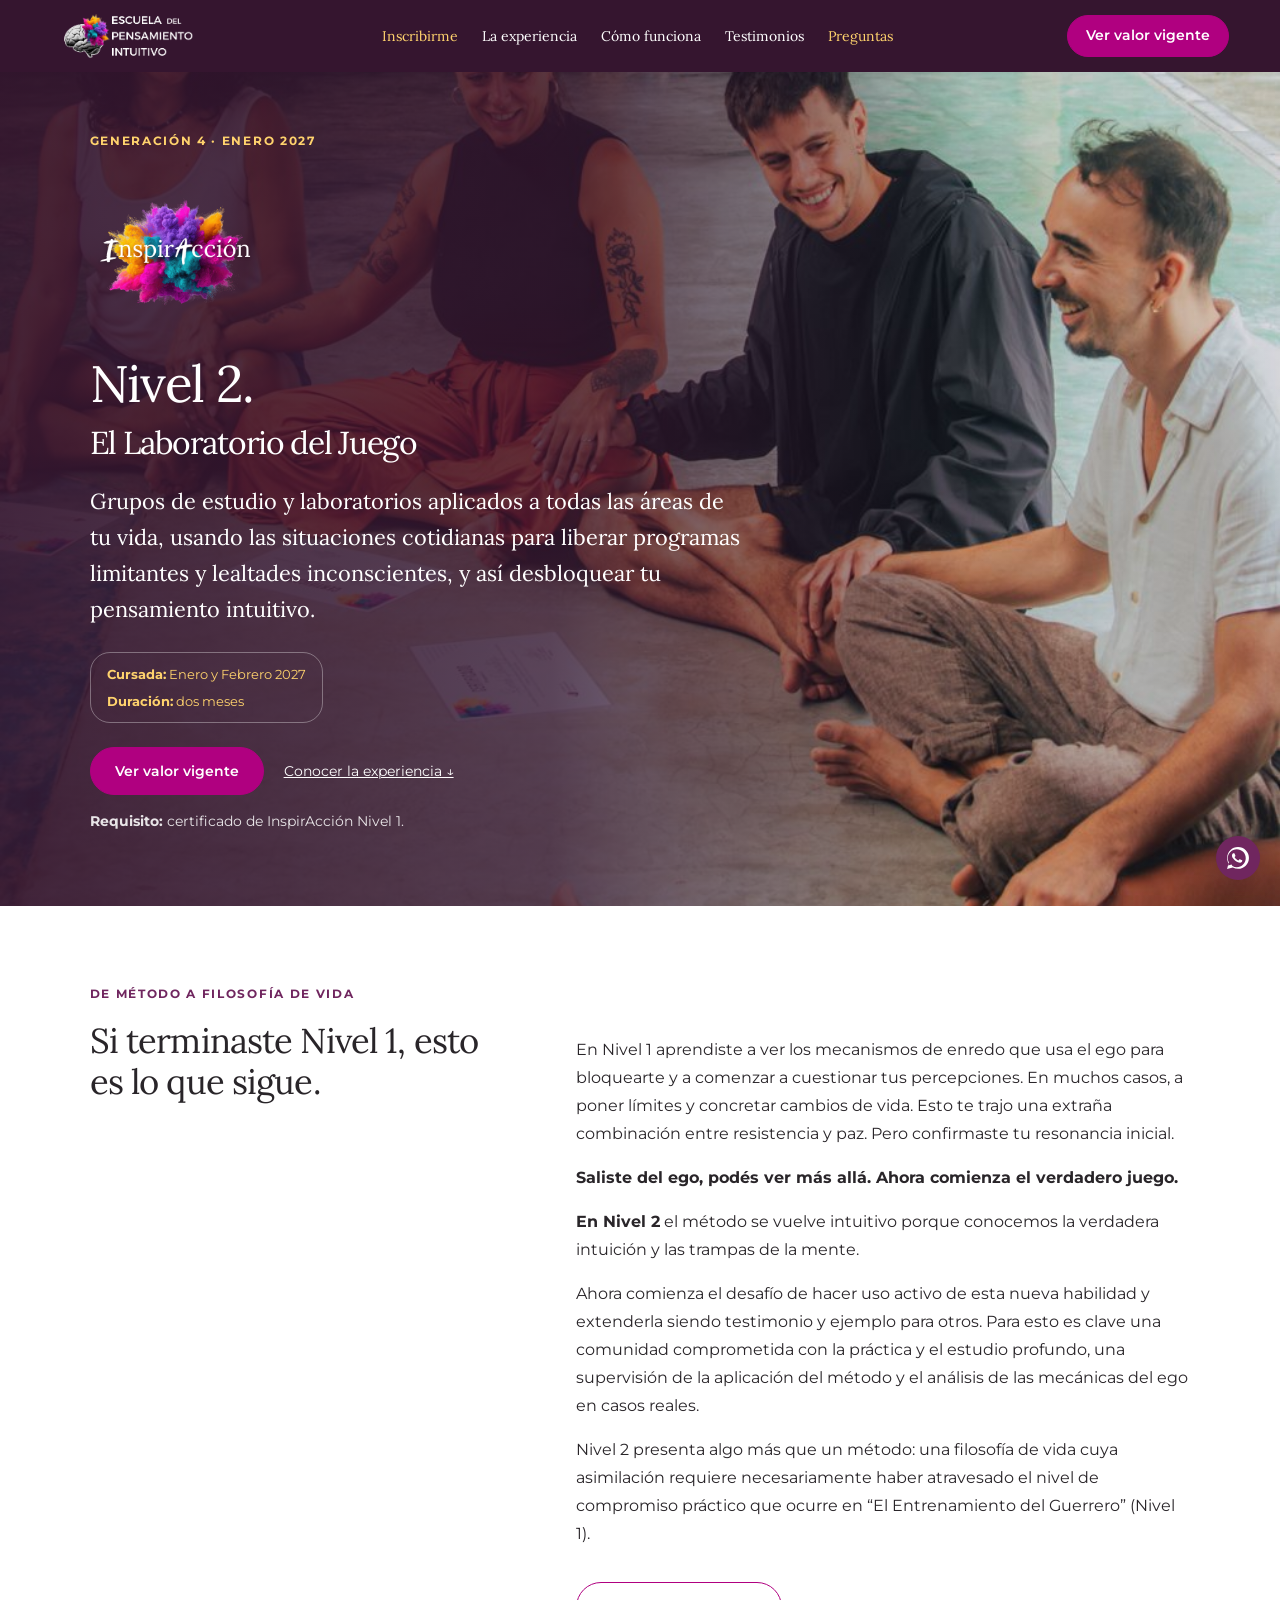
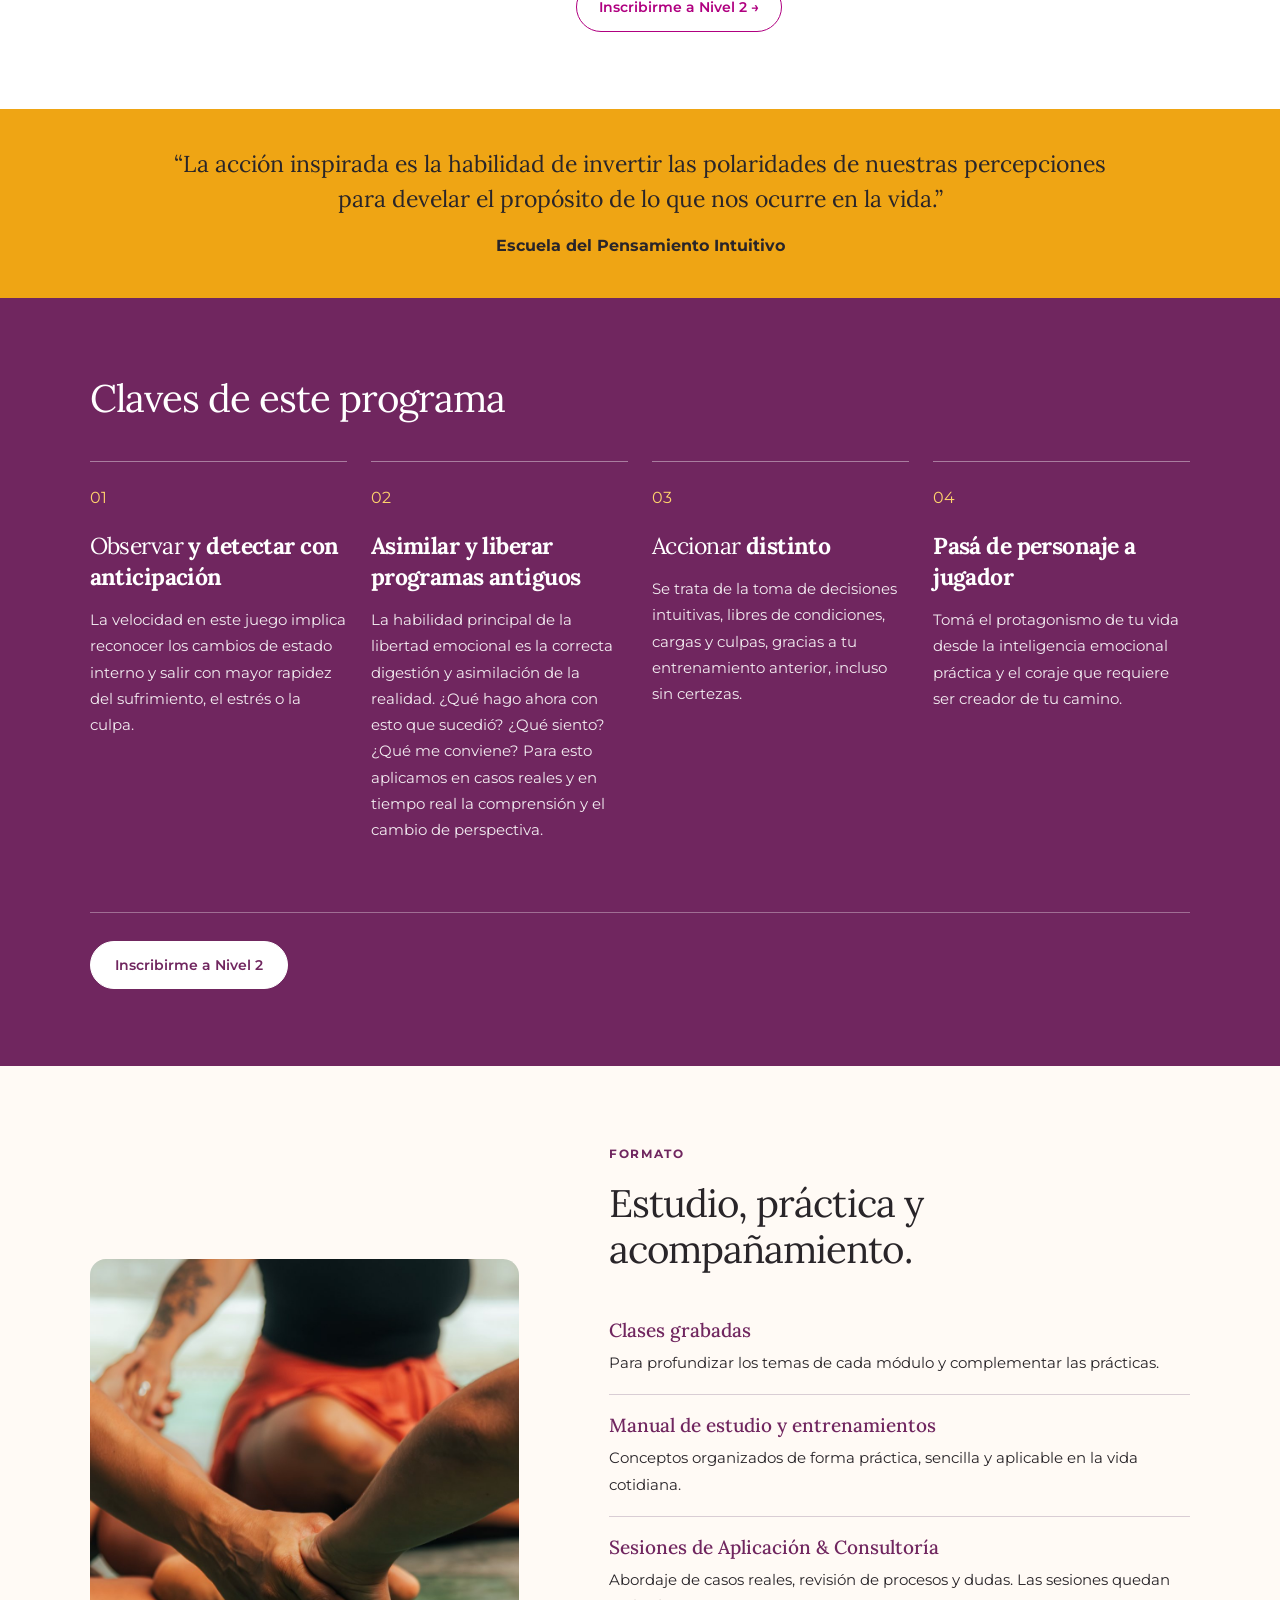
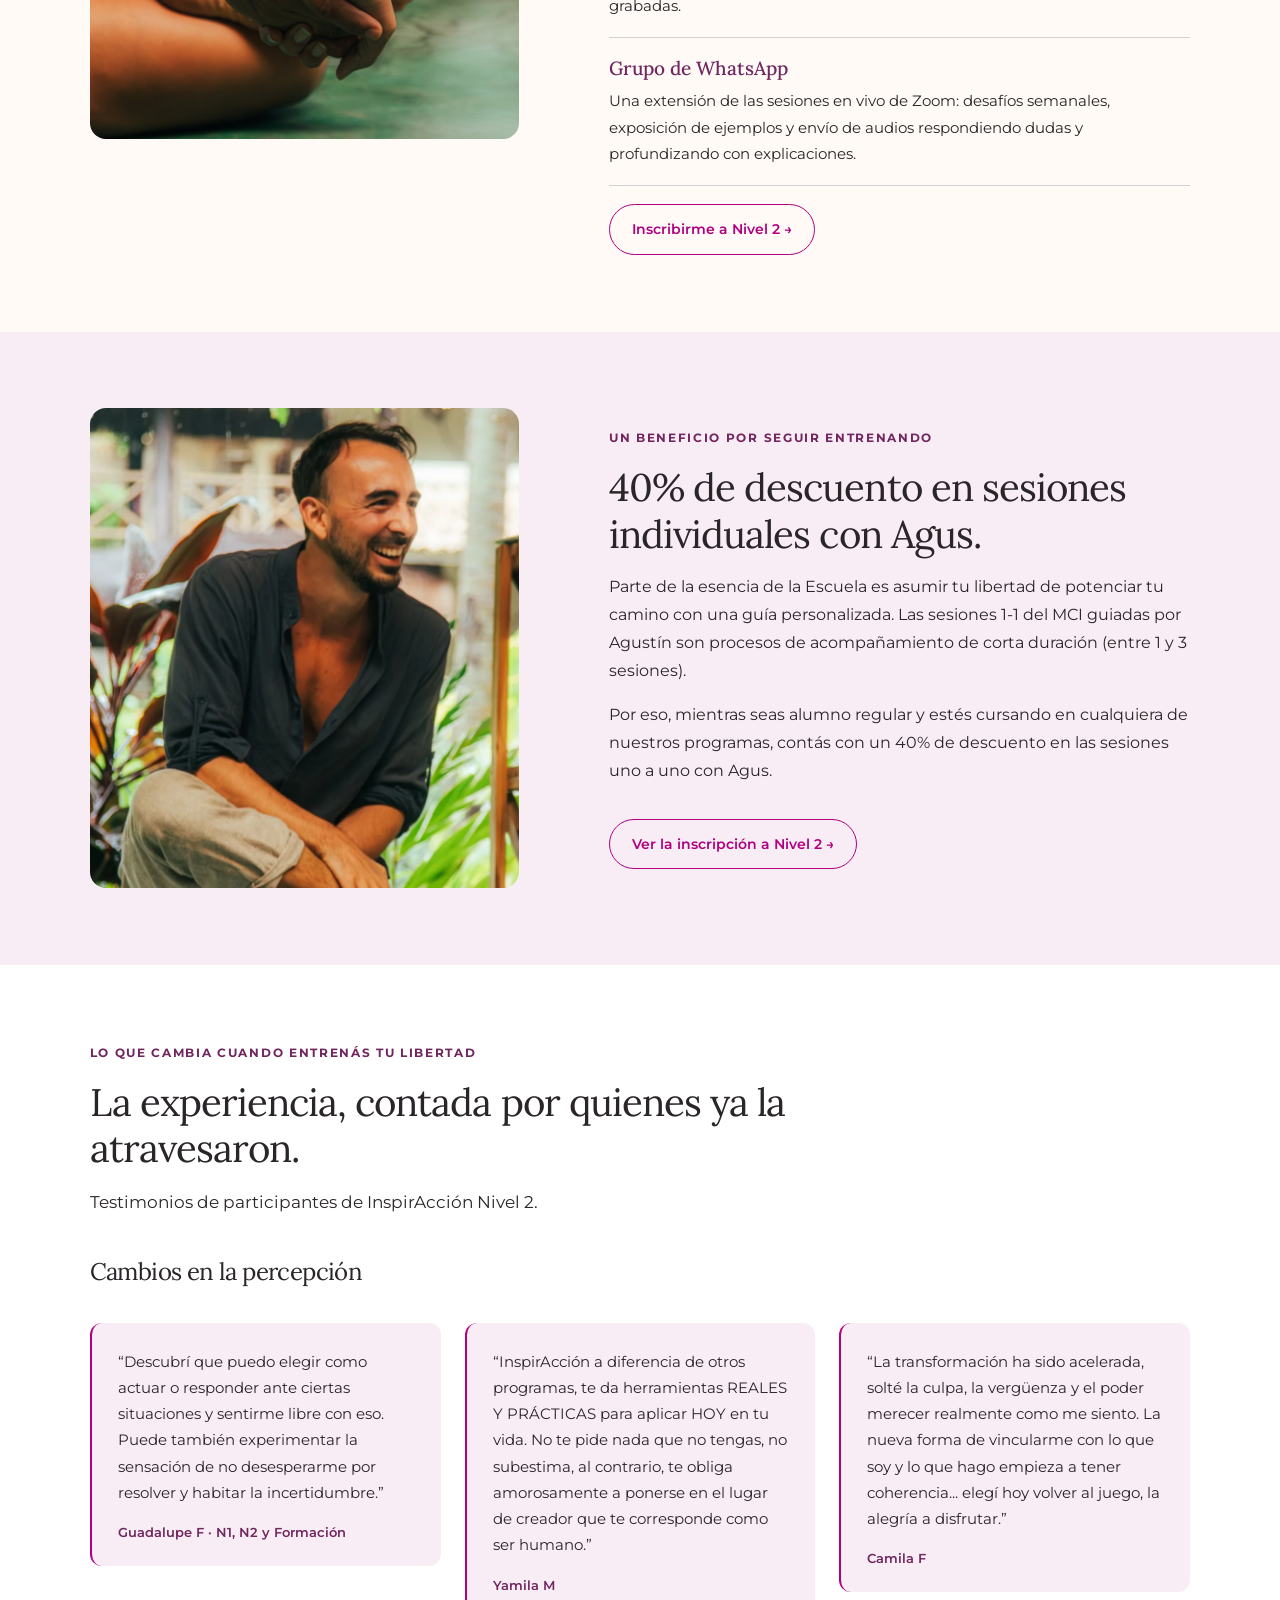
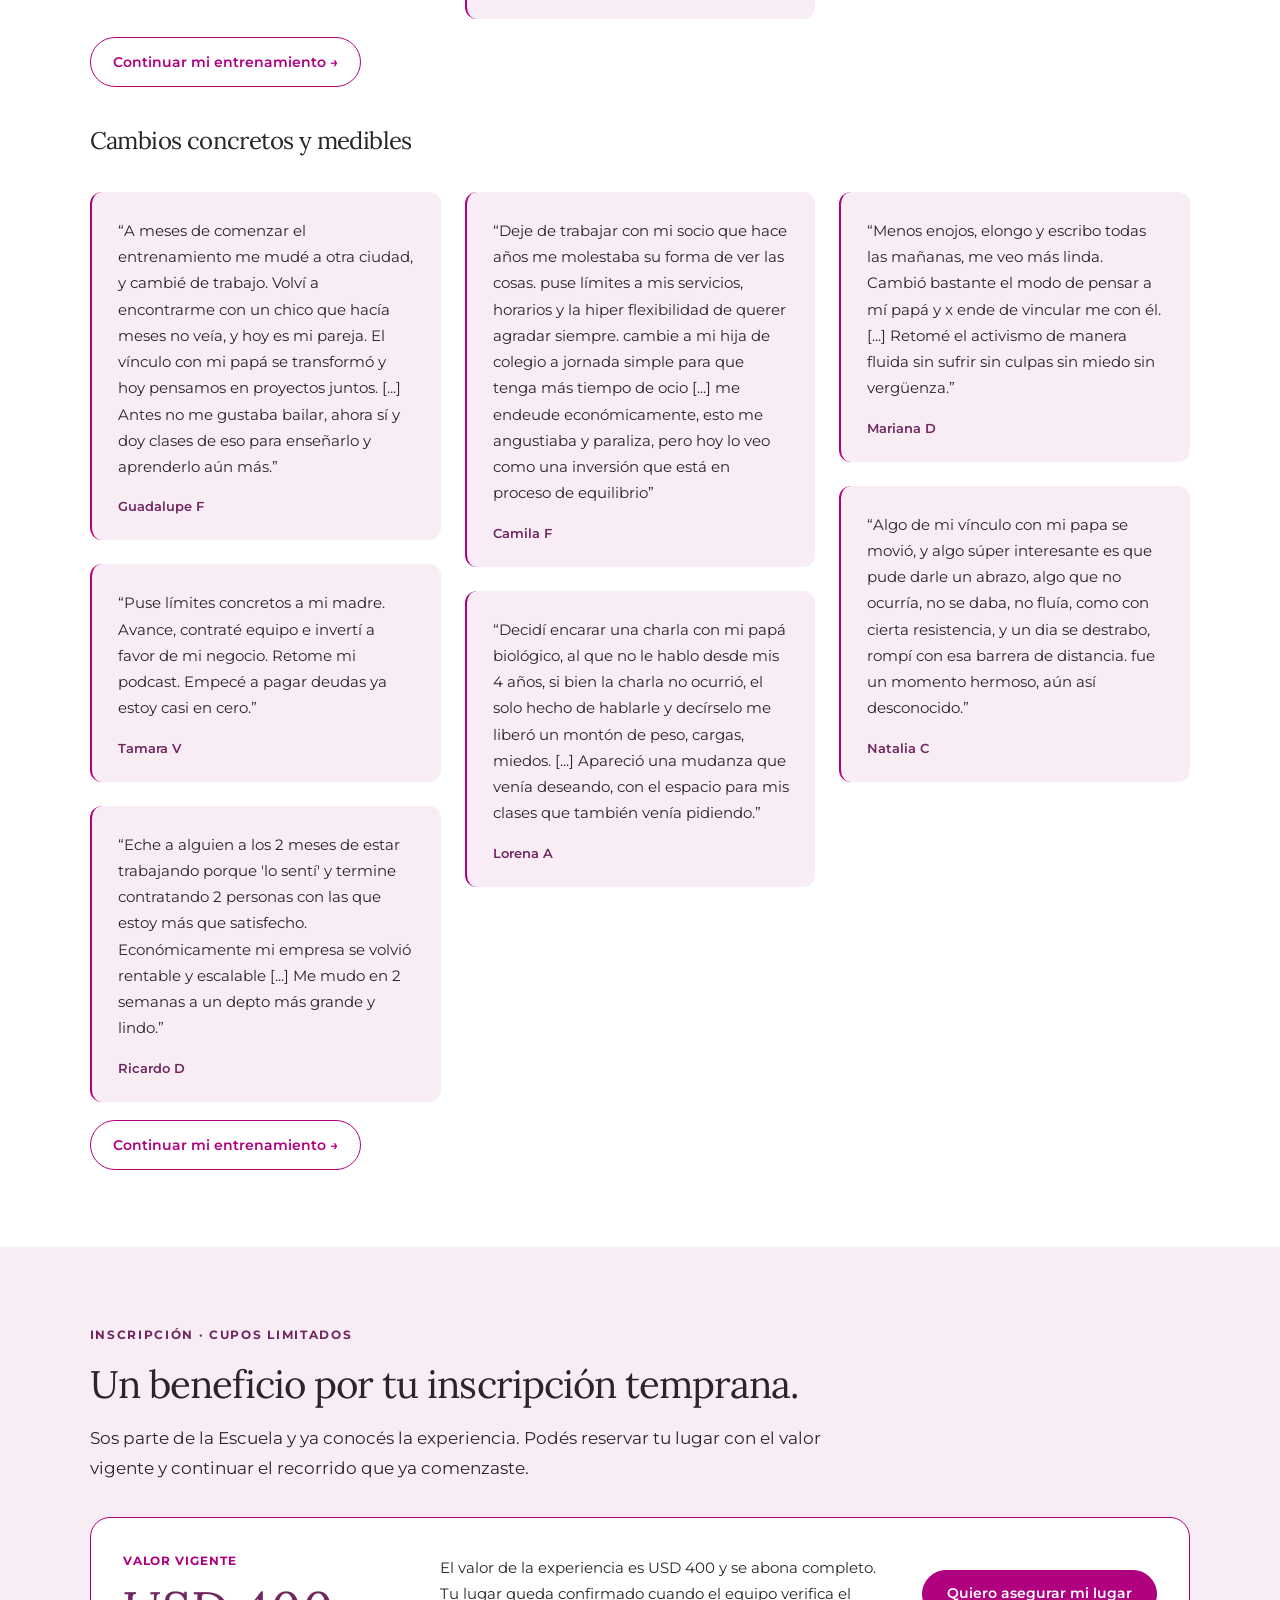
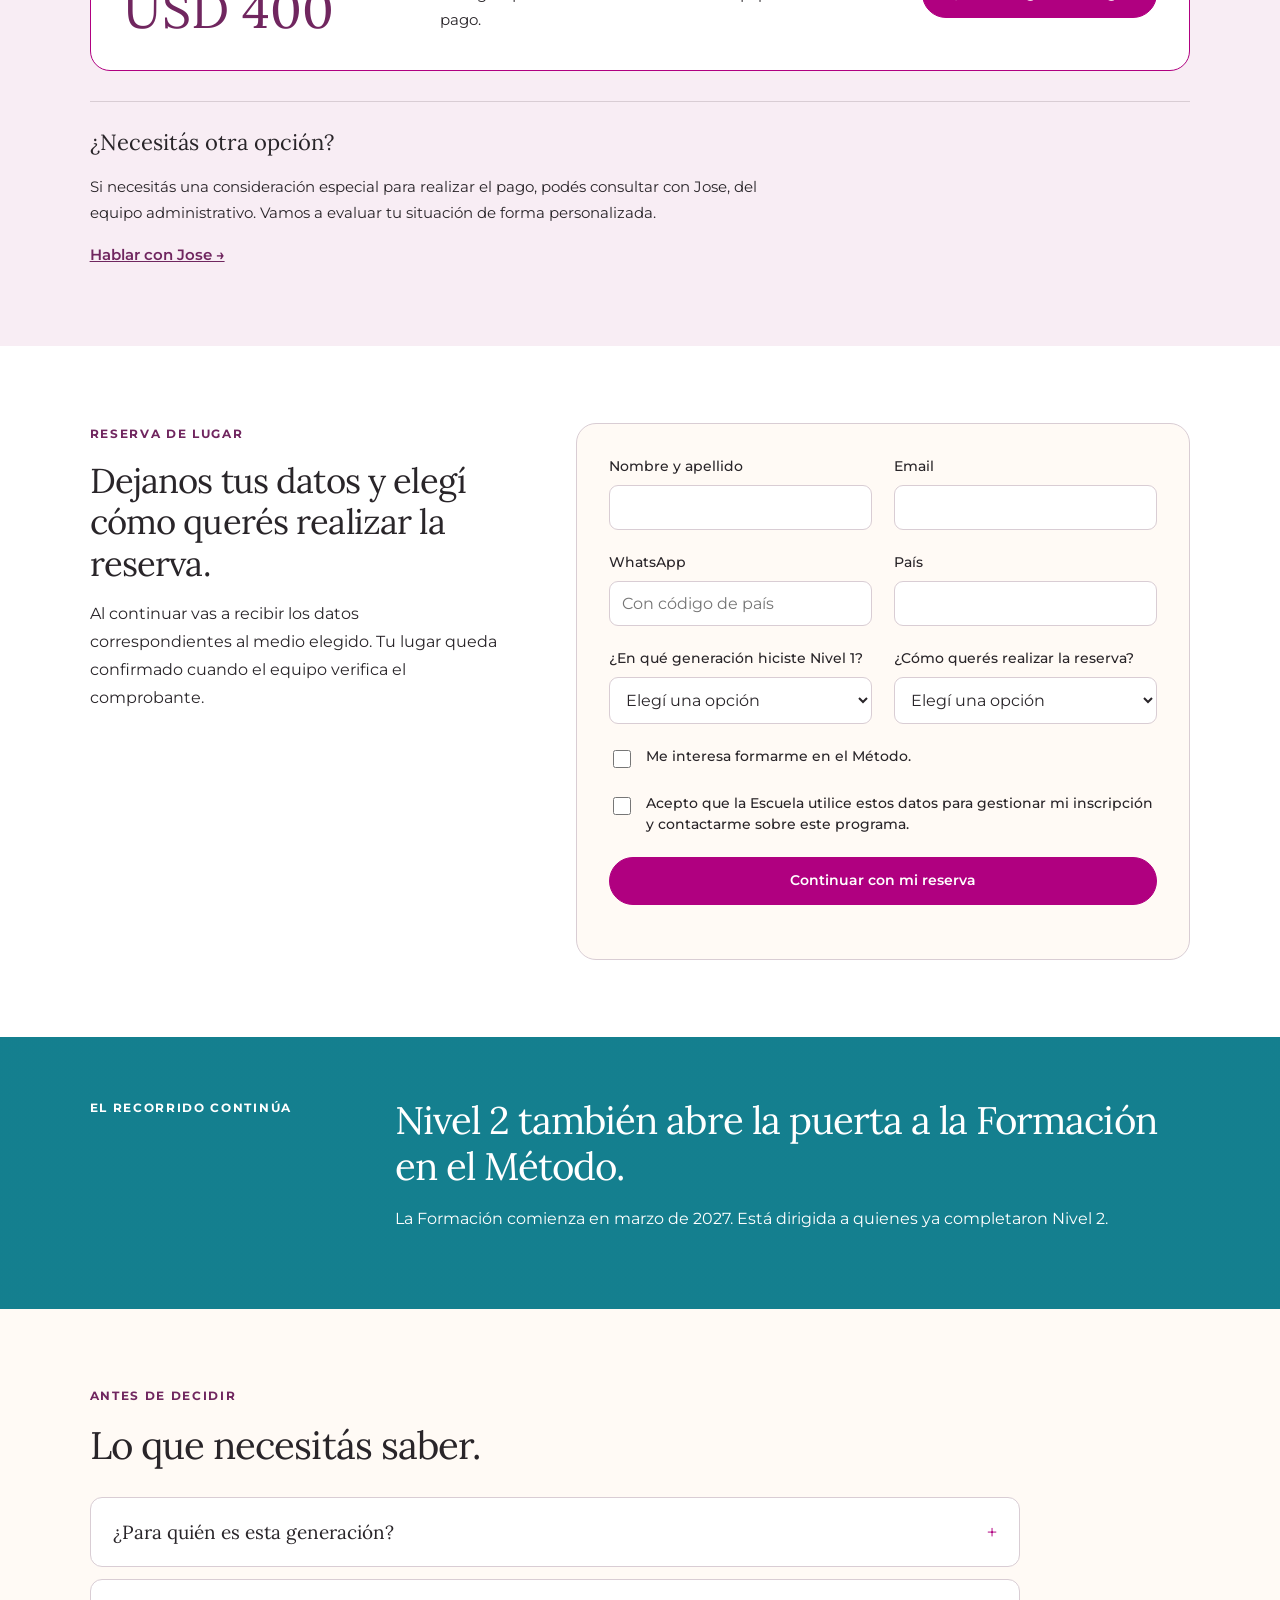
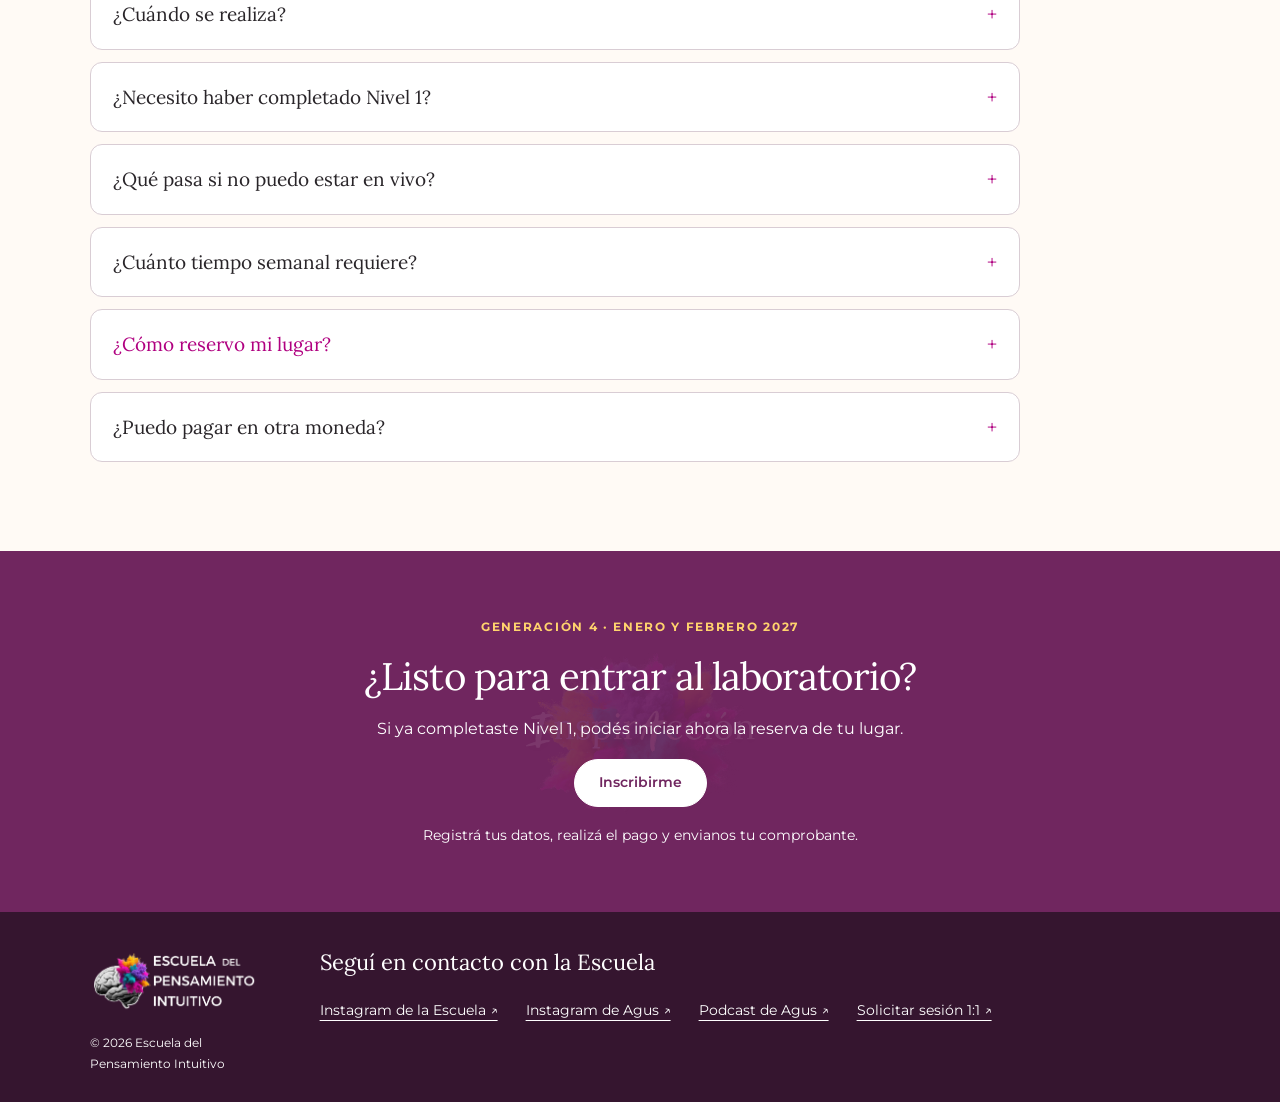
==== programas/inspiraccion-nivel-2/index.html @ 150daee7 "Afinar etiquetas, cita y footer de Nivel 2" ====
<!doctype html><html lang="es"><head><meta charset="utf-8"><meta name="viewport" content="width=device-width,initial-scale=1"><title>InspirAcción Nivel 2 · Generación 4</title><meta name="description" content="Dos meses de grupo de estudio y laboratorio para quienes completaron InspirAcción Nivel 1. Enero y febrero de 2027."><meta name="theme-color" content="#70265f"><link rel="preconnect" href="https://fonts.googleapis.com"><link rel="preconnect" href="https://fonts.gstatic.com" crossorigin><link href="https://fonts.googleapis.com/css2?family=Lora:ital,wght@0,400;0,500;0,600;1,400&family=Montserrat:wght@400;500;600;700&display=swap" rel="stylesheet"><link rel="stylesheet" href="nivel2.css?v=25a247ce0b"></head>
<body><a class="skip" href="#contenido">Ir al contenido</a>
<header><a href="/" aria-label="Volver a la Escuela"><img src="../../assets/brand/logo-epi-header.png" alt="Escuela del Pensamiento Intuitivo"></a><button class="menu-toggle" type="button" aria-expanded="false" aria-controls="landing-nav">Menú</button><nav id="landing-nav" aria-label="Secciones de la landing"><a class="nav-enroll" href="#inscripcion">Inscribirme</a><a href="#experiencia">La experiencia</a><a href="#formato">Cómo funciona</a><a href="#testimonios">Testimonios</a><a href="#preguntas">Preguntas</a><a class="nav-value" href="#inversion" data-value-link>Ver valor early bird</a></nav><a class="btn small" href="#inversion" data-value-link>Ver valor early bird</a></header>
<main id="contenido">
<section class="hero"><div class="hero-content"><p class="tag">Generación 4 · Enero 2027</p><img class="ia-logo" src="../../assets/brand/logo-inspiraccion.png" alt="InspirAcción"><h1>Nivel 2.<span>El Laboratorio del Juego</span></h1><p class="lead">Grupos de estudio y laboratorios aplicados a todas las áreas de tu vida, usando las situaciones cotidianas para liberar programas limitantes y lealtades inconscientes, y así desbloquear tu pensamiento intuitivo.</p><div class="hero-stage"><span><strong>Cursada:</strong> Enero y Febrero 2027</span><span><strong>Duración:</strong> dos meses</span></div><div class="hero-actions"><a class="btn" href="#inversion" data-value-link>Ver valor early bird</a><a class="quiet-link" href="#experiencia">Conocer la experiencia ↓</a></div><p class="note"><strong>Requisito:</strong> certificado de InspirAcción Nivel 1.</p></div></section>
<section class="section intro"><p class="tag ink">De método a filosofía de vida</p><div class="split"><div><h2>Si terminaste Nivel 1, esto es lo que sigue.</h2></div><div><p>En Nivel 1 aprendiste a ver los mecanismos de enredo que usa el ego para bloquearte y a comenzar a cuestionar tus percepciones. En muchos casos, a poner límites y concretar cambios de vida. Esto te trajo una extraña combinación entre resistencia y paz. Pero confirmaste tu resonancia inicial.</p><p><strong>Saliste del ego, podés ver más allá. Ahora comienza el verdadero juego.</strong></p><p><strong>En Nivel 2</strong> el método se vuelve intuitivo porque conocemos la verdadera intuición y las trampas de la mente.</p><p>Ahora comienza el desafío de hacer uso activo de esta nueva habilidad y extenderla siendo testimonio y ejemplo para otros. Para esto es clave una comunidad comprometida con la práctica y el estudio profundo, una supervisión de la aplicación del método y el análisis de las mecánicas del ego en casos reales.</p><p>Nivel 2 presenta algo más que un método: una filosofía de vida cuya asimilación requiere necesariamente haber atravesado el nivel de compromiso práctico que ocurre en “El Entrenamiento del Guerrero” (Nivel 1).</p><a class="soft-cta" href="#inscripcion">Inscribirme a Nivel 2 →</a></div></div></section>
<section class="quote"><p>“La acción inspirada es la habilidad de invertir las polaridades de nuestras percepciones para develar el propósito de lo que nos ocurre en la vida.”</p><small><strong>Escuela del Pensamiento Intuitivo</strong></small></section>
<section class="section dark" id="experiencia"><div class="heading"><h2>Claves de este programa</h2></div><div class="cards"><article><i>01</i><h3>Observar<strong> y detectar con anticipación</strong></h3><p>La velocidad en este juego implica reconocer los cambios de estado interno y salir con mayor rapidez del sufrimiento, el estrés o la culpa.</p></article><article><i>02</i><h3><strong>Asimilar y liberar programas antiguos</strong></h3><p>La habilidad principal de la libertad emocional es la correcta digestión y asimilación de la realidad. ¿Qué hago ahora con esto que sucedió? ¿Qué siento? ¿Qué me conviene? Para esto aplicamos en casos reales y en tiempo real la comprensión y el cambio de perspectiva.</p></article><article><i>03</i><h3>Accionar<strong> distinto</strong></h3><p>Se trata de la toma de decisiones intuitivas, libres de condiciones, cargas y culpas, gracias a tu entrenamiento anterior, incluso sin certezas.</p></article><article><i>04</i><h3><strong>Pasá de personaje a jugador</strong></h3><p>Tomá el protagonismo de tu vida desde la inteligencia emocional práctica y el coraje que requiere ser creador de tu camino.</p></article></div><div class="continuity-note"><a class="btn light" href="#inscripcion">Inscribirme a Nivel 2</a></div></section>
<section class="section format" id="formato"><img src="../../assets/brand/manos-comunidad.jpg" alt="Manos unidas durante una experiencia de la Escuela"><div><p class="tag ink">Formato</p><h2>Estudio, práctica y acompañamiento.</h2><ul><li><b>Clases grabadas</b><span>Para profundizar los temas de cada módulo y complementar las prácticas.</span></li><li><b>Manual de estudio y entrenamientos</b><span>Conceptos organizados de forma práctica, sencilla y aplicable en la vida cotidiana.</span></li><li><b>Sesiones de Aplicación &amp; Consultoría</b><span>Abordaje de casos reales, revisión de procesos y dudas. Las sesiones quedan grabadas.</span></li><li><b>Grupo de WhatsApp</b><span>Una extensión de las sesiones en vivo de Zoom: desafíos semanales, exposición de ejemplos y envío de audios respondiendo dudas y profundizando con explicaciones.</span></li></ul><a class="soft-cta" href="#inscripcion">Inscribirme a Nivel 2 →</a></div></section>
<section class="section guide benefit"><img src="agustin.webp" alt="Agustín durante una experiencia de la Escuela"><div><p class="tag ink">Un beneficio por seguir entrenando</p><h2>40% de descuento en sesiones individuales con Agus.</h2><p>Parte de la esencia de la Escuela es asumir tu libertad de potenciar tu camino con una guía personalizada. Las sesiones 1-1 del MCI guiadas por Agustín son procesos de acompañamiento de corta duración (entre 1 y 3 sesiones).</p><p>Por eso, mientras seas alumno regular y estés cursando en cualquiera de nuestros programas, contás con un 40% de descuento en las sesiones uno a uno con Agus.</p><a class="soft-cta" href="#inscripcion">Ver la inscripción a Nivel 2 →</a></div></section>
<section class="section testimonials" id="testimonios"><div class="heading"><p class="tag">Lo que cambia cuando entrenás tu libertad</p><h2>La experiencia, contada por quienes ya la atravesaron.</h2><p>Testimonios de participantes de InspirAcción Nivel 2.</p></div><h3>Cambios en la percepción</h3><div class="quotes"><blockquote>“Descubrí que puedo elegir como actuar o responder ante ciertas situaciones y sentirme libre con eso. Puede también experimentar la sensación de no desesperarme por resolver y habitar la incertidumbre.”<cite>Guadalupe F · N1, N2 y Formación</cite></blockquote><blockquote>“InspirAcción a diferencia de otros programas, te da herramientas REALES Y PRÁCTICAS para aplicar HOY en tu vida. No te pide nada que no tengas, no subestima, al contrario, te obliga amorosamente a ponerse en el lugar de creador que te corresponde como ser humano.”<cite>Yamila M</cite></blockquote><blockquote>“La transformación ha sido acelerada, solté la culpa, la vergüenza y el poder merecer realmente como me siento. La nueva forma de vincularme con lo que soy y lo que hago empieza a tener coherencia... elegí hoy volver al juego, la alegría a disfrutar.”<cite>Camila F</cite></blockquote></div><a class="soft-cta" href="#inscripcion">Continuar mi entrenamiento →</a><h3>Cambios concretos y medibles</h3><div class="quotes"><blockquote>“A meses de comenzar el entrenamiento me mudé a otra ciudad, y cambié de trabajo. Volví a encontrarme con un chico que hacía meses no veía, y hoy es mi pareja. El vínculo con mi papá se transformó y hoy pensamos en proyectos juntos. [...] Antes no me gustaba bailar, ahora sí y doy clases de eso para enseñarlo y aprenderlo aún más.”<cite>Guadalupe F</cite></blockquote><blockquote>“Puse límites concretos a mi madre. Avance, contraté equipo e invertí a favor de mi negocio. Retome mi podcast. Empecé a pagar deudas ya estoy casi en cero.”<cite>Tamara V</cite></blockquote><blockquote>“Eche a alguien a los 2 meses de estar trabajando porque 'lo sentí' y termine contratando 2 personas con las que estoy más que satisfecho. Económicamente mi empresa se volvió rentable y escalable [...] Me mudo en 2 semanas a un depto más grande y lindo.”<cite>Ricardo D</cite></blockquote><blockquote>“Deje de trabajar con mi socio que hace años me molestaba su forma de ver las cosas. puse límites a mis servicios, horarios y la hiper flexibilidad de querer agradar siempre. cambie a mi hija de colegio a jornada simple para que tenga más tiempo de ocio [...] me endeude económicamente, esto me angustiaba y paraliza, pero hoy lo veo como una inversión que está en proceso de equilibrio”<cite>Camila F</cite></blockquote><blockquote>“Decidí encarar una charla con mi papá biológico, al que no le hablo desde mis 4 años, si bien la charla no ocurrió, el solo hecho de hablarle y decírselo me liberó un montón de peso, cargas, miedos. [...] Apareció una mudanza que venía deseando, con el espacio para mis clases que también venía pidiendo.”<cite>Lorena A</cite></blockquote><blockquote>“Menos enojos, elongo y escribo todas las mañanas, me veo más linda. Cambió bastante el modo de pensar a mí papá y x ende de vincular me con él. [...] Retomé el activismo de manera fluida sin sufrir sin culpas sin miedo sin vergüenza.”<cite>Mariana D</cite></blockquote><blockquote>“Algo de mi vínculo con mi papa se movió, y algo súper interesante es que pude darle un abrazo, algo que no ocurría, no se daba, no fluía, como con cierta resistencia, y un dia se destrabo, rompí con esa barrera de distancia. fue un momento hermoso, aún así desconocido.”<cite>Natalia C</cite></blockquote></div><a class="soft-cta" href="#inscripcion">Continuar mi entrenamiento →</a></section>
<section class="section pricing" id="inversion" data-pricing><div class="heading"><p class="tag ink" data-stage-label>Early bird · Cupos limitados</p><h2>Un beneficio por tu inscripción temprana.</h2><p>Sos parte de la Escuela y ya conocés la experiencia. Podés reservar tu lugar con el valor vigente y continuar el recorrido que ya comenzaste.</p></div><div class="early-callout"><div><span data-stage-deadline>Early bird · Hasta el 15/10</span><strong data-current-value>USD 300</strong></div><p data-stage-copy>Ahorrás USD 100 sobre el valor de lista. Congelalo abonando <b>USD 150 ahora</b> y completá el 50% restante hasta el 5 de enero.</p><a class="btn" data-stage-cta href="#inscripcion">Quiero asegurar mi lugar con USD 150</a></div><div class="list-reference"><span>Valor de lista</span><strong>USD 400</strong><p>El valor queda congelado con el pago de la reserva, una vez verificado por el equipo.</p></div><div class="human-note"><strong>¿Necesitás otra opción?</strong><p>Si necesitás una consideración especial para realizar el pago, podés consultar con Jose, del equipo administrativo. Vamos a evaluar tu situación de forma personalizada.</p><a href="https://wa.me/5219981797419?text=Hola%20Jose%2C%20quiero%20inscribirme%20a%20InspirAcci%C3%B3n%20Nivel%202%20%C2%B7%20Generaci%C3%B3n%204%20y%20necesito%20conocer%20otras%20opciones%20de%20pago.%20%C2%BFMe%20pod%C3%A9s%20asesorar%3F" target="_blank" rel="noopener">Hablar con Jose →</a></div></section>
<section class="section enrollment" id="inscripcion"><div class="enrollment-copy"><p class="tag ink">Reserva de lugar</p><h2>Dejanos tus datos y elegí cómo querés realizar la reserva.</h2><p>Al continuar vas a recibir los datos correspondientes al medio elegido. Tu lugar queda confirmado cuando el equipo verifica el comprobante.</p></div><form id="enrollment-form" class="enrollment-form"><label>Nombre y apellido<input name="name" autocomplete="name" required></label><label>Email<input name="email" type="email" autocomplete="email" required></label><label>WhatsApp<input name="whatsapp" type="tel" autocomplete="tel" placeholder="Con código de país" required></label><label>País<input name="country" autocomplete="country-name" required></label><label>¿En qué generación hiciste Nivel 1?<select name="generation" required><option value="">Elegí una opción</option><option>Generación 1</option><option>Generación 2</option><option>Generación 3</option><option>Generación 4</option><option>No recuerdo</option></select></label><label>¿Cómo querés realizar la reserva?<select name="paymentMethod" required><option value="">Elegí una opción</option><option value="ARS_GALICIA">Pesos argentinos · Transferencia Galicia</option><option value="USD_GALICIA">Dólares · Transferencia Galicia</option><option value="WISE">Pago internacional · Wise</option><option value="PAYPAL">Pago internacional · PayPal</option><option value="OTHER">Necesito otra moneda u opción</option></select></label><label class="consent formation-interest"><input type="checkbox" name="formationInterest" value="yes"><span>Me interesa formarme en el Método.</span></label><label class="consent"><input type="checkbox" name="consent" required><span>Acepto que la Escuela utilice estos datos para gestionar mi inscripción y contactarme sobre este programa.</span></label><button class="btn" type="submit">Continuar con mi reserva</button><p class="form-status" role="status" aria-live="polite"></p></form><div class="payment-result" hidden><p class="tag ink">Siguiente paso</p><h3>Realizá la transferencia o el pago y envianos tu comprobante.</h3><div data-payment-instructions></div><a class="btn" data-receipt-link target="_blank" rel="noopener">Enviar comprobante por WhatsApp</a><small>No hace falta volver a escribir tus datos: el mensaje ya queda preparado.</small></div></section>
<section class="path"><p class="tag">El recorrido continúa</p><div><h2>Nivel 2 también abre la puerta a la Formación en el Método.</h2><p>La Formación comienza en marzo de 2027. Está dirigida a quienes ya completaron Nivel 2.</p></div></section>
<section class="section faq" id="preguntas"><div class="heading"><p class="tag ink">Antes de decidir</p><h2>Lo que necesitás saber.</h2></div><details><summary>¿Para quién es esta generación?<span>+</span></summary><p>Para quienes completaron Nivel 1: tanto la Generación 4 que finaliza ahora como participantes anteriores que todavía no hicieron Nivel 2.</p></details><details><summary>¿Cuándo se realiza?<span>+</span></summary><p>Durante enero y febrero de 2027.</p></details><details><summary>¿Necesito haber completado Nivel 1?<span>+</span></summary><p>Sí. Nivel 2 retoma el entrenamiento desde la experiencia de Nivel 1.</p></details><details><summary>¿Qué pasa si no puedo estar en vivo?<span>+</span></summary><p>Las sesiones quedan grabadas para que puedas verlas en diferido.</p></details><details><summary>¿Cuánto tiempo semanal requiere?<span>+</span></summary><p>La referencia es de 2 a 6 horas semanales entre lectura, escritura, prácticas y sesiones. Pensalo como un gimnasio: lo central es entrenar.</p></details><details><summary><span data-reserve-question>¿Cómo reservo el valor early bird?</span><span>+</span></summary><p data-reserve-answer>Hasta el 15 de octubre de 2026, el valor early bird es de USD 300. Lo congelás abonando una reserva de USD 150 (el 50%). El saldo de USD 150 debe estar abonado a más tardar el 5 de enero de 2027. Tu reserva queda confirmada cuando el equipo verifica el pago.</p></details><details><summary>¿Puedo pagar en otra moneda?<span>+</span></summary><p>Sí. Si elegís pesos argentinos, vas a ver el importe de la reserva calculado con el dólar blue venta de DólarHoy, junto con la fecha y hora de actualización de la cotización. Si elegís dólares, te mostramos los medios de pago disponibles. Para otra moneda, tenés un acceso directo a WhatsApp para consultar con Jose la cotización del día y el medio de pago adecuado.</p></details></section>
<section class="reserve" id="reservar"><img src="../../assets/brand/logo-inspiraccion.png" alt=""><p class="tag">Generación 4 · Enero y febrero 2027</p><h2>¿Listo para entrar al laboratorio?</h2><p>Si ya completaste Nivel 1, podés iniciar ahora la reserva de tu lugar.</p><a class="btn light" href="#inscripcion">Inscribirme</a><small>Registrá tus datos, realizá el pago y envianos tu comprobante.</small></section>
</main><footer><div class="footer-contact"><p>Seguí en contacto con la Escuela</p><div class="footer-links"><a href="https://www.instagram.com/metodo.contra.intuitivo" target="_blank" rel="noopener">Instagram de la Escuela ↗</a><a href="https://www.instagram.com/agustintrowell" target="_blank" rel="noopener">Instagram de Agus ↗</a><a href="https://open.spotify.com/show/4oYU4F9AIJzqrt7inBHLhk" target="_blank" rel="noopener">Podcast de Agus ↗</a><a href="https://wa.me/5219981797419?text=Hola%20Jose%2C%20estoy%20cursando%20actualmente%20en%20la%20Escuela%20y%20quiero%20solicitar%20una%20sesi%C3%B3n%201%20a%201%20con%20Agus" target="_blank" rel="noopener">Solicitar sesión 1:1 ↗</a></div></div><div class="footer-bottom"><a href="/" aria-label="Volver a la Escuela"><img src="../../assets/brand/logo-epi-header.png" alt="Escuela del Pensamiento Intuitivo"></a><span>© 2026 Escuela del Pensamiento Intuitivo</span></div></footer><a class="jose-float" href="https://wa.me/5219981797419?text=Hola%20Jose%2C%20tengo%20una%20duda%20sobre%20InspirAcci%C3%B3n%20Nivel%202%20%C2%B7%20Generaci%C3%B3n%204" target="_blank" rel="noopener" aria-label="Consultar a Jose por WhatsApp"><svg xmlns="http://www.w3.org/2000/svg" width="22" height="22" aria-hidden="true" focusable="false" viewBox="0 0 24 24" fill="currentColor"><path d="M.057 24l1.687-6.163c-1.041-1.804-1.588-3.849-1.588-5.946 0-6.556 5.332-11.891 11.891-11.891 3.181 0 6.167 1.24 8.413 3.488 2.245 2.248 3.481 5.236 3.481 8.403 0 6.556-5.332 11.891-11.891 11.891-2.003 0-3.976-.505-5.723-1.465l-6.27 1.683zm5.891-3.373c1.554.921 3.084 1.403 4.692 1.403 5.397 0 9.791-4.394 9.791-9.791 0-2.618-1.02-5.081-2.872-6.934-1.852-1.852-4.311-2.872-6.919-2.872-5.398 0-9.791 4.394-9.791 9.791 0 1.708.451 3.251 1.341 4.646l-.88 3.216 3.638-.959zm10.149-6.425c-.276-.138-1.631-.804-1.884-.897-.253-.093-.438-.138-.623.138-.185.276-.715.897-.875 1.082-.16.185-.32.207-.597.069-.276-.138-1.168-.431-2.224-1.374-.822-.733-1.375-1.64-1.537-1.916-.162-.276-.017-.426.121-.563.124-.123.276-.323.415-.485.138-.162.185-.276.276-.462.092-.185.046-.347-.023-.485-.069-.138-.623-1.501-.854-2.057-.225-.548-.453-.473-.623-.482-.16-.009-.344-.011-.528-.011-.184 0-.485.069-.738.347-.253.276-.967.947-.967 2.308s.991 2.679 1.129 2.863c.138.185 1.95 2.977 4.722 4.172.659.284 1.174.453 1.576.581.661.21 1.263.18 1.739.109.531-.079 1.631-.666 1.861-1.312.23-.646.23-1.199.161-1.312-.069-.113-.253-.185-.529-.323z"/></svg></a><a class="sticky" href="#inscripcion">Inscribirme</a><script src="nivel2.js?v=6d4870257e"></script></body></html>
---- programas/inspiraccion-nivel-2/nivel2.css ----
:root{--plum:#70265f;--dark:#35152f;--pink:#b00080;--cyan:#128695;--yellow:#efa514;--ink:#292529;--paper:#fffaf5;--rose:#f8edf4;--line:#d9cdd4;--serif:"Lora",serif;--sans:"Montserrat",sans-serif}
*{box-sizing:border-box}html{scroll-behavior:smooth;scroll-padding-top:95px}body{margin:0;background:var(--paper);color:var(--ink);font:16px/1.75 var(--sans)}img{display:block;max-width:100%}a{color:var(--plum)}[hidden]{display:none!important}a:focus-visible,button:focus-visible,input:focus-visible,select:focus-visible,summary:focus-visible{outline:3px solid var(--yellow);outline-offset:4px}h1,h2,h3{font-family:var(--serif);font-weight:400;letter-spacing:-.025em;line-height:1.2}h2{margin:0;font-size:clamp(28px,3vw,42px)}h3{font-size:24px}p{max-width:72ch}.tag{margin:0 0 16px;color:var(--plum);font-size:12px;font-weight:700;letter-spacing:.14em;text-transform:uppercase}.skip{position:fixed;top:-100px;z-index:100;background:white;padding:12px}.skip:focus{top:12px}
header{position:sticky;top:0;z-index:50;min-height:72px;padding:10px clamp(20px,4vw,64px);display:flex;align-items:center;justify-content:space-between;gap:24px;background:var(--dark);color:white}header>a:first-child{flex:0 0 156px}header img{width:156px;height:auto;max-height:52px;object-fit:contain}nav{display:flex;align-items:center;gap:24px}nav a{color:white;font:400 14px var(--serif);text-decoration:none}.nav-enroll,nav a[aria-current="location"]{color:#ffd36d}.menu-toggle,.nav-value{display:none}
.btn{display:inline-flex;justify-content:center;align-items:center;min-height:48px;padding:12px 24px;background:var(--pink);border:1px solid var(--pink);border-radius:999px;color:white;font:600 14px/1.4 var(--sans);text-decoration:none;text-align:center;cursor:pointer}.btn:hover{background:#900068}.btn.small{min-height:42px;padding:10px 18px}.btn.light{background:white;border-color:white;color:var(--plum)}
.hero{display:flex;align-items:center;min-height:670px;padding:58px clamp(24px,7vw,110px);background:linear-gradient(90deg,#35152fe8 0%,#35152fc4 43%,#35152f26 76%),url('../../assets/brand/circulo-presencial.jpg') center 72%/cover;color:white}.hero-content{width:min(650px,56vw)}.hero .tag,.reserve .tag{color:#ffd36d}.ia-logo{width:170px;margin-bottom:16px}.hero h1{margin:0;font-size:clamp(38px,4vw,56px)}.hero h1 span{display:block;margin-top:10px;font-size:.62em;white-space:nowrap}.lead{font:400 clamp(18px,1.7vw,22px)/1.65 var(--serif)}.hero-stage{display:flex;flex-direction:column;gap:4px;margin:24px 0;padding:10px 16px;width:fit-content;border:1px solid #ffffff55;border-radius:20px}.hero-stage span{font-size:13px;color:#ffd36d}.hero-actions{display:flex;flex-wrap:wrap;align-items:center;gap:20px}.quiet-link{color:white;font-size:14px}.note{font-size:14px;color:#ffffffe0}
.section{padding:clamp(60px,6vw,90px) clamp(24px,7vw,110px)}.split{display:grid;grid-template-columns:.8fr 1.2fr;gap:6vw}.split>div{max-width:65ch}.split h2{font-size:clamp(28px,2.7vw,38px);margin-bottom:24px}.soft-cta{display:inline-flex;margin-top:18px;padding:12px 22px;border:1px solid var(--pink);border-radius:999px;color:var(--pink);font-size:14px;font-weight:600;text-decoration:none}.soft-cta:hover{background:var(--pink);color:white}.heading{max-width:760px}.heading>p:last-child{font-size:17px}.intro{background:white}.quote{padding:38px 12vw;background:var(--yellow);text-align:center}.quote p{margin:auto;font:400 clamp(20px,1.8vw,24px)/1.5 var(--serif)}.quote small{display:block;margin-top:16px;font-size:16px}
.dark{background:var(--plum);color:white}.dark .tag{color:#ffd36d}.cards{display:grid;grid-template-columns:repeat(4,1fr);gap:24px;margin-top:40px}.cards article{padding:22px 0;border-top:1px solid #ffffff66}.cards i{color:#ffd36d;font-style:normal}.cards h3{margin:18px 0 12px;font-size:clamp(21px,1.8vw,24px);line-height:1.35}.cards p{font-size:15px;color:#ffffffe8}.continuity-note{margin-top:32px;padding-top:28px;border-top:1px solid #ffffff55;display:flex;align-items:center;justify-content:space-between;gap:30px}.continuity-note p{margin:0;font:400 19px/1.7 var(--serif);max-width:720px}.continuity-note a{flex-shrink:0}
.format,.guide{display:grid;grid-template-columns:.85fr 1.15fr;gap:7vw;align-items:center}.format{background:var(--paper)}.format>img,.guide>img{width:100%;height:480px;object-fit:cover;border-radius:16px}.format ul{list-style:none;padding:0;margin:28px 0 0}.format li{padding:18px 0;border-bottom:1px solid var(--line)}.format li b{display:block;font:500 19px var(--serif);color:var(--plum)}.format li span{display:block;margin-top:8px;font-size:15px}.benefit{background:var(--rose)}
.testimonials{background:white}.testimonials>h3{margin:40px 0 0;font-size:24px}.quotes{columns:3;column-gap:24px;margin-top:36px}.quotes blockquote{break-inside:avoid;margin:0 0 24px;padding:26px;background:var(--rose);border-left:2px solid var(--pink);border-radius:12px;font:400 15px/1.75 var(--sans)}.quotes cite{display:block;margin-top:18px;color:var(--plum);font:600 13px var(--sans)}
.pricing{background:var(--rose)}.early-callout{display:grid;grid-template-columns:.7fr 1.1fr auto;align-items:center;gap:28px;margin-top:34px;padding:32px;background:white;border:1px solid var(--pink);border-radius:20px}.early-callout>div span{display:block;color:var(--pink);font-size:12px;font-weight:700;letter-spacing:.08em;text-transform:uppercase}.early-callout>div strong{display:block;margin-top:10px;color:var(--plum);font:400 clamp(38px,4vw,54px)/1.1 var(--serif)}.early-callout p{font-size:15px;margin:0}.list-reference{display:flex;flex-wrap:wrap;align-items:baseline;gap:12px 18px;margin-top:20px;color:#695763}.list-reference span,.list-reference p{font-size:14px}.list-reference strong{font:400 24px var(--serif);text-decoration:line-through}.list-reference p{margin:0}.human-note{margin-top:30px;padding-top:26px;border-top:1px solid var(--line)}.human-note strong{font:400 22px var(--serif)}.human-note p{font-size:15px}.human-note a{font-size:15px;font-weight:600}
.enrollment{background:white;display:grid;grid-template-columns:.8fr 1.2fr;gap:6vw;align-items:start}.enrollment-copy{position:sticky;top:110px}.enrollment-copy h2{font-size:clamp(28px,2.7vw,38px)}.enrollment-form{display:grid;grid-template-columns:1fr 1fr;gap:22px;padding:32px;background:var(--paper);border:1px solid var(--line);border-radius:20px}.enrollment-form label{display:grid;gap:8px;font:500 14px/1.5 var(--sans);color:var(--ink)}.enrollment-form input,.enrollment-form select{width:100%;min-width:0;padding:12px;border:1px solid var(--line);border-radius:9px;background:white;font:400 16px var(--sans);color:var(--ink)}.enrollment-form .consent{grid-column:1/-1;display:flex;align-items:flex-start;gap:12px;font-size:14px}.consent input{width:18px;height:18px;min-height:0;padding:0;flex:0 0 18px;margin-top:4px;accent-color:var(--pink)}.enrollment-form .btn,.form-status{grid-column:1/-1}.enrollment-form .btn:disabled{opacity:.6;cursor:wait}.form-status{margin:0;color:var(--plum);font-size:14px}.payment-result{padding:32px;border:1px solid var(--line);border-radius:20px;background:var(--paper)}.payment-result h3{margin:12px 0 24px;font-size:clamp(24px,2.5vw,32px)}.payment-result small{display:block;margin-top:14px;font-size:14px}.payment-result strong{overflow-wrap:anywhere}.reservation-summary{padding:14px 18px;background:var(--rose);border-radius:12px}.quote-note{font-size:14px}
.path{display:grid;grid-template-columns:.5fr 1.5fr;gap:40px;padding:60px clamp(24px,7vw,110px);background:linear-gradient(#35152f0f,#35152f0f),var(--cyan);color:white}.path .tag{color:white}.faq{background:var(--paper)}.faq .heading{margin-bottom:28px}.faq details{max-width:930px;margin:12px 0;padding:0 22px;border:1px solid var(--line);border-radius:12px;background:white}.faq summary{display:flex;justify-content:space-between;gap:18px;padding:20px 0;cursor:pointer;list-style:none;font:400 19px/1.5 var(--serif)}summary::-webkit-details-marker{display:none}summary span{color:var(--pink)}details[open] summary>span:last-child{transform:rotate(45deg)}details p{margin:0;padding:0 0 22px;font-size:15px}
.reserve{position:relative;padding:65px 24px;background:var(--plum);color:white;text-align:center;overflow:hidden}.reserve>img{position:absolute;width:260px;opacity:.08;left:50%;top:50%;transform:translate(-50%,-50%)}.reserve>*:not(img){position:relative}.reserve p{margin-left:auto;margin-right:auto}.reserve small{display:block;margin-top:16px;font-size:14px}footer{display:grid;grid-template-columns:190px 1fr;align-items:start;gap:24px 40px;padding:36px clamp(24px,7vw,110px) 28px;background:var(--dark);color:white;font-size:13px}.footer-contact{grid-column:2;grid-row:1}.footer-contact p{margin:0 0 22px;font:400 22px var(--serif)}.footer-links{display:flex;flex-wrap:wrap;gap:16px 28px}.footer-links a{color:white;font-size:14px;text-underline-offset:5px}.footer-links a:hover{color:#ffd36d}.footer-bottom{grid-column:1;grid-row:1;display:flex;flex-direction:column;align-items:flex-start;gap:18px}.footer-bottom span{font-size:12px;max-width:25ch}footer img{width:170px}.jose-float{position:fixed;right:20px;bottom:20px;z-index:60;display:flex;align-items:center;justify-content:center;width:44px;height:44px;border-radius:999px;background:var(--plum);color:white;box-shadow:0 5px 20px #35152f40;text-decoration:none}.sticky{display:none}
@media(max-width:1050px){header{gap:14px}header nav{gap:16px}.early-callout{grid-template-columns:1fr;gap:20px}.early-callout .btn{justify-self:start}.cards{grid-template-columns:repeat(2,1fr)}.quotes{columns:2}}
@media(max-width:1050px){header>.btn{display:none}.menu-toggle{display:block;background:transparent;border:1px solid #ffffff66;border-radius:999px;padding:10px 18px;color:white;font:500 14px var(--sans)}header nav{display:none;position:absolute;top:100%;left:0;right:0;padding:24px;background:var(--dark);flex-direction:column;align-items:stretch}header nav[data-open]{display:flex}header nav a{padding:10px;font-size:17px}header nav .nav-value{display:block;color:#ffd36d}.hero-content{width:min(650px,80vw)}.split,.format,.guide,.enrollment,.path{grid-template-columns:1fr;gap:30px}.enrollment-copy{position:static}.format>img,.guide>img{height:400px}}
@media(max-width:600px){body{padding-bottom:60px}header{min-height:64px;padding:8px 20px}header>a:first-child,header img{width:135px}.hero{min-height:620px;padding:42px 24px;background:linear-gradient(90deg,#35152feb,#35152f94),url('../../assets/brand/circulo-presencial.jpg') 61% 72%/cover}.hero-content{width:100%}.hero h1{font-size:38px}.hero h1 span{font-size:.59em;white-space:normal}.ia-logo{width:145px}.hero-actions{flex-direction:column;align-items:stretch}.hero-actions .quiet-link{text-align:center;min-height:44px;padding:10px 0}.section{padding:52px 24px}.cards,.enrollment-form{grid-template-columns:1fr}.continuity-note{align-items:stretch;flex-direction:column}.quotes{columns:1}.format>img,.guide>img{height:340px}.early-callout,.enrollment-form,.payment-result{padding:24px}.early-callout .btn{justify-self:stretch}.path{padding:48px 24px}.quote{padding:30px 24px}footer{grid-template-columns:1fr}.footer-contact,.footer-bottom{grid-column:auto;grid-row:auto}.footer-links{flex-direction:column}.footer-links a{padding:6px 0}.footer-bottom{align-items:flex-start;flex-direction:column}.sticky{position:fixed;inset:auto 0 0;z-index:55;display:flex;min-height:60px;align-items:center;justify-content:center;background:var(--pink);color:white;font-weight:600;text-decoration:none}.jose-float{right:12px;bottom:8px;border:1px solid #ffffff66}}
@media(prefers-reduced-motion:reduce){html{scroll-behavior:auto}}
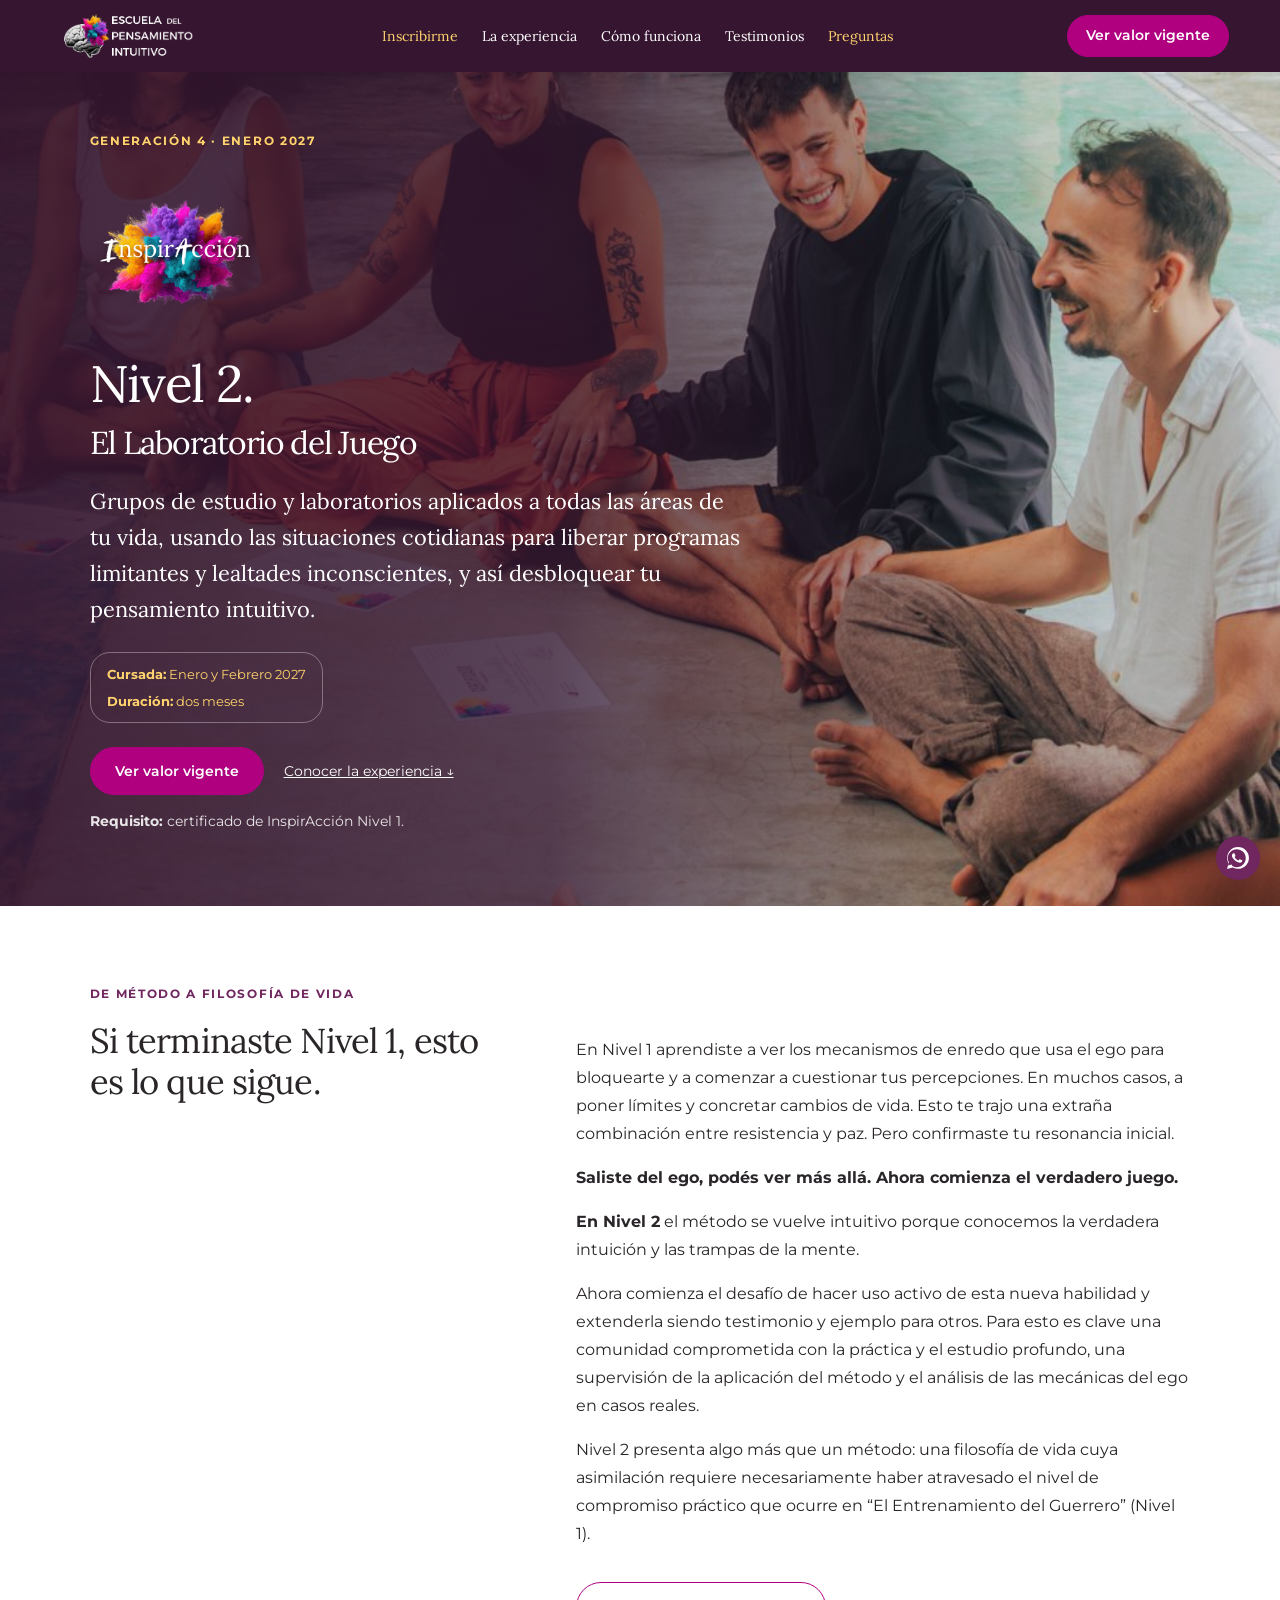
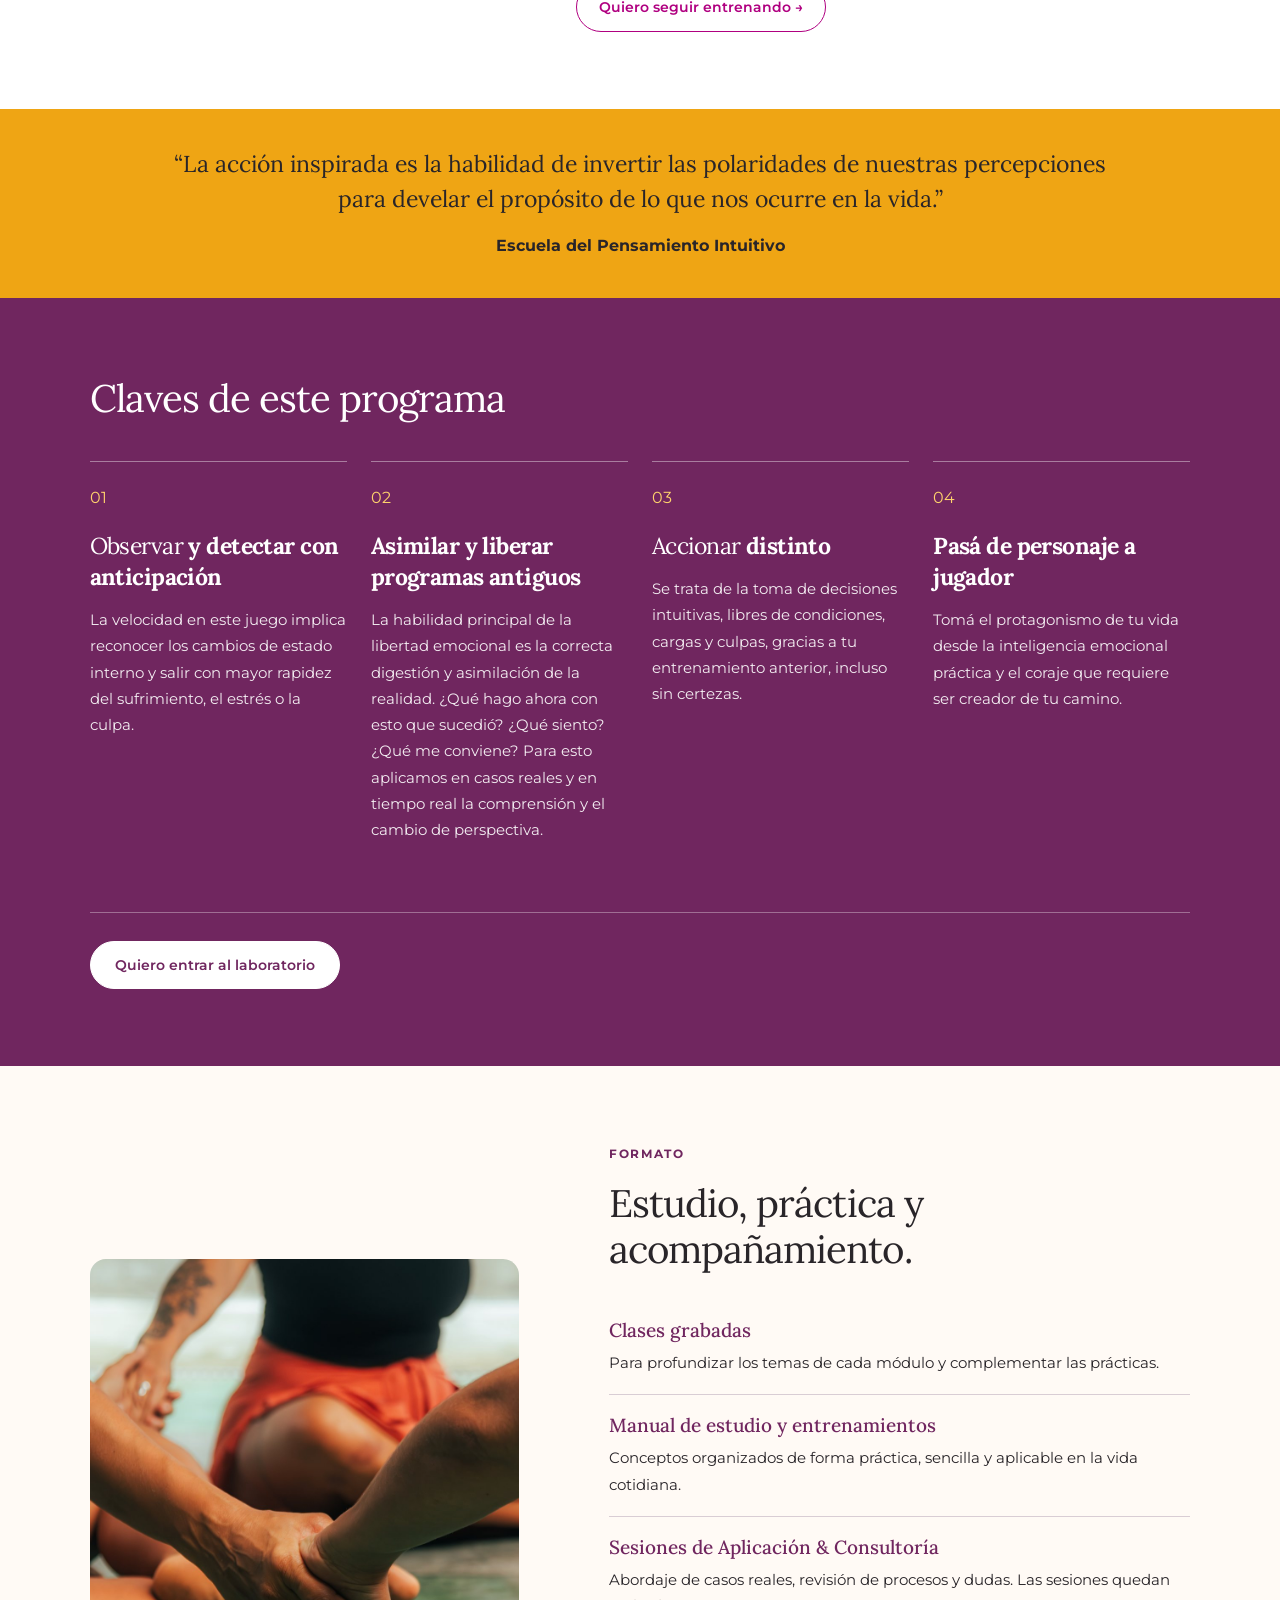
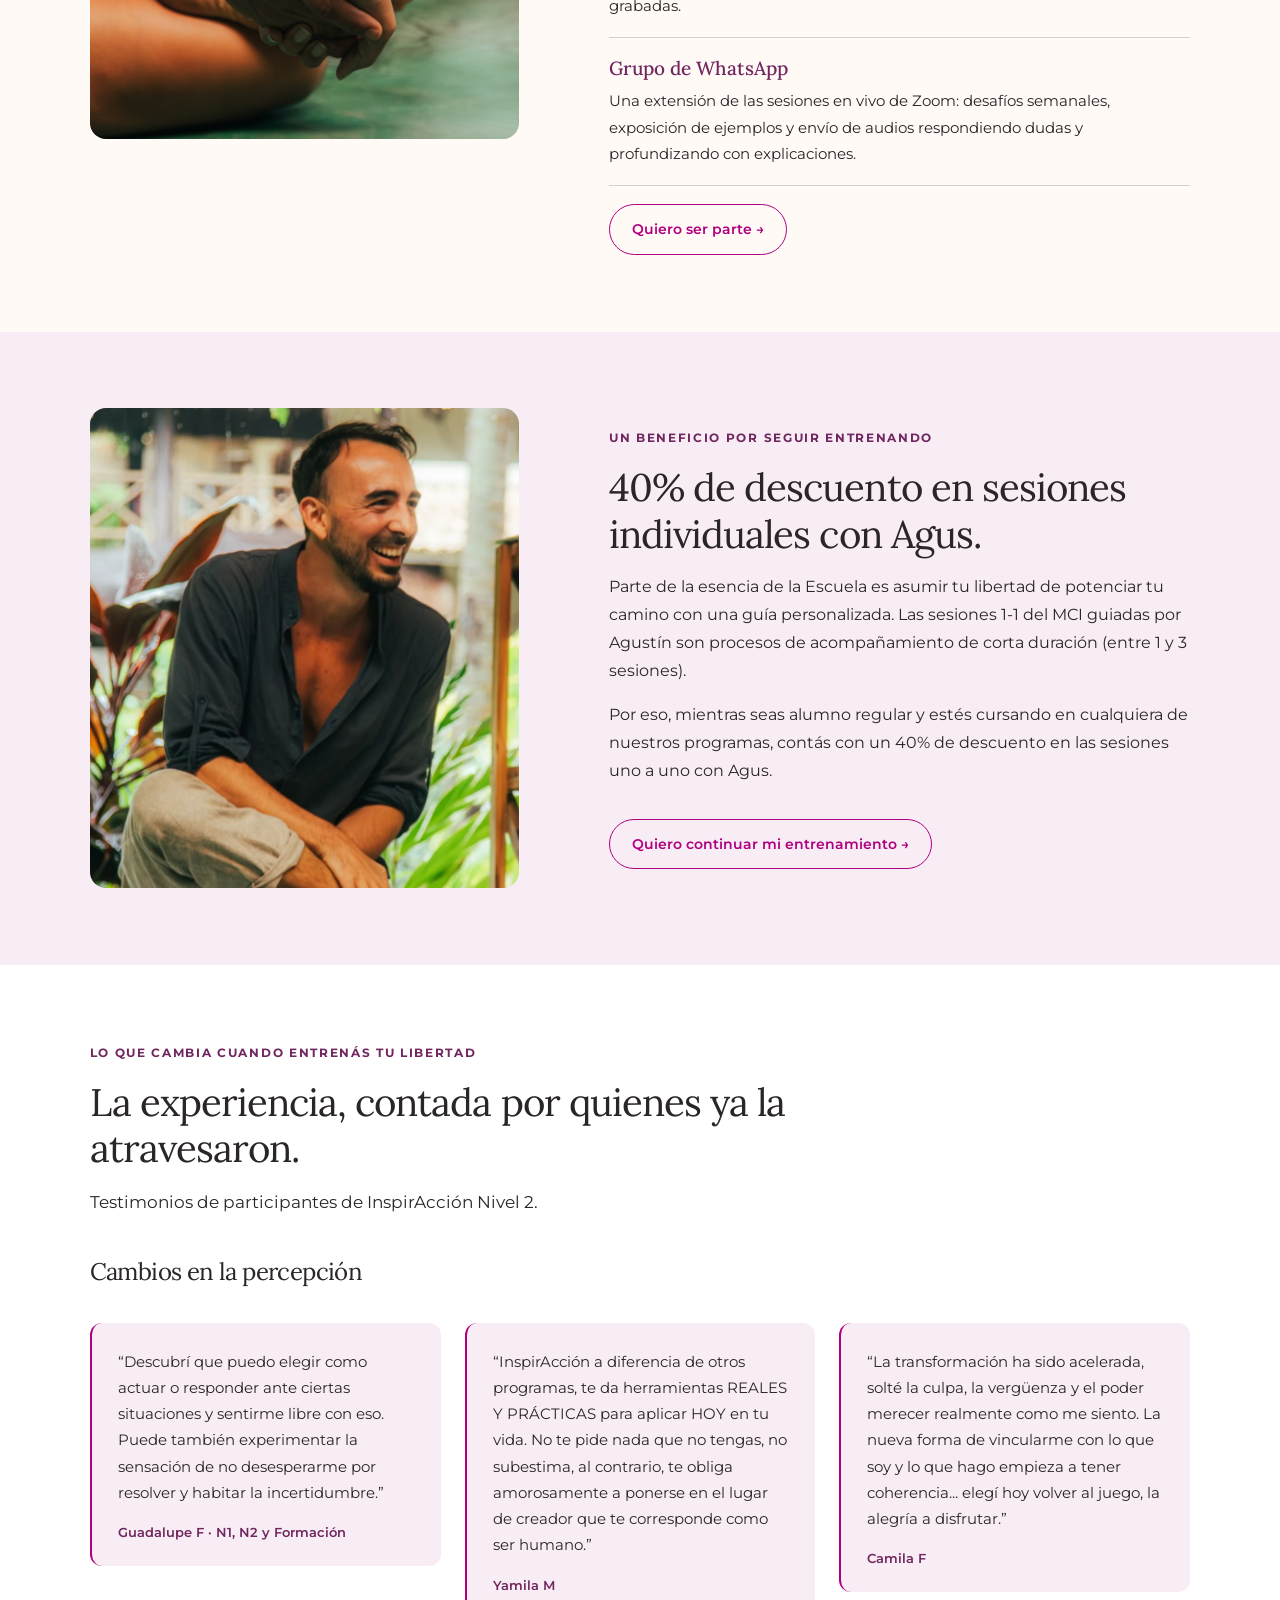
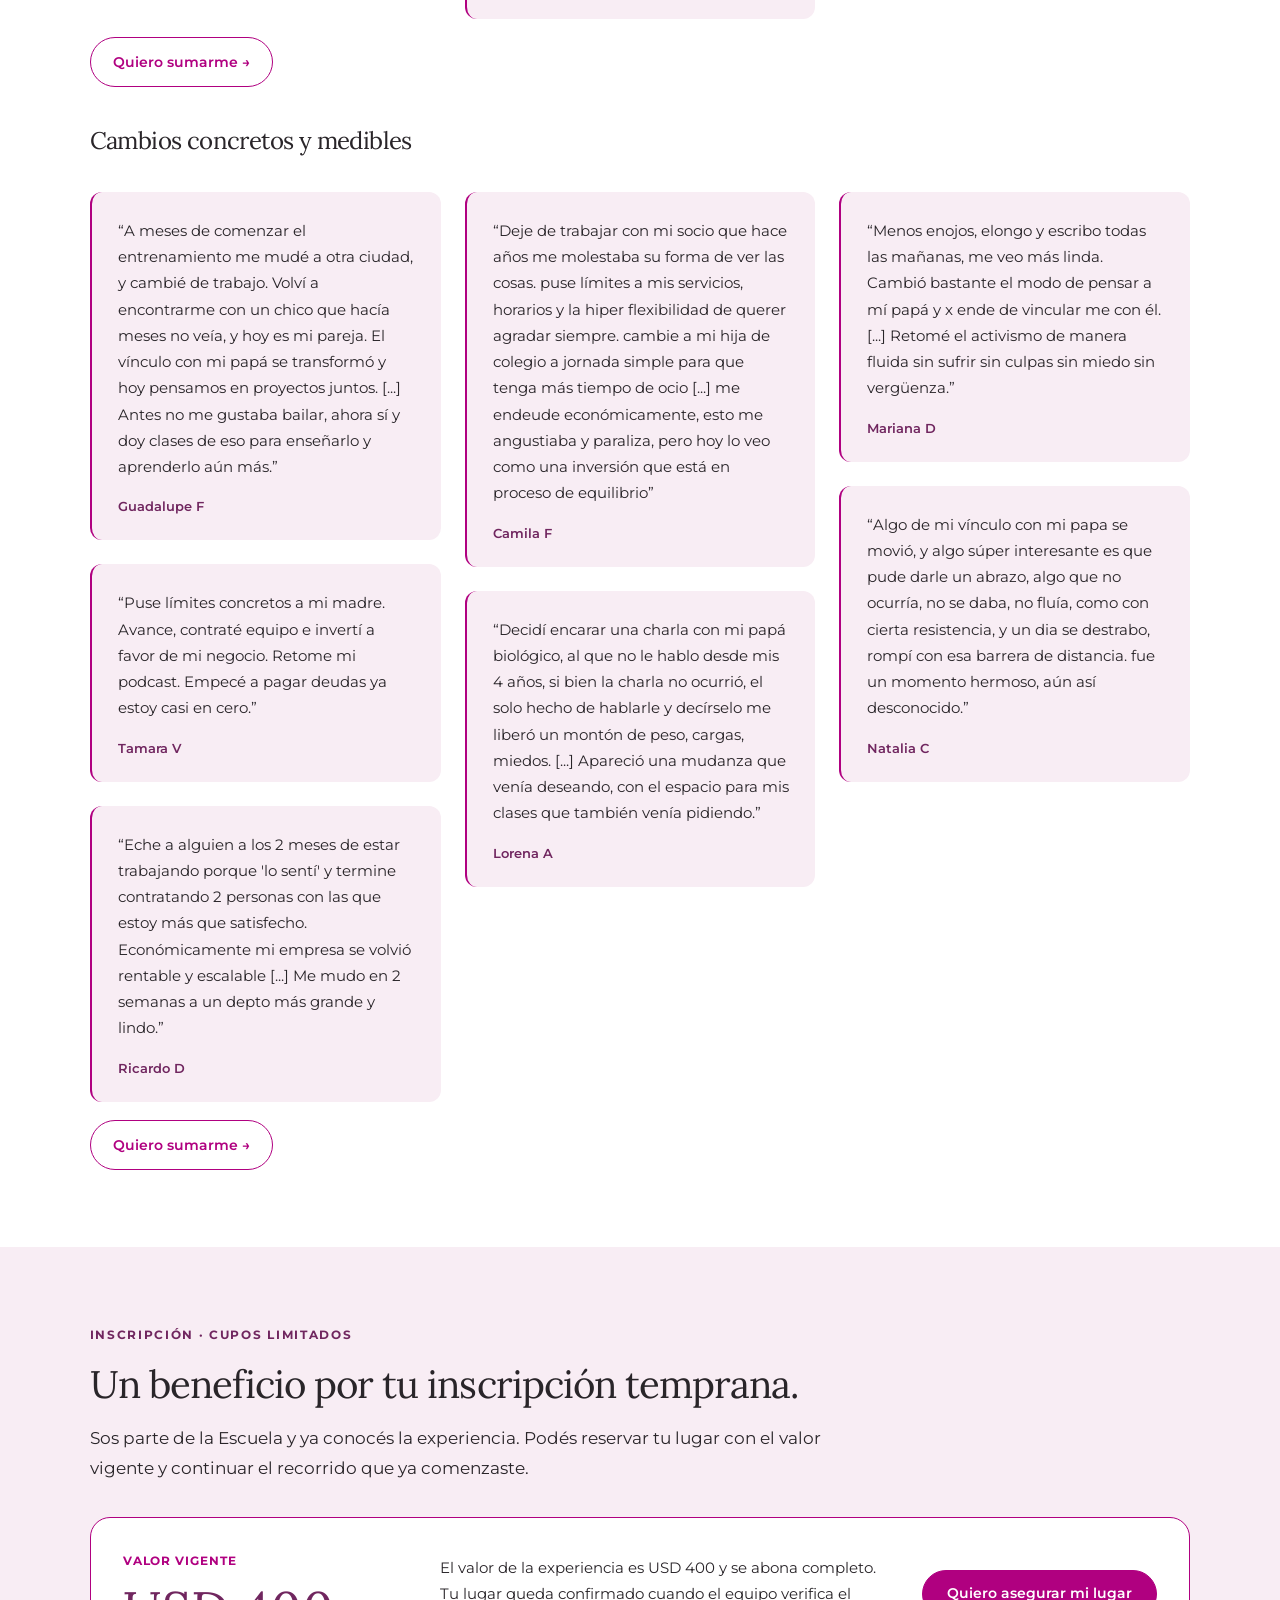
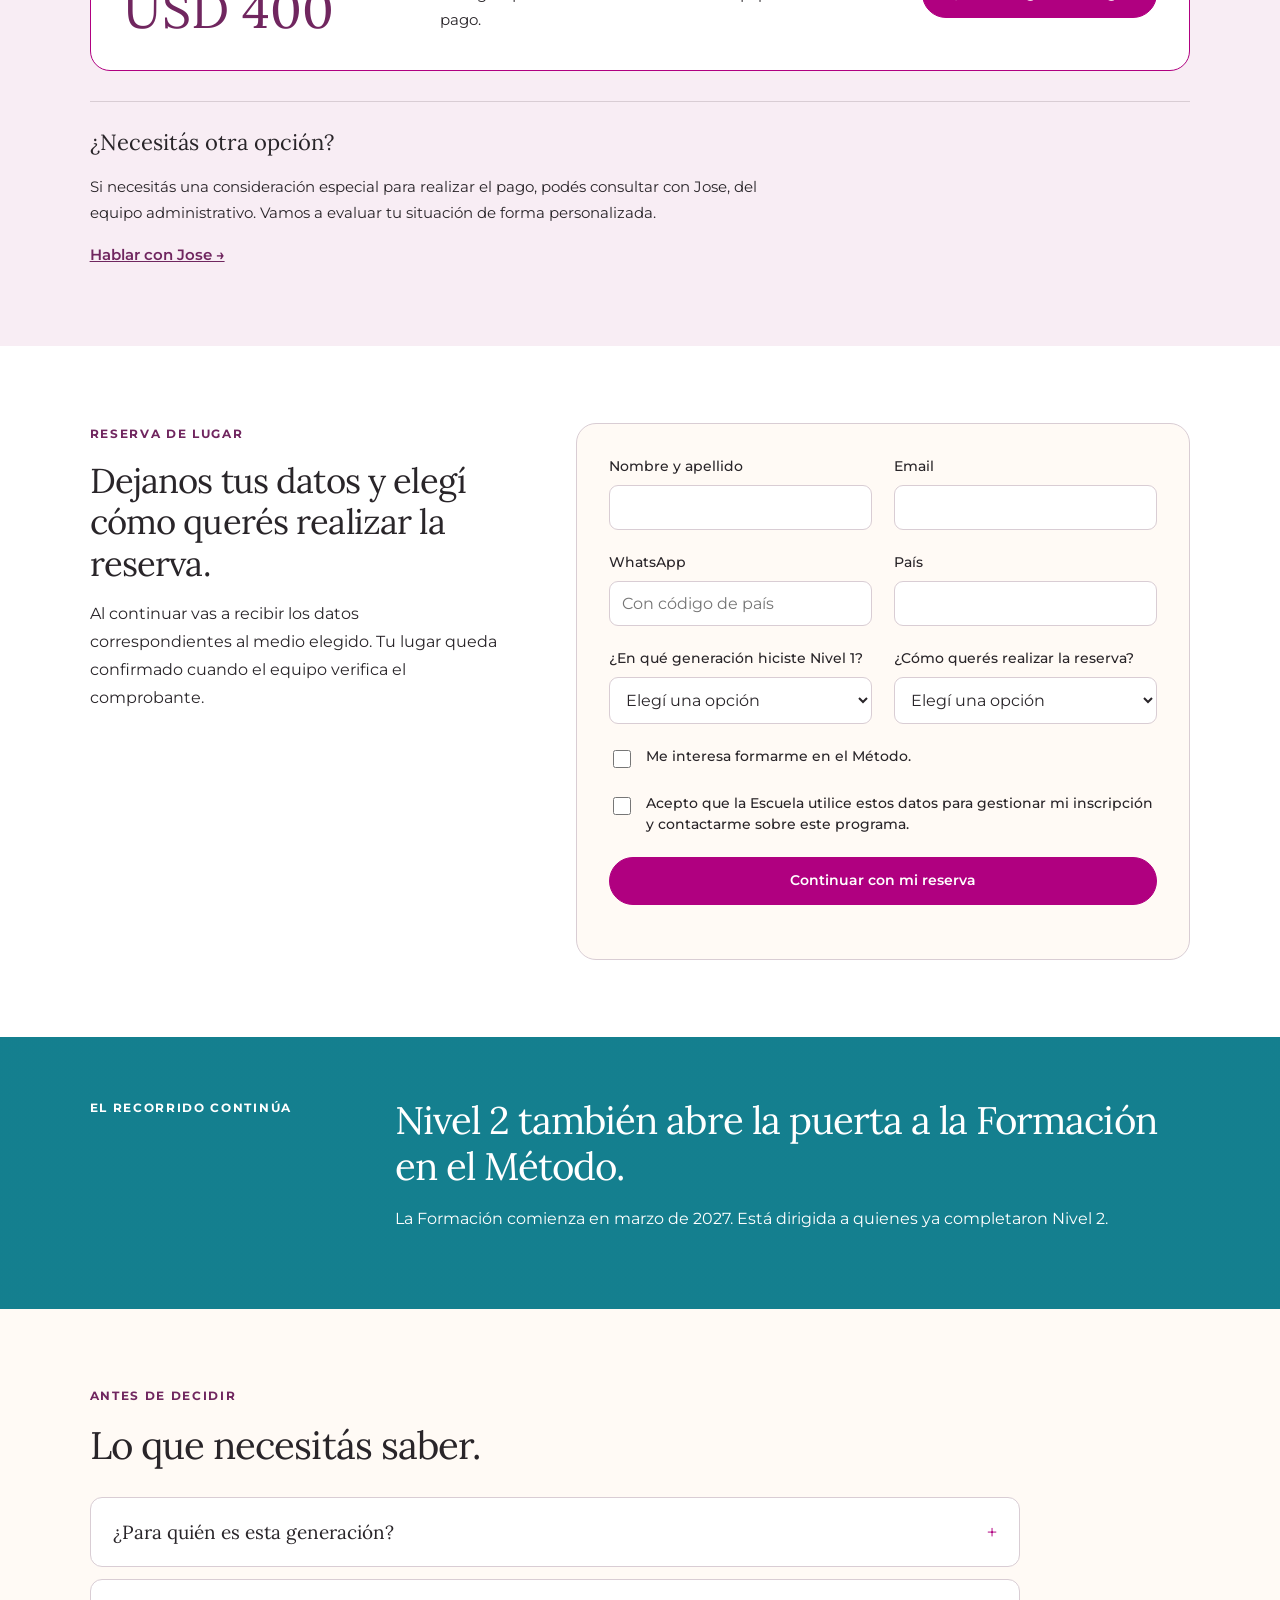
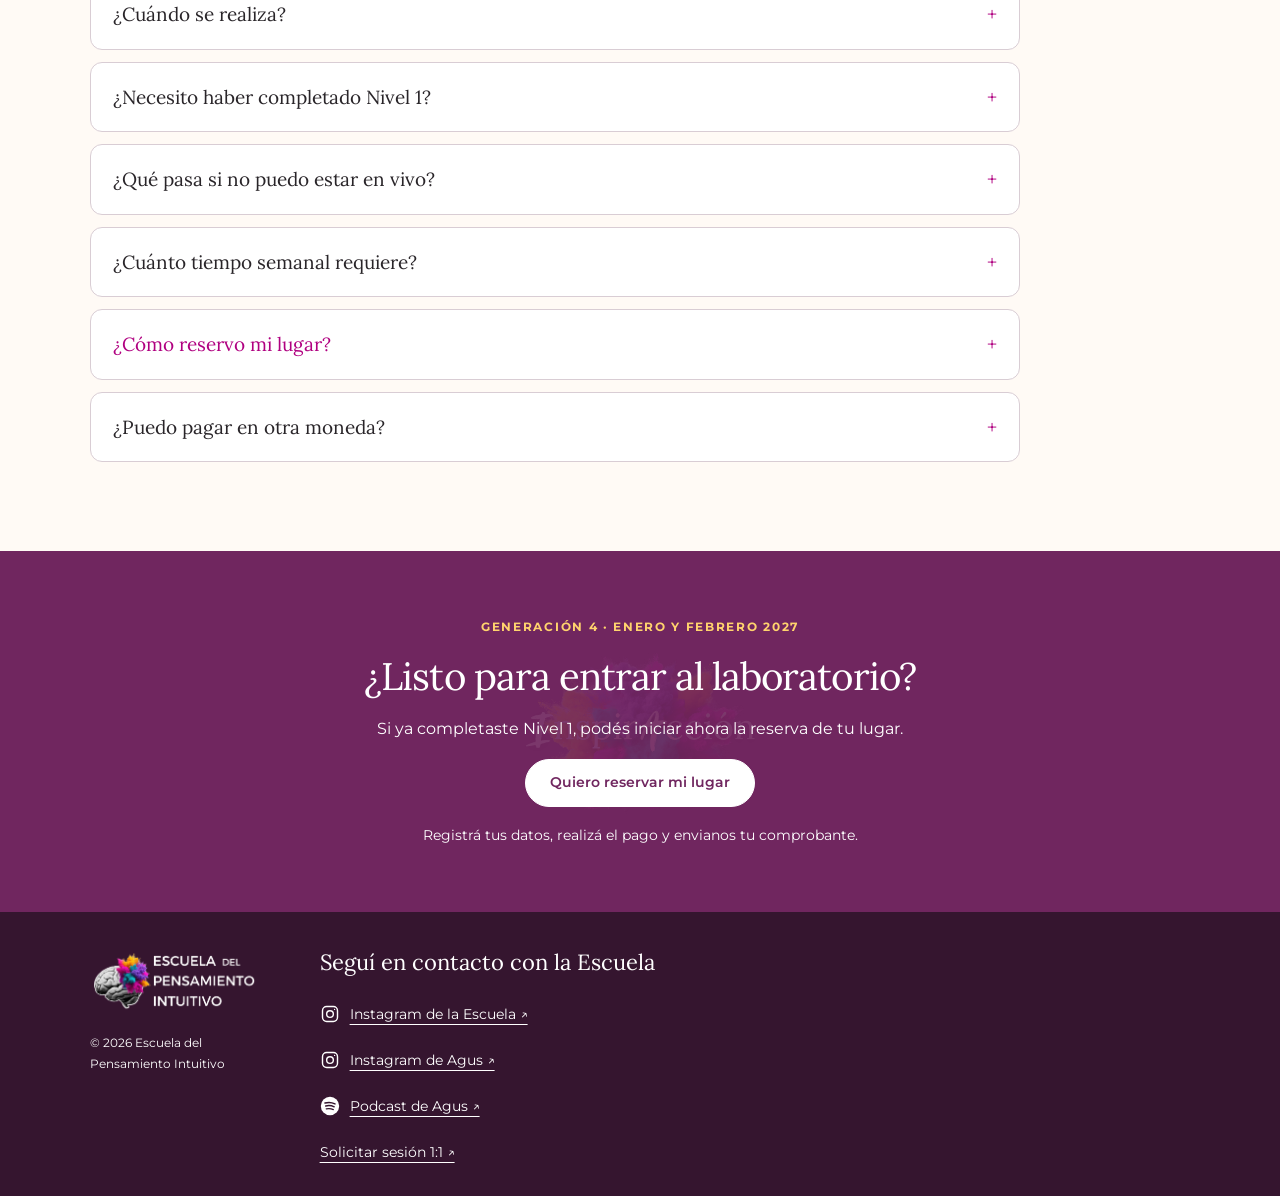
==== commit 1c1f3d21: "Aplicar footer social, CTA contextuales y horario argentino" ====
--- a/programas/inspiraccion-nivel-2/index.html
+++ b/programas/inspiraccion-nivel-2/index.html
@@ -1,17 +1,17 @@
-<!doctype html><html lang="es"><head><meta charset="utf-8"><meta name="viewport" content="width=device-width,initial-scale=1"><title>InspirAcción Nivel 2 · Generación 4</title><meta name="description" content="Dos meses de grupo de estudio y laboratorio para quienes completaron InspirAcción Nivel 1. Enero y febrero de 2027."><meta name="theme-color" content="#70265f"><link rel="preconnect" href="https://fonts.googleapis.com"><link rel="preconnect" href="https://fonts.gstatic.com" crossorigin><link href="https://fonts.googleapis.com/css2?family=Lora:ital,wght@0,400;0,500;0,600;1,400&family=Montserrat:wght@400;500;600;700&display=swap" rel="stylesheet"><link rel="stylesheet" href="nivel2.css?v=25a247ce0b"></head>
+<!doctype html><html lang="es"><head><meta charset="utf-8"><meta name="viewport" content="width=device-width,initial-scale=1"><title>InspirAcción Nivel 2 · Generación 4</title><meta name="description" content="Dos meses de grupo de estudio y laboratorio para quienes completaron InspirAcción Nivel 1. Enero y febrero de 2027."><meta name="theme-color" content="#70265f"><link rel="preconnect" href="https://fonts.googleapis.com"><link rel="preconnect" href="https://fonts.gstatic.com" crossorigin><link href="https://fonts.googleapis.com/css2?family=Lora:ital,wght@0,400;0,500;0,600;1,400&family=Montserrat:wght@400;500;600;700&display=swap" rel="stylesheet"><link rel="stylesheet" href="nivel2.css?v=bc469f45d1"></head>
 <body><a class="skip" href="#contenido">Ir al contenido</a>
 <header><a href="/" aria-label="Volver a la Escuela"><img src="../../assets/brand/logo-epi-header.png" alt="Escuela del Pensamiento Intuitivo"></a><button class="menu-toggle" type="button" aria-expanded="false" aria-controls="landing-nav">Menú</button><nav id="landing-nav" aria-label="Secciones de la landing"><a class="nav-enroll" href="#inscripcion">Inscribirme</a><a href="#experiencia">La experiencia</a><a href="#formato">Cómo funciona</a><a href="#testimonios">Testimonios</a><a href="#preguntas">Preguntas</a><a class="nav-value" href="#inversion" data-value-link>Ver valor early bird</a></nav><a class="btn small" href="#inversion" data-value-link>Ver valor early bird</a></header>
 <main id="contenido">
 <section class="hero"><div class="hero-content"><p class="tag">Generación 4 · Enero 2027</p><img class="ia-logo" src="../../assets/brand/logo-inspiraccion.png" alt="InspirAcción"><h1>Nivel 2.<span>El Laboratorio del Juego</span></h1><p class="lead">Grupos de estudio y laboratorios aplicados a todas las áreas de tu vida, usando las situaciones cotidianas para liberar programas limitantes y lealtades inconscientes, y así desbloquear tu pensamiento intuitivo.</p><div class="hero-stage"><span><strong>Cursada:</strong> Enero y Febrero 2027</span><span><strong>Duración:</strong> dos meses</span></div><div class="hero-actions"><a class="btn" href="#inversion" data-value-link>Ver valor early bird</a><a class="quiet-link" href="#experiencia">Conocer la experiencia ↓</a></div><p class="note"><strong>Requisito:</strong> certificado de InspirAcción Nivel 1.</p></div></section>
-<section class="section intro"><p class="tag ink">De método a filosofía de vida</p><div class="split"><div><h2>Si terminaste Nivel 1, esto es lo que sigue.</h2></div><div><p>En Nivel 1 aprendiste a ver los mecanismos de enredo que usa el ego para bloquearte y a comenzar a cuestionar tus percepciones. En muchos casos, a poner límites y concretar cambios de vida. Esto te trajo una extraña combinación entre resistencia y paz. Pero confirmaste tu resonancia inicial.</p><p><strong>Saliste del ego, podés ver más allá. Ahora comienza el verdadero juego.</strong></p><p><strong>En Nivel 2</strong> el método se vuelve intuitivo porque conocemos la verdadera intuición y las trampas de la mente.</p><p>Ahora comienza el desafío de hacer uso activo de esta nueva habilidad y extenderla siendo testimonio y ejemplo para otros. Para esto es clave una comunidad comprometida con la práctica y el estudio profundo, una supervisión de la aplicación del método y el análisis de las mecánicas del ego en casos reales.</p><p>Nivel 2 presenta algo más que un método: una filosofía de vida cuya asimilación requiere necesariamente haber atravesado el nivel de compromiso práctico que ocurre en “El Entrenamiento del Guerrero” (Nivel 1).</p><a class="soft-cta" href="#inscripcion">Inscribirme a Nivel 2 →</a></div></div></section>
+<section class="section intro"><p class="tag ink">De método a filosofía de vida</p><div class="split"><div><h2>Si terminaste Nivel 1, esto es lo que sigue.</h2></div><div><p>En Nivel 1 aprendiste a ver los mecanismos de enredo que usa el ego para bloquearte y a comenzar a cuestionar tus percepciones. En muchos casos, a poner límites y concretar cambios de vida. Esto te trajo una extraña combinación entre resistencia y paz. Pero confirmaste tu resonancia inicial.</p><p><strong>Saliste del ego, podés ver más allá. Ahora comienza el verdadero juego.</strong></p><p><strong>En Nivel 2</strong> el método se vuelve intuitivo porque conocemos la verdadera intuición y las trampas de la mente.</p><p>Ahora comienza el desafío de hacer uso activo de esta nueva habilidad y extenderla siendo testimonio y ejemplo para otros. Para esto es clave una comunidad comprometida con la práctica y el estudio profundo, una supervisión de la aplicación del método y el análisis de las mecánicas del ego en casos reales.</p><p>Nivel 2 presenta algo más que un método: una filosofía de vida cuya asimilación requiere necesariamente haber atravesado el nivel de compromiso práctico que ocurre en “El Entrenamiento del Guerrero” (Nivel 1).</p><a class="soft-cta" href="#inscripcion">Quiero seguir entrenando →</a></div></div></section>
 <section class="quote"><p>“La acción inspirada es la habilidad de invertir las polaridades de nuestras percepciones para develar el propósito de lo que nos ocurre en la vida.”</p><small><strong>Escuela del Pensamiento Intuitivo</strong></small></section>
-<section class="section dark" id="experiencia"><div class="heading"><h2>Claves de este programa</h2></div><div class="cards"><article><i>01</i><h3>Observar<strong> y detectar con anticipación</strong></h3><p>La velocidad en este juego implica reconocer los cambios de estado interno y salir con mayor rapidez del sufrimiento, el estrés o la culpa.</p></article><article><i>02</i><h3><strong>Asimilar y liberar programas antiguos</strong></h3><p>La habilidad principal de la libertad emocional es la correcta digestión y asimilación de la realidad. ¿Qué hago ahora con esto que sucedió? ¿Qué siento? ¿Qué me conviene? Para esto aplicamos en casos reales y en tiempo real la comprensión y el cambio de perspectiva.</p></article><article><i>03</i><h3>Accionar<strong> distinto</strong></h3><p>Se trata de la toma de decisiones intuitivas, libres de condiciones, cargas y culpas, gracias a tu entrenamiento anterior, incluso sin certezas.</p></article><article><i>04</i><h3><strong>Pasá de personaje a jugador</strong></h3><p>Tomá el protagonismo de tu vida desde la inteligencia emocional práctica y el coraje que requiere ser creador de tu camino.</p></article></div><div class="continuity-note"><a class="btn light" href="#inscripcion">Inscribirme a Nivel 2</a></div></section>
-<section class="section format" id="formato"><img src="../../assets/brand/manos-comunidad.jpg" alt="Manos unidas durante una experiencia de la Escuela"><div><p class="tag ink">Formato</p><h2>Estudio, práctica y acompañamiento.</h2><ul><li><b>Clases grabadas</b><span>Para profundizar los temas de cada módulo y complementar las prácticas.</span></li><li><b>Manual de estudio y entrenamientos</b><span>Conceptos organizados de forma práctica, sencilla y aplicable en la vida cotidiana.</span></li><li><b>Sesiones de Aplicación &amp; Consultoría</b><span>Abordaje de casos reales, revisión de procesos y dudas. Las sesiones quedan grabadas.</span></li><li><b>Grupo de WhatsApp</b><span>Una extensión de las sesiones en vivo de Zoom: desafíos semanales, exposición de ejemplos y envío de audios respondiendo dudas y profundizando con explicaciones.</span></li></ul><a class="soft-cta" href="#inscripcion">Inscribirme a Nivel 2 →</a></div></section>
-<section class="section guide benefit"><img src="agustin.webp" alt="Agustín durante una experiencia de la Escuela"><div><p class="tag ink">Un beneficio por seguir entrenando</p><h2>40% de descuento en sesiones individuales con Agus.</h2><p>Parte de la esencia de la Escuela es asumir tu libertad de potenciar tu camino con una guía personalizada. Las sesiones 1-1 del MCI guiadas por Agustín son procesos de acompañamiento de corta duración (entre 1 y 3 sesiones).</p><p>Por eso, mientras seas alumno regular y estés cursando en cualquiera de nuestros programas, contás con un 40% de descuento en las sesiones uno a uno con Agus.</p><a class="soft-cta" href="#inscripcion">Ver la inscripción a Nivel 2 →</a></div></section>
-<section class="section testimonials" id="testimonios"><div class="heading"><p class="tag">Lo que cambia cuando entrenás tu libertad</p><h2>La experiencia, contada por quienes ya la atravesaron.</h2><p>Testimonios de participantes de InspirAcción Nivel 2.</p></div><h3>Cambios en la percepción</h3><div class="quotes"><blockquote>“Descubrí que puedo elegir como actuar o responder ante ciertas situaciones y sentirme libre con eso. Puede también experimentar la sensación de no desesperarme por resolver y habitar la incertidumbre.”<cite>Guadalupe F · N1, N2 y Formación</cite></blockquote><blockquote>“InspirAcción a diferencia de otros programas, te da herramientas REALES Y PRÁCTICAS para aplicar HOY en tu vida. No te pide nada que no tengas, no subestima, al contrario, te obliga amorosamente a ponerse en el lugar de creador que te corresponde como ser humano.”<cite>Yamila M</cite></blockquote><blockquote>“La transformación ha sido acelerada, solté la culpa, la vergüenza y el poder merecer realmente como me siento. La nueva forma de vincularme con lo que soy y lo que hago empieza a tener coherencia... elegí hoy volver al juego, la alegría a disfrutar.”<cite>Camila F</cite></blockquote></div><a class="soft-cta" href="#inscripcion">Continuar mi entrenamiento →</a><h3>Cambios concretos y medibles</h3><div class="quotes"><blockquote>“A meses de comenzar el entrenamiento me mudé a otra ciudad, y cambié de trabajo. Volví a encontrarme con un chico que hacía meses no veía, y hoy es mi pareja. El vínculo con mi papá se transformó y hoy pensamos en proyectos juntos. [...] Antes no me gustaba bailar, ahora sí y doy clases de eso para enseñarlo y aprenderlo aún más.”<cite>Guadalupe F</cite></blockquote><blockquote>“Puse límites concretos a mi madre. Avance, contraté equipo e invertí a favor de mi negocio. Retome mi podcast. Empecé a pagar deudas ya estoy casi en cero.”<cite>Tamara V</cite></blockquote><blockquote>“Eche a alguien a los 2 meses de estar trabajando porque 'lo sentí' y termine contratando 2 personas con las que estoy más que satisfecho. Económicamente mi empresa se volvió rentable y escalable [...] Me mudo en 2 semanas a un depto más grande y lindo.”<cite>Ricardo D</cite></blockquote><blockquote>“Deje de trabajar con mi socio que hace años me molestaba su forma de ver las cosas. puse límites a mis servicios, horarios y la hiper flexibilidad de querer agradar siempre. cambie a mi hija de colegio a jornada simple para que tenga más tiempo de ocio [...] me endeude económicamente, esto me angustiaba y paraliza, pero hoy lo veo como una inversión que está en proceso de equilibrio”<cite>Camila F</cite></blockquote><blockquote>“Decidí encarar una charla con mi papá biológico, al que no le hablo desde mis 4 años, si bien la charla no ocurrió, el solo hecho de hablarle y decírselo me liberó un montón de peso, cargas, miedos. [...] Apareció una mudanza que venía deseando, con el espacio para mis clases que también venía pidiendo.”<cite>Lorena A</cite></blockquote><blockquote>“Menos enojos, elongo y escribo todas las mañanas, me veo más linda. Cambió bastante el modo de pensar a mí papá y x ende de vincular me con él. [...] Retomé el activismo de manera fluida sin sufrir sin culpas sin miedo sin vergüenza.”<cite>Mariana D</cite></blockquote><blockquote>“Algo de mi vínculo con mi papa se movió, y algo súper interesante es que pude darle un abrazo, algo que no ocurría, no se daba, no fluía, como con cierta resistencia, y un dia se destrabo, rompí con esa barrera de distancia. fue un momento hermoso, aún así desconocido.”<cite>Natalia C</cite></blockquote></div><a class="soft-cta" href="#inscripcion">Continuar mi entrenamiento →</a></section>
+<section class="section dark" id="experiencia"><div class="heading"><h2>Claves de este programa</h2></div><div class="cards"><article><i>01</i><h3>Observar<strong> y detectar con anticipación</strong></h3><p>La velocidad en este juego implica reconocer los cambios de estado interno y salir con mayor rapidez del sufrimiento, el estrés o la culpa.</p></article><article><i>02</i><h3><strong>Asimilar y liberar programas antiguos</strong></h3><p>La habilidad principal de la libertad emocional es la correcta digestión y asimilación de la realidad. ¿Qué hago ahora con esto que sucedió? ¿Qué siento? ¿Qué me conviene? Para esto aplicamos en casos reales y en tiempo real la comprensión y el cambio de perspectiva.</p></article><article><i>03</i><h3>Accionar<strong> distinto</strong></h3><p>Se trata de la toma de decisiones intuitivas, libres de condiciones, cargas y culpas, gracias a tu entrenamiento anterior, incluso sin certezas.</p></article><article><i>04</i><h3><strong>Pasá de personaje a jugador</strong></h3><p>Tomá el protagonismo de tu vida desde la inteligencia emocional práctica y el coraje que requiere ser creador de tu camino.</p></article></div><div class="continuity-note"><a class="btn light" href="#inscripcion">Quiero entrar al laboratorio</a></div></section>
+<section class="section format" id="formato"><img src="../../assets/brand/manos-comunidad.jpg" alt="Manos unidas durante una experiencia de la Escuela"><div><p class="tag ink">Formato</p><h2>Estudio, práctica y acompañamiento.</h2><ul><li><b>Clases grabadas</b><span>Para profundizar los temas de cada módulo y complementar las prácticas.</span></li><li><b>Manual de estudio y entrenamientos</b><span>Conceptos organizados de forma práctica, sencilla y aplicable en la vida cotidiana.</span></li><li><b>Sesiones de Aplicación &amp; Consultoría</b><span>Abordaje de casos reales, revisión de procesos y dudas. Las sesiones quedan grabadas.</span></li><li><b>Grupo de WhatsApp</b><span>Una extensión de las sesiones en vivo de Zoom: desafíos semanales, exposición de ejemplos y envío de audios respondiendo dudas y profundizando con explicaciones.</span></li></ul><a class="soft-cta" href="#inscripcion">Quiero ser parte →</a></div></section>
+<section class="section guide benefit"><img src="agustin.webp" alt="Agustín durante una experiencia de la Escuela"><div><p class="tag ink">Un beneficio por seguir entrenando</p><h2>40% de descuento en sesiones individuales con Agus.</h2><p>Parte de la esencia de la Escuela es asumir tu libertad de potenciar tu camino con una guía personalizada. Las sesiones 1-1 del MCI guiadas por Agustín son procesos de acompañamiento de corta duración (entre 1 y 3 sesiones).</p><p>Por eso, mientras seas alumno regular y estés cursando en cualquiera de nuestros programas, contás con un 40% de descuento en las sesiones uno a uno con Agus.</p><a class="soft-cta" href="#inscripcion">Quiero continuar mi entrenamiento →</a></div></section>
+<section class="section testimonials" id="testimonios"><div class="heading"><p class="tag">Lo que cambia cuando entrenás tu libertad</p><h2>La experiencia, contada por quienes ya la atravesaron.</h2><p>Testimonios de participantes de InspirAcción Nivel 2.</p></div><h3>Cambios en la percepción</h3><div class="quotes"><blockquote>“Descubrí que puedo elegir como actuar o responder ante ciertas situaciones y sentirme libre con eso. Puede también experimentar la sensación de no desesperarme por resolver y habitar la incertidumbre.”<cite>Guadalupe F · N1, N2 y Formación</cite></blockquote><blockquote>“InspirAcción a diferencia de otros programas, te da herramientas REALES Y PRÁCTICAS para aplicar HOY en tu vida. No te pide nada que no tengas, no subestima, al contrario, te obliga amorosamente a ponerse en el lugar de creador que te corresponde como ser humano.”<cite>Yamila M</cite></blockquote><blockquote>“La transformación ha sido acelerada, solté la culpa, la vergüenza y el poder merecer realmente como me siento. La nueva forma de vincularme con lo que soy y lo que hago empieza a tener coherencia... elegí hoy volver al juego, la alegría a disfrutar.”<cite>Camila F</cite></blockquote></div><a class="soft-cta" href="#inscripcion">Quiero sumarme →</a><h3>Cambios concretos y medibles</h3><div class="quotes"><blockquote>“A meses de comenzar el entrenamiento me mudé a otra ciudad, y cambié de trabajo. Volví a encontrarme con un chico que hacía meses no veía, y hoy es mi pareja. El vínculo con mi papá se transformó y hoy pensamos en proyectos juntos. [...] Antes no me gustaba bailar, ahora sí y doy clases de eso para enseñarlo y aprenderlo aún más.”<cite>Guadalupe F</cite></blockquote><blockquote>“Puse límites concretos a mi madre. Avance, contraté equipo e invertí a favor de mi negocio. Retome mi podcast. Empecé a pagar deudas ya estoy casi en cero.”<cite>Tamara V</cite></blockquote><blockquote>“Eche a alguien a los 2 meses de estar trabajando porque 'lo sentí' y termine contratando 2 personas con las que estoy más que satisfecho. Económicamente mi empresa se volvió rentable y escalable [...] Me mudo en 2 semanas a un depto más grande y lindo.”<cite>Ricardo D</cite></blockquote><blockquote>“Deje de trabajar con mi socio que hace años me molestaba su forma de ver las cosas. puse límites a mis servicios, horarios y la hiper flexibilidad de querer agradar siempre. cambie a mi hija de colegio a jornada simple para que tenga más tiempo de ocio [...] me endeude económicamente, esto me angustiaba y paraliza, pero hoy lo veo como una inversión que está en proceso de equilibrio”<cite>Camila F</cite></blockquote><blockquote>“Decidí encarar una charla con mi papá biológico, al que no le hablo desde mis 4 años, si bien la charla no ocurrió, el solo hecho de hablarle y decírselo me liberó un montón de peso, cargas, miedos. [...] Apareció una mudanza que venía deseando, con el espacio para mis clases que también venía pidiendo.”<cite>Lorena A</cite></blockquote><blockquote>“Menos enojos, elongo y escribo todas las mañanas, me veo más linda. Cambió bastante el modo de pensar a mí papá y x ende de vincular me con él. [...] Retomé el activismo de manera fluida sin sufrir sin culpas sin miedo sin vergüenza.”<cite>Mariana D</cite></blockquote><blockquote>“Algo de mi vínculo con mi papa se movió, y algo súper interesante es que pude darle un abrazo, algo que no ocurría, no se daba, no fluía, como con cierta resistencia, y un dia se destrabo, rompí con esa barrera de distancia. fue un momento hermoso, aún así desconocido.”<cite>Natalia C</cite></blockquote></div><a class="soft-cta" href="#inscripcion">Quiero sumarme →</a></section>
 <section class="section pricing" id="inversion" data-pricing><div class="heading"><p class="tag ink" data-stage-label>Early bird · Cupos limitados</p><h2>Un beneficio por tu inscripción temprana.</h2><p>Sos parte de la Escuela y ya conocés la experiencia. Podés reservar tu lugar con el valor vigente y continuar el recorrido que ya comenzaste.</p></div><div class="early-callout"><div><span data-stage-deadline>Early bird · Hasta el 15/10</span><strong data-current-value>USD 300</strong></div><p data-stage-copy>Ahorrás USD 100 sobre el valor de lista. Congelalo abonando <b>USD 150 ahora</b> y completá el 50% restante hasta el 5 de enero.</p><a class="btn" data-stage-cta href="#inscripcion">Quiero asegurar mi lugar con USD 150</a></div><div class="list-reference"><span>Valor de lista</span><strong>USD 400</strong><p>El valor queda congelado con el pago de la reserva, una vez verificado por el equipo.</p></div><div class="human-note"><strong>¿Necesitás otra opción?</strong><p>Si necesitás una consideración especial para realizar el pago, podés consultar con Jose, del equipo administrativo. Vamos a evaluar tu situación de forma personalizada.</p><a href="https://wa.me/5219981797419?text=Hola%20Jose%2C%20quiero%20inscribirme%20a%20InspirAcci%C3%B3n%20Nivel%202%20%C2%B7%20Generaci%C3%B3n%204%20y%20necesito%20conocer%20otras%20opciones%20de%20pago.%20%C2%BFMe%20pod%C3%A9s%20asesorar%3F" target="_blank" rel="noopener">Hablar con Jose →</a></div></section>
 <section class="section enrollment" id="inscripcion"><div class="enrollment-copy"><p class="tag ink">Reserva de lugar</p><h2>Dejanos tus datos y elegí cómo querés realizar la reserva.</h2><p>Al continuar vas a recibir los datos correspondientes al medio elegido. Tu lugar queda confirmado cuando el equipo verifica el comprobante.</p></div><form id="enrollment-form" class="enrollment-form"><label>Nombre y apellido<input name="name" autocomplete="name" required></label><label>Email<input name="email" type="email" autocomplete="email" required></label><label>WhatsApp<input name="whatsapp" type="tel" autocomplete="tel" placeholder="Con código de país" required></label><label>País<input name="country" autocomplete="country-name" required></label><label>¿En qué generación hiciste Nivel 1?<select name="generation" required><option value="">Elegí una opción</option><option>Generación 1</option><option>Generación 2</option><option>Generación 3</option><option>Generación 4</option><option>No recuerdo</option></select></label><label>¿Cómo querés realizar la reserva?<select name="paymentMethod" required><option value="">Elegí una opción</option><option value="ARS_GALICIA">Pesos argentinos · Transferencia Galicia</option><option value="USD_GALICIA">Dólares · Transferencia Galicia</option><option value="WISE">Pago internacional · Wise</option><option value="PAYPAL">Pago internacional · PayPal</option><option value="OTHER">Necesito otra moneda u opción</option></select></label><label class="consent formation-interest"><input type="checkbox" name="formationInterest" value="yes"><span>Me interesa formarme en el Método.</span></label><label class="consent"><input type="checkbox" name="consent" required><span>Acepto que la Escuela utilice estos datos para gestionar mi inscripción y contactarme sobre este programa.</span></label><button class="btn" type="submit">Continuar con mi reserva</button><p class="form-status" role="status" aria-live="polite"></p></form><div class="payment-result" hidden><p class="tag ink">Siguiente paso</p><h3>Realizá la transferencia o el pago y envianos tu comprobante.</h3><div data-payment-instructions></div><a class="btn" data-receipt-link target="_blank" rel="noopener">Enviar comprobante por WhatsApp</a><small>No hace falta volver a escribir tus datos: el mensaje ya queda preparado.</small></div></section>
 <section class="path"><p class="tag">El recorrido continúa</p><div><h2>Nivel 2 también abre la puerta a la Formación en el Método.</h2><p>La Formación comienza en marzo de 2027. Está dirigida a quienes ya completaron Nivel 2.</p></div></section>
 <section class="section faq" id="preguntas"><div class="heading"><p class="tag ink">Antes de decidir</p><h2>Lo que necesitás saber.</h2></div><details><summary>¿Para quién es esta generación?<span>+</span></summary><p>Para quienes completaron Nivel 1: tanto la Generación 4 que finaliza ahora como participantes anteriores que todavía no hicieron Nivel 2.</p></details><details><summary>¿Cuándo se realiza?<span>+</span></summary><p>Durante enero y febrero de 2027.</p></details><details><summary>¿Necesito haber completado Nivel 1?<span>+</span></summary><p>Sí. Nivel 2 retoma el entrenamiento desde la experiencia de Nivel 1.</p></details><details><summary>¿Qué pasa si no puedo estar en vivo?<span>+</span></summary><p>Las sesiones quedan grabadas para que puedas verlas en diferido.</p></details><details><summary>¿Cuánto tiempo semanal requiere?<span>+</span></summary><p>La referencia es de 2 a 6 horas semanales entre lectura, escritura, prácticas y sesiones. Pensalo como un gimnasio: lo central es entrenar.</p></details><details><summary><span data-reserve-question>¿Cómo reservo el valor early bird?</span><span>+</span></summary><p data-reserve-answer>Hasta el 15 de octubre de 2026, el valor early bird es de USD 300. Lo congelás abonando una reserva de USD 150 (el 50%). El saldo de USD 150 debe estar abonado a más tardar el 5 de enero de 2027. Tu reserva queda confirmada cuando el equipo verifica el pago.</p></details><details><summary>¿Puedo pagar en otra moneda?<span>+</span></summary><p>Sí. Si elegís pesos argentinos, vas a ver el importe de la reserva calculado con el dólar blue venta de DólarHoy, junto con la fecha y hora de actualización de la cotización. Si elegís dólares, te mostramos los medios de pago disponibles. Para otra moneda, tenés un acceso directo a WhatsApp para consultar con Jose la cotización del día y el medio de pago adecuado.</p></details></section>
-<section class="reserve" id="reservar"><img src="../../assets/brand/logo-inspiraccion.png" alt=""><p class="tag">Generación 4 · Enero y febrero 2027</p><h2>¿Listo para entrar al laboratorio?</h2><p>Si ya completaste Nivel 1, podés iniciar ahora la reserva de tu lugar.</p><a class="btn light" href="#inscripcion">Inscribirme</a><small>Registrá tus datos, realizá el pago y envianos tu comprobante.</small></section>
-</main><footer><div class="footer-contact"><p>Seguí en contacto con la Escuela</p><div class="footer-links"><a href="https://www.instagram.com/metodo.contra.intuitivo" target="_blank" rel="noopener">Instagram de la Escuela ↗</a><a href="https://www.instagram.com/agustintrowell" target="_blank" rel="noopener">Instagram de Agus ↗</a><a href="https://open.spotify.com/show/4oYU4F9AIJzqrt7inBHLhk" target="_blank" rel="noopener">Podcast de Agus ↗</a><a href="https://wa.me/5219981797419?text=Hola%20Jose%2C%20estoy%20cursando%20actualmente%20en%20la%20Escuela%20y%20quiero%20solicitar%20una%20sesi%C3%B3n%201%20a%201%20con%20Agus" target="_blank" rel="noopener">Solicitar sesión 1:1 ↗</a></div></div><div class="footer-bottom"><a href="/" aria-label="Volver a la Escuela"><img src="../../assets/brand/logo-epi-header.png" alt="Escuela del Pensamiento Intuitivo"></a><span>© 2026 Escuela del Pensamiento Intuitivo</span></div></footer><a class="jose-float" href="https://wa.me/5219981797419?text=Hola%20Jose%2C%20tengo%20una%20duda%20sobre%20InspirAcci%C3%B3n%20Nivel%202%20%C2%B7%20Generaci%C3%B3n%204" target="_blank" rel="noopener" aria-label="Consultar a Jose por WhatsApp"><svg xmlns="http://www.w3.org/2000/svg" width="22" height="22" aria-hidden="true" focusable="false" viewBox="0 0 24 24" fill="currentColor"><path d="M.057 24l1.687-6.163c-1.041-1.804-1.588-3.849-1.588-5.946 0-6.556 5.332-11.891 11.891-11.891 3.181 0 6.167 1.24 8.413 3.488 2.245 2.248 3.481 5.236 3.481 8.403 0 6.556-5.332 11.891-11.891 11.891-2.003 0-3.976-.505-5.723-1.465l-6.27 1.683zm5.891-3.373c1.554.921 3.084 1.403 4.692 1.403 5.397 0 9.791-4.394 9.791-9.791 0-2.618-1.02-5.081-2.872-6.934-1.852-1.852-4.311-2.872-6.919-2.872-5.398 0-9.791 4.394-9.791 9.791 0 1.708.451 3.251 1.341 4.646l-.88 3.216 3.638-.959zm10.149-6.425c-.276-.138-1.631-.804-1.884-.897-.253-.093-.438-.138-.623.138-.185.276-.715.897-.875 1.082-.16.185-.32.207-.597.069-.276-.138-1.168-.431-2.224-1.374-.822-.733-1.375-1.64-1.537-1.916-.162-.276-.017-.426.121-.563.124-.123.276-.323.415-.485.138-.162.185-.276.276-.462.092-.185.046-.347-.023-.485-.069-.138-.623-1.501-.854-2.057-.225-.548-.453-.473-.623-.482-.16-.009-.344-.011-.528-.011-.184 0-.485.069-.738.347-.253.276-.967.947-.967 2.308s.991 2.679 1.129 2.863c.138.185 1.95 2.977 4.722 4.172.659.284 1.174.453 1.576.581.661.21 1.263.18 1.739.109.531-.079 1.631-.666 1.861-1.312.23-.646.23-1.199.161-1.312-.069-.113-.253-.185-.529-.323z"/></svg></a><a class="sticky" href="#inscripcion">Inscribirme</a><script src="nivel2.js?v=6d4870257e"></script></body></html>
+<section class="reserve" id="reservar"><img src="../../assets/brand/logo-inspiraccion.png" alt=""><p class="tag">Generación 4 · Enero y febrero 2027</p><h2>¿Listo para entrar al laboratorio?</h2><p>Si ya completaste Nivel 1, podés iniciar ahora la reserva de tu lugar.</p><a class="btn light" href="#inscripcion">Quiero reservar mi lugar</a><small>Registrá tus datos, realizá el pago y envianos tu comprobante.</small></section>
+</main><footer><div class="footer-contact"><p>Seguí en contacto con la Escuela</p><div class="footer-links"><a href="https://www.instagram.com/metodo.contra.intuitivo" target="_blank" rel="noopener"><svg class="footer-icon" viewBox="0 0 24 24" width="20" height="20" fill="none" stroke="currentColor" stroke-width="1.7" aria-hidden="true" focusable="false"><rect x="3" y="3" width="18" height="18" rx="5"/><circle cx="12" cy="12" r="4"/><circle cx="17.5" cy="6.5" r=".8" fill="currentColor" stroke="none"/></svg><span>Instagram de la Escuela ↗</span></a><a href="https://www.instagram.com/agustintrowell" target="_blank" rel="noopener"><svg class="footer-icon" viewBox="0 0 24 24" width="20" height="20" fill="none" stroke="currentColor" stroke-width="1.7" aria-hidden="true" focusable="false"><rect x="3" y="3" width="18" height="18" rx="5"/><circle cx="12" cy="12" r="4"/><circle cx="17.5" cy="6.5" r=".8" fill="currentColor" stroke="none"/></svg><span>Instagram de Agus ↗</span></a><a href="https://open.spotify.com/show/4oYU4F9AIJzqrt7inBHLhk" target="_blank" rel="noopener"><svg class="footer-icon" viewBox="0 0 24 24" width="20" height="20" aria-hidden="true" focusable="false"><circle cx="12" cy="12" r="11" fill="currentColor"/><g fill="none" stroke="var(--dark)" stroke-linecap="round"><path d="M6 8.5c4-1.3 8-1 12 1" stroke-width="1.8"/><path d="M6.8 12c3.5-1 6.8-.7 10.3 1" stroke-width="1.6"/><path d="M7.5 15.5c3-.7 5.7-.5 8.5.8" stroke-width="1.5"/></g></svg><span>Podcast de Agus ↗</span></a><a href="https://wa.me/5219981797419?text=Hola%20Jose%2C%20estoy%20cursando%20actualmente%20en%20la%20Escuela%20y%20quiero%20solicitar%20una%20sesi%C3%B3n%201%20a%201%20con%20Agus" target="_blank" rel="noopener">Solicitar sesión 1:1 ↗</a></div></div><div class="footer-bottom"><a href="/" aria-label="Volver a la Escuela"><img src="../../assets/brand/logo-epi-header.png" alt="Escuela del Pensamiento Intuitivo"></a><span>© 2026 Escuela del Pensamiento Intuitivo</span></div></footer><a class="jose-float" href="https://wa.me/5219981797419?text=Hola%20Jose%2C%20tengo%20una%20duda%20sobre%20InspirAcci%C3%B3n%20Nivel%202%20%C2%B7%20Generaci%C3%B3n%204" target="_blank" rel="noopener" aria-label="Consultar a Jose por WhatsApp"><svg xmlns="http://www.w3.org/2000/svg" width="22" height="22" aria-hidden="true" focusable="false" viewBox="0 0 24 24" fill="currentColor"><path d="M.057 24l1.687-6.163c-1.041-1.804-1.588-3.849-1.588-5.946 0-6.556 5.332-11.891 11.891-11.891 3.181 0 6.167 1.24 8.413 3.488 2.245 2.248 3.481 5.236 3.481 8.403 0 6.556-5.332 11.891-11.891 11.891-2.003 0-3.976-.505-5.723-1.465l-6.27 1.683zm5.891-3.373c1.554.921 3.084 1.403 4.692 1.403 5.397 0 9.791-4.394 9.791-9.791 0-2.618-1.02-5.081-2.872-6.934-1.852-1.852-4.311-2.872-6.919-2.872-5.398 0-9.791 4.394-9.791 9.791 0 1.708.451 3.251 1.341 4.646l-.88 3.216 3.638-.959zm10.149-6.425c-.276-.138-1.631-.804-1.884-.897-.253-.093-.438-.138-.623.138-.185.276-.715.897-.875 1.082-.16.185-.32.207-.597.069-.276-.138-1.168-.431-2.224-1.374-.822-.733-1.375-1.64-1.537-1.916-.162-.276-.017-.426.121-.563.124-.123.276-.323.415-.485.138-.162.185-.276.276-.462.092-.185.046-.347-.023-.485-.069-.138-.623-1.501-.854-2.057-.225-.548-.453-.473-.623-.482-.16-.009-.344-.011-.528-.011-.184 0-.485.069-.738.347-.253.276-.967.947-.967 2.308s.991 2.679 1.129 2.863c.138.185 1.95 2.977 4.722 4.172.659.284 1.174.453 1.576.581.661.21 1.263.18 1.739.109.531-.079 1.631-.666 1.861-1.312.23-.646.23-1.199.161-1.312-.069-.113-.253-.185-.529-.323z"/></svg></a><a class="sticky" href="#inscripcion">Inscribirme</a><script src="nivel2.js?v=8f7c3492de"></script></body></html>
--- a/programas/inspiraccion-nivel-2/nivel2.css
+++ b/programas/inspiraccion-nivel-2/nivel2.css
@@ -10,7 +10,7 @@
 .pricing{background:var(--rose)}.early-callout{display:grid;grid-template-columns:.7fr 1.1fr auto;align-items:center;gap:28px;margin-top:34px;padding:32px;background:white;border:1px solid var(--pink);border-radius:20px}.early-callout>div span{display:block;color:var(--pink);font-size:12px;font-weight:700;letter-spacing:.08em;text-transform:uppercase}.early-callout>div strong{display:block;margin-top:10px;color:var(--plum);font:400 clamp(38px,4vw,54px)/1.1 var(--serif)}.early-callout p{font-size:15px;margin:0}.list-reference{display:flex;flex-wrap:wrap;align-items:baseline;gap:12px 18px;margin-top:20px;color:#695763}.list-reference span,.list-reference p{font-size:14px}.list-reference strong{font:400 24px var(--serif);text-decoration:line-through}.list-reference p{margin:0}.human-note{margin-top:30px;padding-top:26px;border-top:1px solid var(--line)}.human-note strong{font:400 22px var(--serif)}.human-note p{font-size:15px}.human-note a{font-size:15px;font-weight:600}
 .enrollment{background:white;display:grid;grid-template-columns:.8fr 1.2fr;gap:6vw;align-items:start}.enrollment-copy{position:sticky;top:110px}.enrollment-copy h2{font-size:clamp(28px,2.7vw,38px)}.enrollment-form{display:grid;grid-template-columns:1fr 1fr;gap:22px;padding:32px;background:var(--paper);border:1px solid var(--line);border-radius:20px}.enrollment-form label{display:grid;gap:8px;font:500 14px/1.5 var(--sans);color:var(--ink)}.enrollment-form input,.enrollment-form select{width:100%;min-width:0;padding:12px;border:1px solid var(--line);border-radius:9px;background:white;font:400 16px var(--sans);color:var(--ink)}.enrollment-form .consent{grid-column:1/-1;display:flex;align-items:flex-start;gap:12px;font-size:14px}.consent input{width:18px;height:18px;min-height:0;padding:0;flex:0 0 18px;margin-top:4px;accent-color:var(--pink)}.enrollment-form .btn,.form-status{grid-column:1/-1}.enrollment-form .btn:disabled{opacity:.6;cursor:wait}.form-status{margin:0;color:var(--plum);font-size:14px}.payment-result{padding:32px;border:1px solid var(--line);border-radius:20px;background:var(--paper)}.payment-result h3{margin:12px 0 24px;font-size:clamp(24px,2.5vw,32px)}.payment-result small{display:block;margin-top:14px;font-size:14px}.payment-result strong{overflow-wrap:anywhere}.reservation-summary{padding:14px 18px;background:var(--rose);border-radius:12px}.quote-note{font-size:14px}
 .path{display:grid;grid-template-columns:.5fr 1.5fr;gap:40px;padding:60px clamp(24px,7vw,110px);background:linear-gradient(#35152f0f,#35152f0f),var(--cyan);color:white}.path .tag{color:white}.faq{background:var(--paper)}.faq .heading{margin-bottom:28px}.faq details{max-width:930px;margin:12px 0;padding:0 22px;border:1px solid var(--line);border-radius:12px;background:white}.faq summary{display:flex;justify-content:space-between;gap:18px;padding:20px 0;cursor:pointer;list-style:none;font:400 19px/1.5 var(--serif)}summary::-webkit-details-marker{display:none}summary span{color:var(--pink)}details[open] summary>span:last-child{transform:rotate(45deg)}details p{margin:0;padding:0 0 22px;font-size:15px}
-.reserve{position:relative;padding:65px 24px;background:var(--plum);color:white;text-align:center;overflow:hidden}.reserve>img{position:absolute;width:260px;opacity:.08;left:50%;top:50%;transform:translate(-50%,-50%)}.reserve>*:not(img){position:relative}.reserve p{margin-left:auto;margin-right:auto}.reserve small{display:block;margin-top:16px;font-size:14px}footer{display:grid;grid-template-columns:190px 1fr;align-items:start;gap:24px 40px;padding:36px clamp(24px,7vw,110px) 28px;background:var(--dark);color:white;font-size:13px}.footer-contact{grid-column:2;grid-row:1}.footer-contact p{margin:0 0 22px;font:400 22px var(--serif)}.footer-links{display:flex;flex-wrap:wrap;gap:16px 28px}.footer-links a{color:white;font-size:14px;text-underline-offset:5px}.footer-links a:hover{color:#ffd36d}.footer-bottom{grid-column:1;grid-row:1;display:flex;flex-direction:column;align-items:flex-start;gap:18px}.footer-bottom span{font-size:12px;max-width:25ch}footer img{width:170px}.jose-float{position:fixed;right:20px;bottom:20px;z-index:60;display:flex;align-items:center;justify-content:center;width:44px;height:44px;border-radius:999px;background:var(--plum);color:white;box-shadow:0 5px 20px #35152f40;text-decoration:none}.sticky{display:none}
+.reserve{position:relative;padding:65px 24px;background:var(--plum);color:white;text-align:center;overflow:hidden}.reserve>img{position:absolute;width:260px;opacity:.08;left:50%;top:50%;transform:translate(-50%,-50%)}.reserve>*:not(img){position:relative}.reserve p{margin-left:auto;margin-right:auto}.reserve small{display:block;margin-top:16px;font-size:14px}footer{display:grid;grid-template-columns:190px 1fr;align-items:start;gap:24px 40px;padding:36px clamp(24px,7vw,110px) 28px;background:var(--dark);color:white;font-size:13px}.footer-contact{grid-column:2;grid-row:1}.footer-contact p{margin:0 0 22px;font:400 22px var(--serif)}.footer-links{display:flex;flex-direction:column;align-items:flex-start;gap:14px}.footer-icon{flex:0 0 20px}.footer-links a{display:inline-flex;align-items:center;gap:10px;min-height:32px}.footer-links a{color:white;font-size:14px;text-underline-offset:5px}.footer-links a:hover{color:#ffd36d}.footer-bottom{grid-column:1;grid-row:1;display:flex;flex-direction:column;align-items:flex-start;gap:18px}.footer-bottom span{font-size:12px;max-width:25ch}footer img{width:170px}.jose-float{position:fixed;right:20px;bottom:20px;z-index:60;display:flex;align-items:center;justify-content:center;width:44px;height:44px;border-radius:999px;background:var(--plum);color:white;box-shadow:0 5px 20px #35152f40;text-decoration:none}.sticky{display:none}
 @media(max-width:1050px){header{gap:14px}header nav{gap:16px}.early-callout{grid-template-columns:1fr;gap:20px}.early-callout .btn{justify-self:start}.cards{grid-template-columns:repeat(2,1fr)}.quotes{columns:2}}
 @media(max-width:1050px){header>.btn{display:none}.menu-toggle{display:block;background:transparent;border:1px solid #ffffff66;border-radius:999px;padding:10px 18px;color:white;font:500 14px var(--sans)}header nav{display:none;position:absolute;top:100%;left:0;right:0;padding:24px;background:var(--dark);flex-direction:column;align-items:stretch}header nav[data-open]{display:flex}header nav a{padding:10px;font-size:17px}header nav .nav-value{display:block;color:#ffd36d}.hero-content{width:min(650px,80vw)}.split,.format,.guide,.enrollment,.path{grid-template-columns:1fr;gap:30px}.enrollment-copy{position:static}.format>img,.guide>img{height:400px}}
 @media(max-width:600px){body{padding-bottom:60px}header{min-height:64px;padding:8px 20px}header>a:first-child,header img{width:135px}.hero{min-height:620px;padding:42px 24px;background:linear-gradient(90deg,#35152feb,#35152f94),url('../../assets/brand/circulo-presencial.jpg') 61% 72%/cover}.hero-content{width:100%}.hero h1{font-size:38px}.hero h1 span{font-size:.59em;white-space:normal}.ia-logo{width:145px}.hero-actions{flex-direction:column;align-items:stretch}.hero-actions .quiet-link{text-align:center;min-height:44px;padding:10px 0}.section{padding:52px 24px}.cards,.enrollment-form{grid-template-columns:1fr}.continuity-note{align-items:stretch;flex-direction:column}.quotes{columns:1}.format>img,.guide>img{height:340px}.early-callout,.enrollment-form,.payment-result{padding:24px}.early-callout .btn{justify-self:stretch}.path{padding:48px 24px}.quote{padding:30px 24px}footer{grid-template-columns:1fr}.footer-contact,.footer-bottom{grid-column:auto;grid-row:auto}.footer-links{flex-direction:column}.footer-links a{padding:6px 0}.footer-bottom{align-items:flex-start;flex-direction:column}.sticky{position:fixed;inset:auto 0 0;z-index:55;display:flex;min-height:60px;align-items:center;justify-content:center;background:var(--pink);color:white;font-weight:600;text-decoration:none}.jose-float{right:12px;bottom:8px;border:1px solid #ffffff66}}
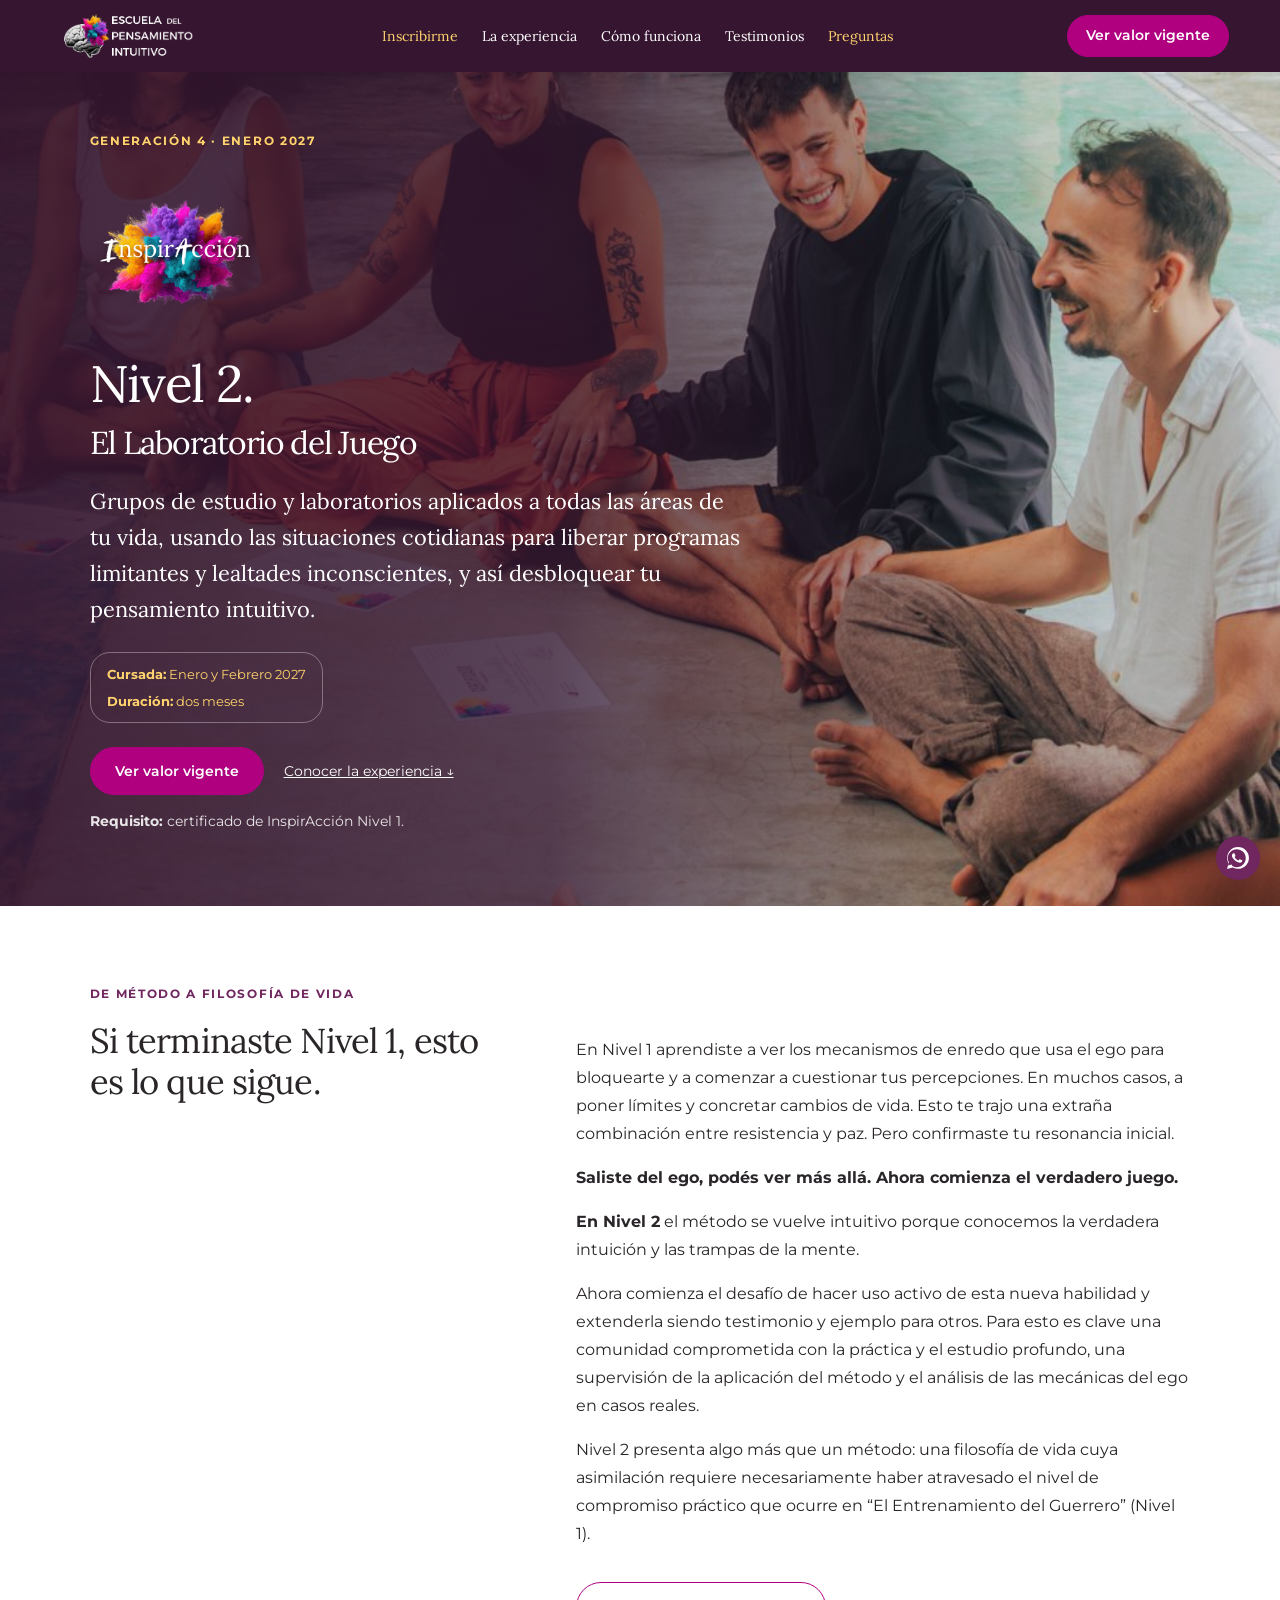
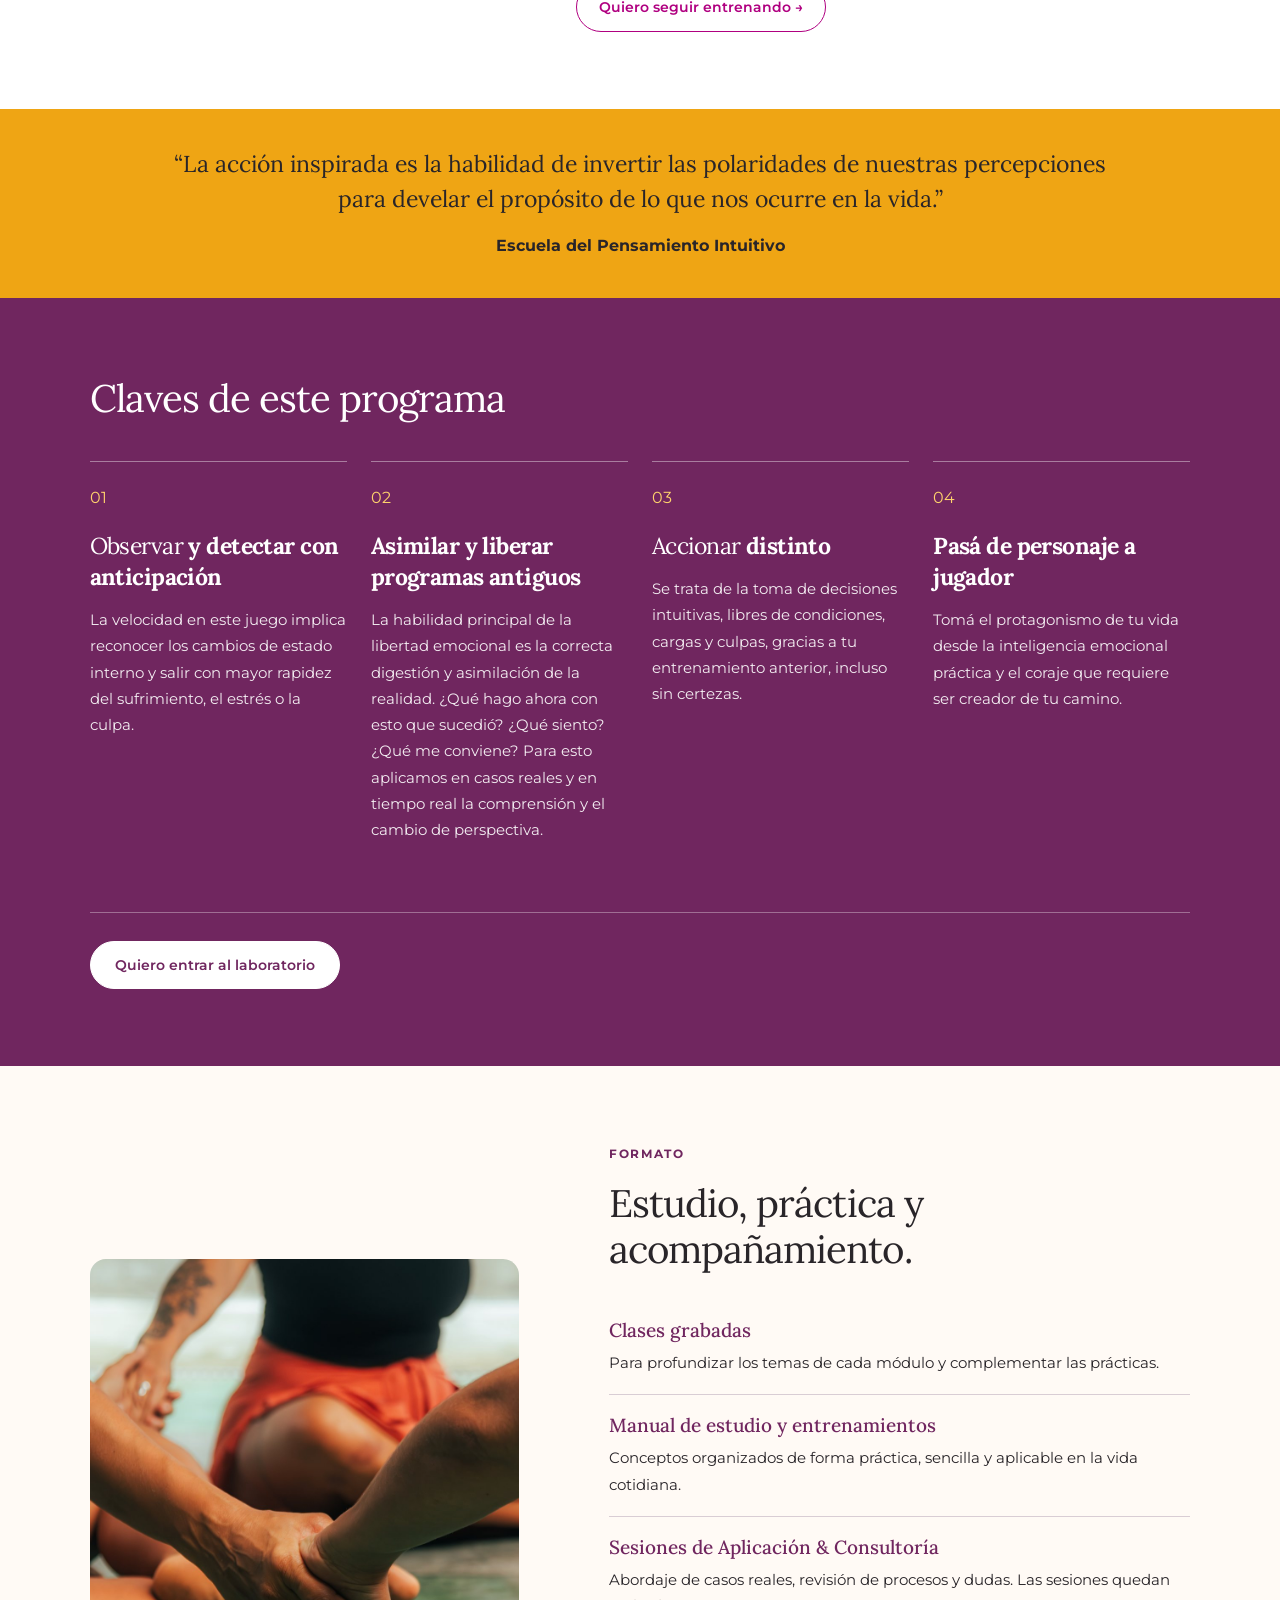
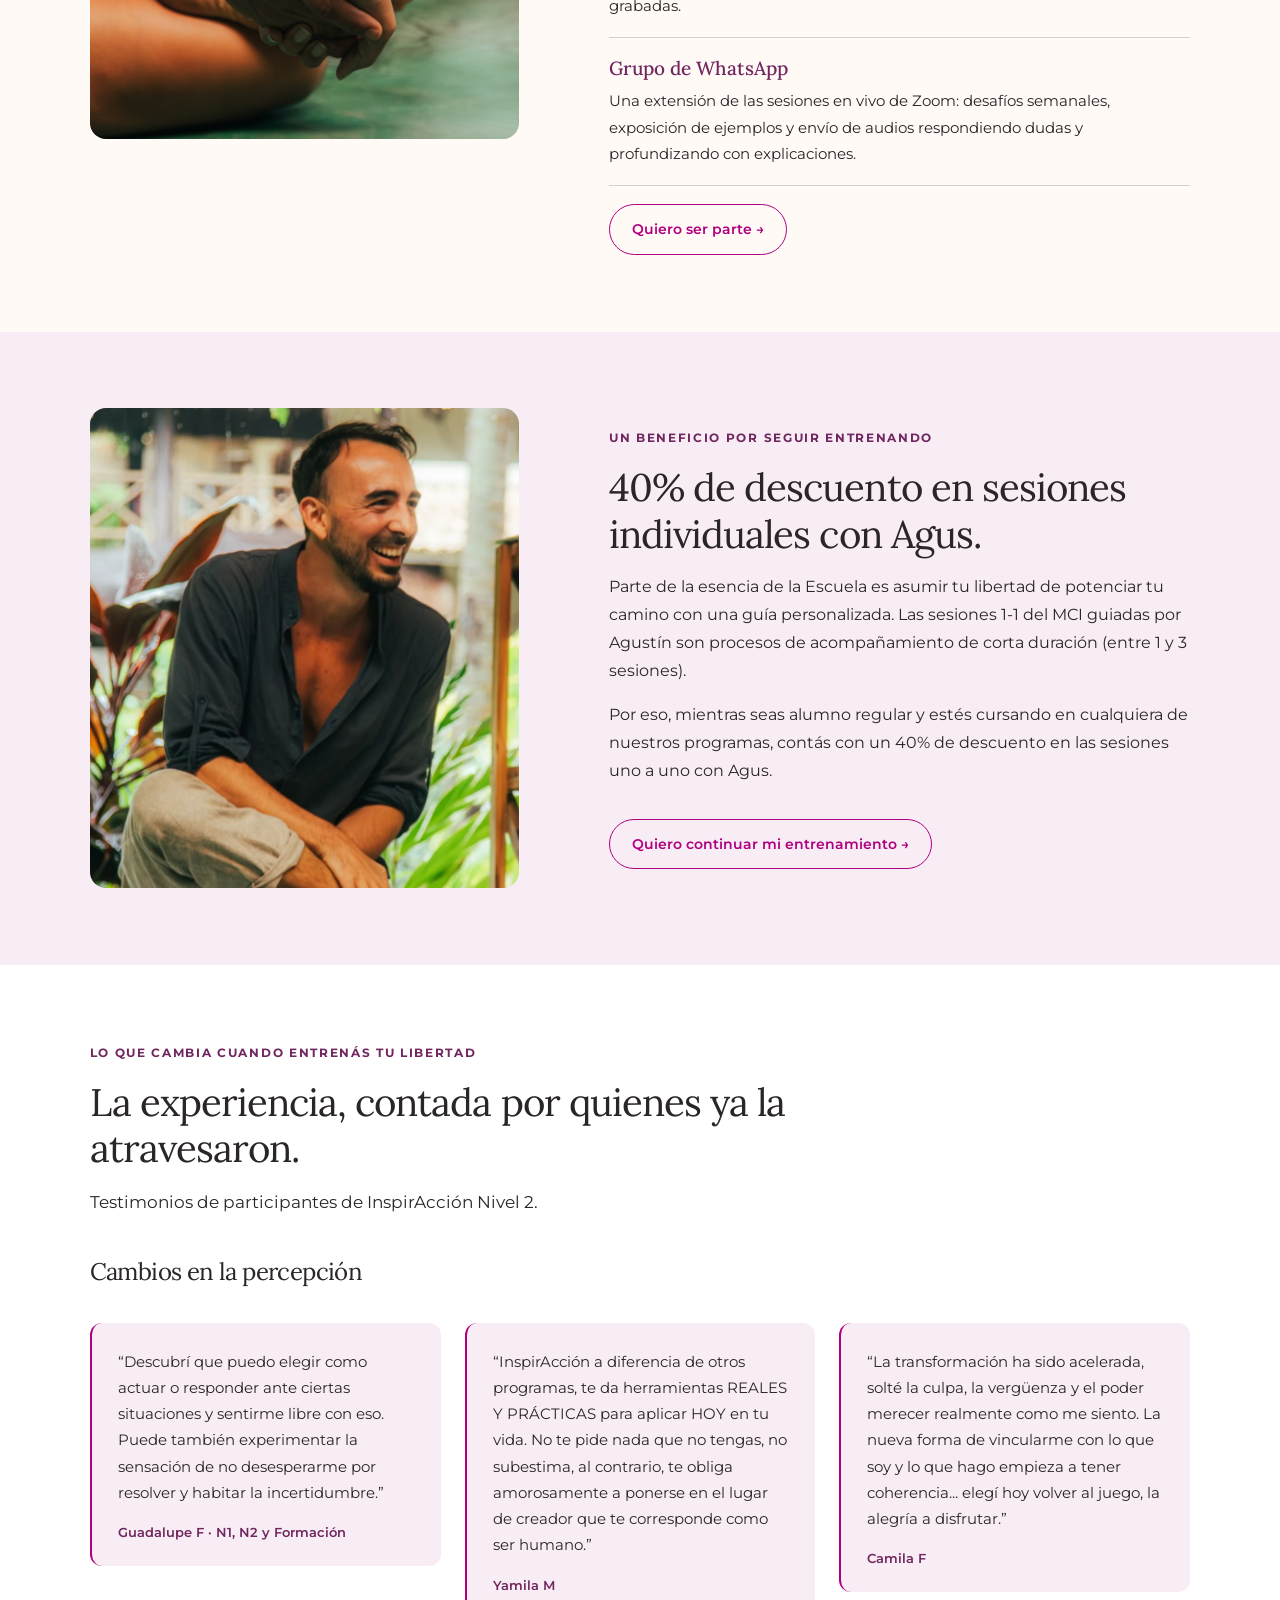
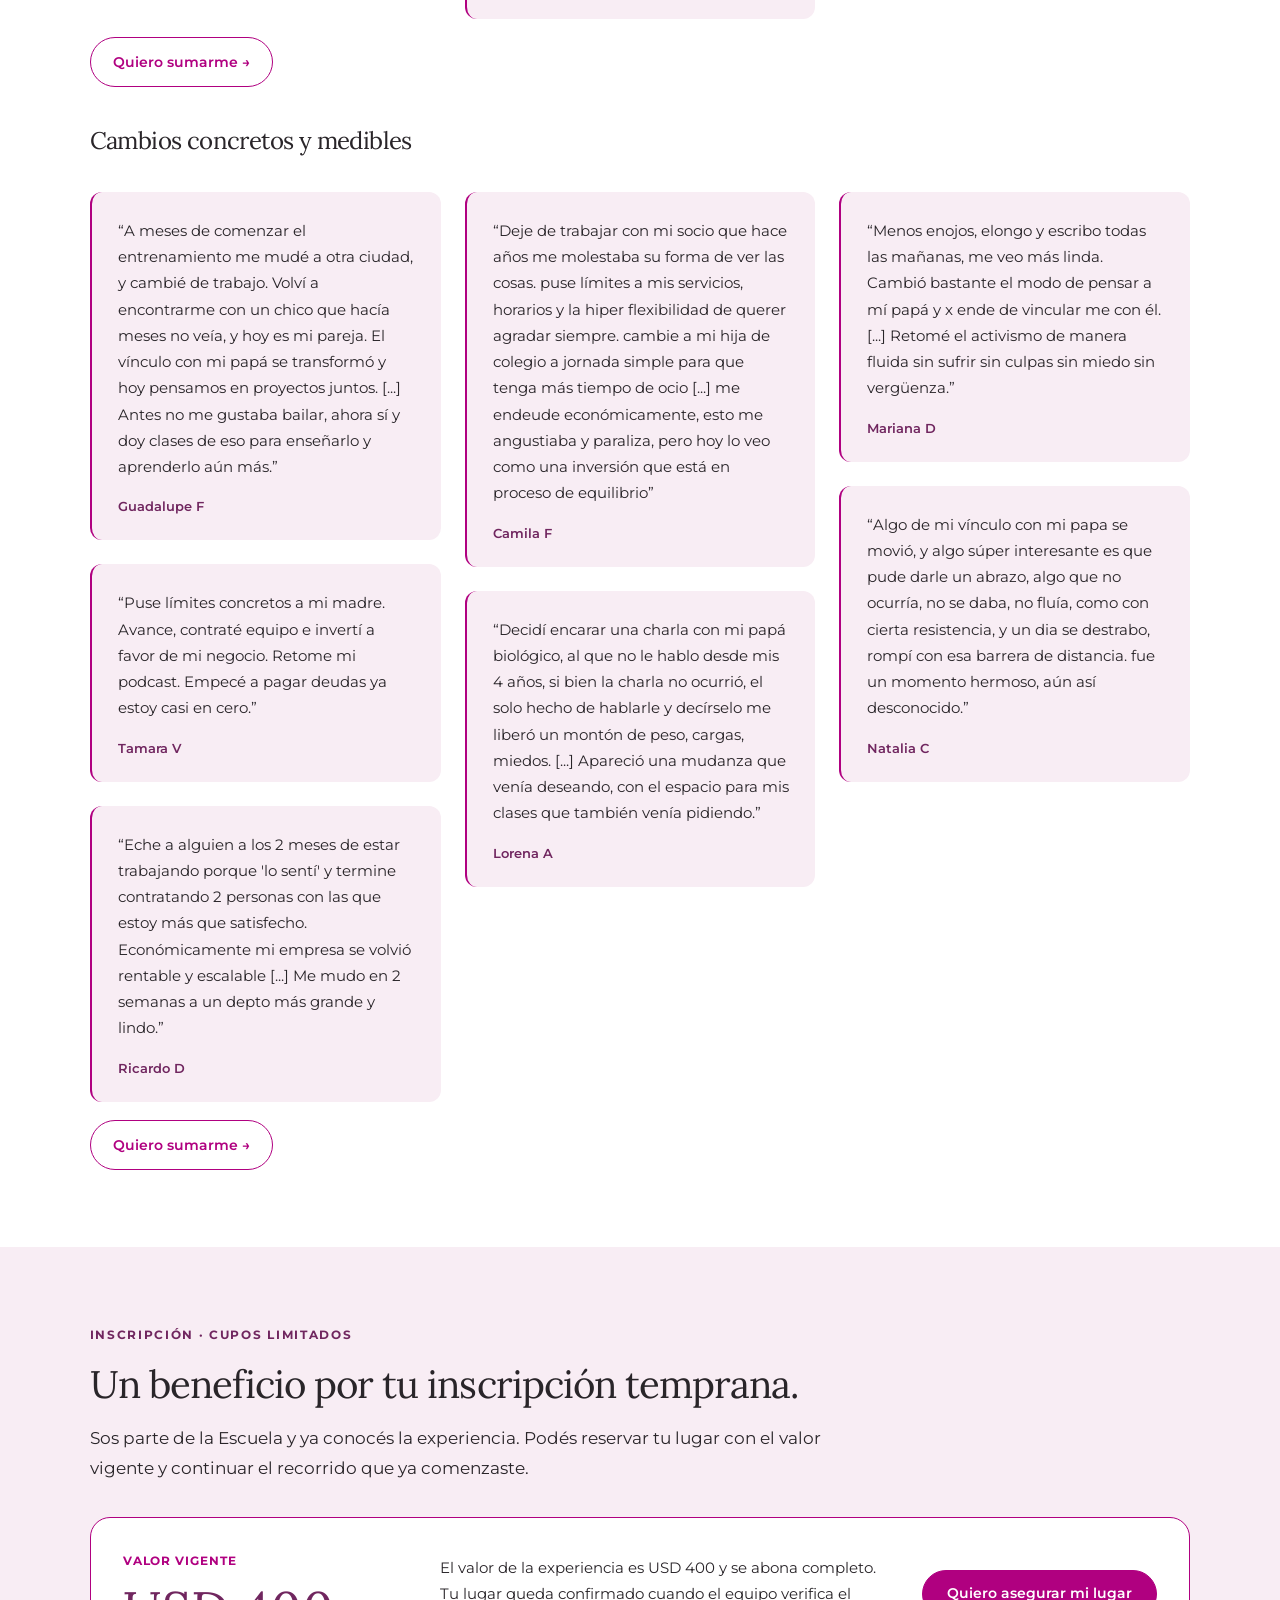
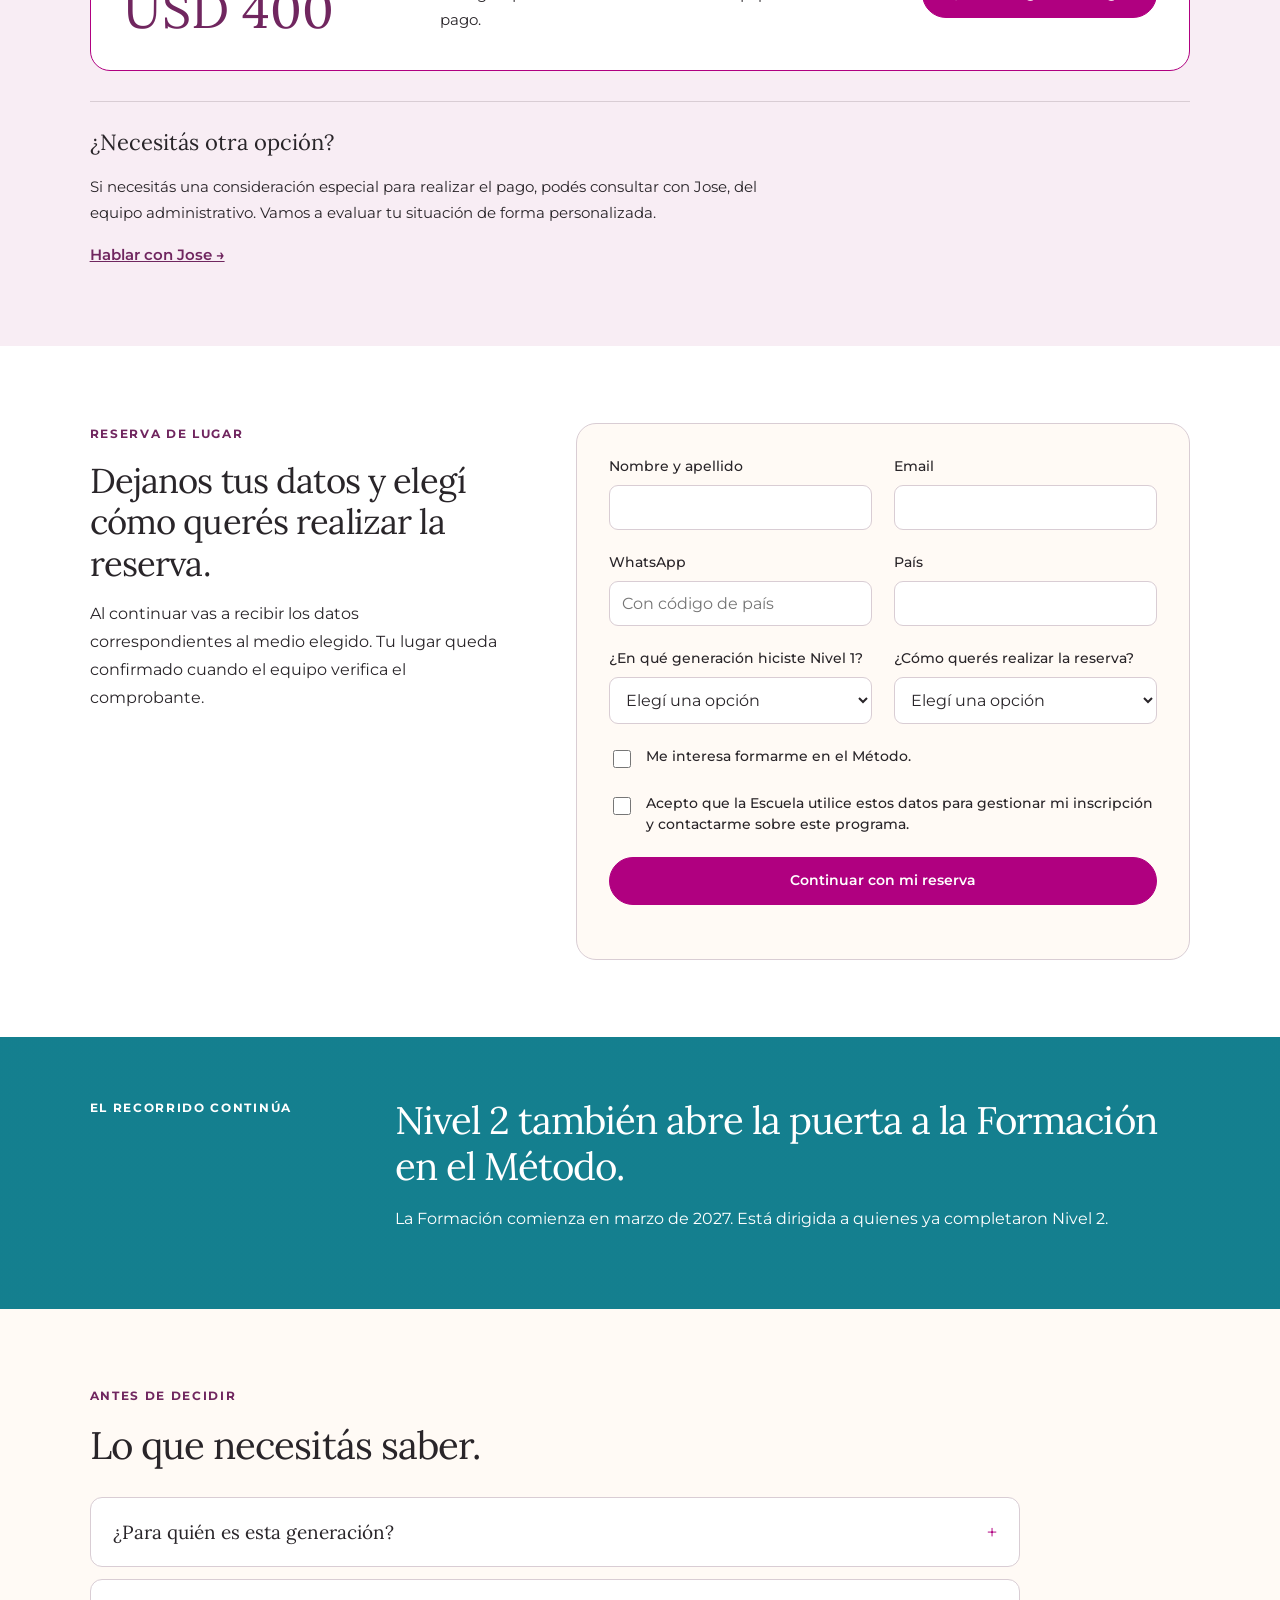
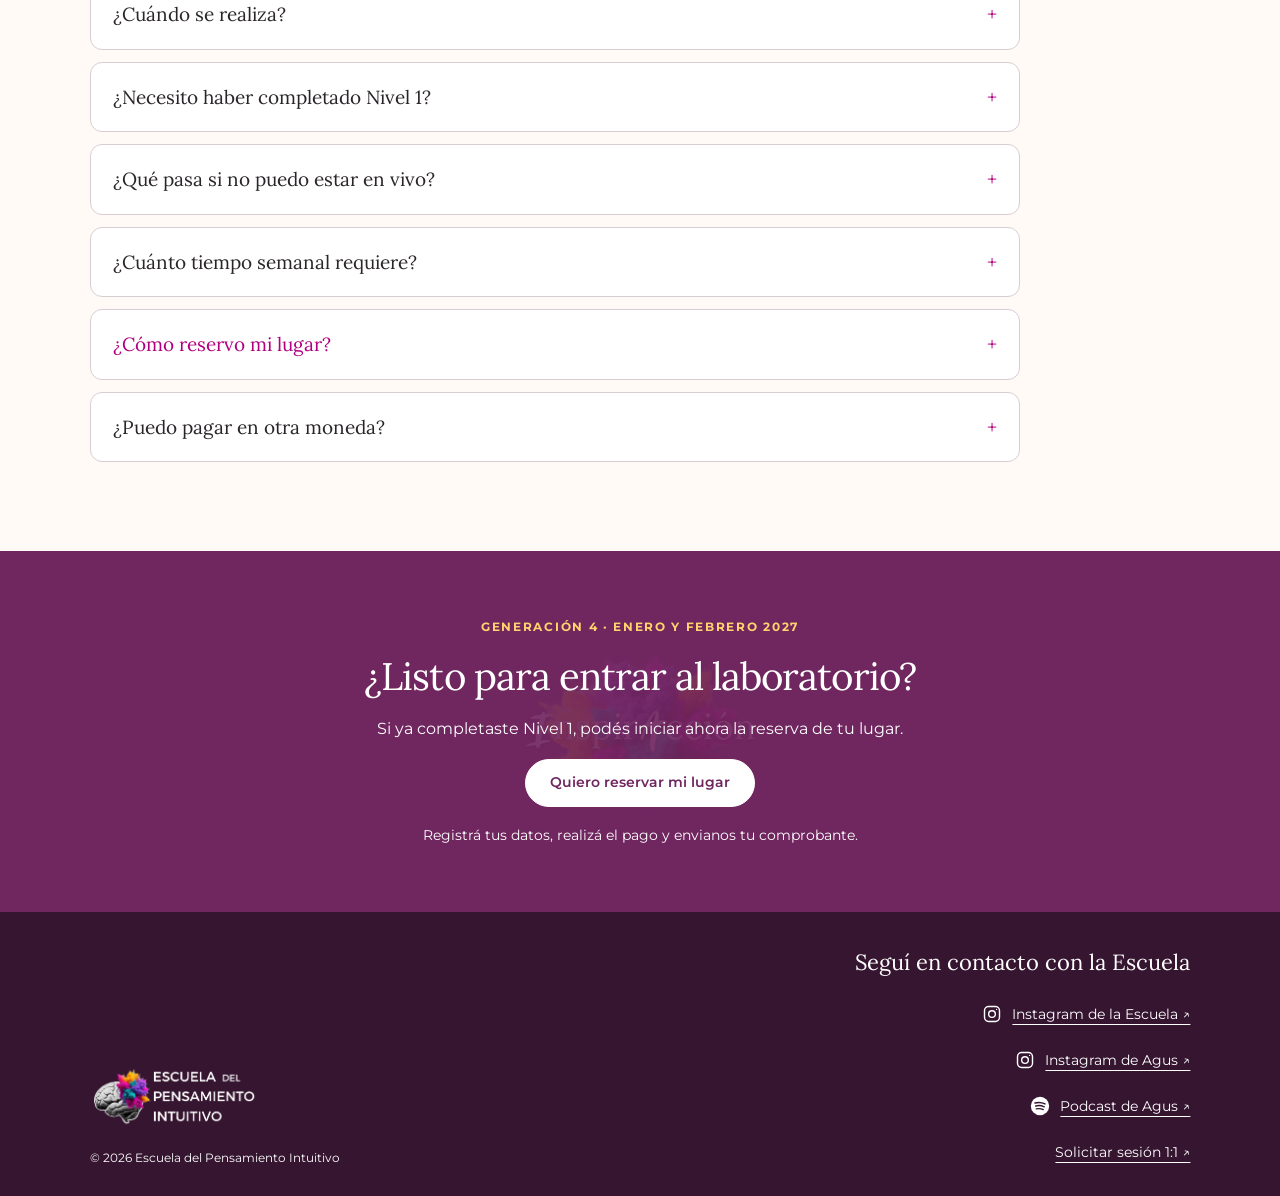
==== commit 2709054a: "Alinear footer desktop a derecha y mantener escala mobile" ====
--- a/programas/inspiraccion-nivel-2/index.html
+++ b/programas/inspiraccion-nivel-2/index.html
@@ -1,6 +1,6 @@
-<!doctype html><html lang="es"><head><meta charset="utf-8"><meta name="viewport" content="width=device-width,initial-scale=1"><title>InspirAcción Nivel 2 · Generación 4</title><meta name="description" content="Dos meses de grupo de estudio y laboratorio para quienes completaron InspirAcción Nivel 1. Enero y febrero de 2027."><meta name="theme-color" content="#70265f"><link rel="preconnect" href="https://fonts.googleapis.com"><link rel="preconnect" href="https://fonts.gstatic.com" crossorigin><link href="https://fonts.googleapis.com/css2?family=Lora:ital,wght@0,400;0,500;0,600;1,400&family=Montserrat:wght@400;500;600;700&display=swap" rel="stylesheet"><link rel="stylesheet" href="nivel2.css?v=bc469f45d1"></head>
+<!doctype html><html lang="es"><head><meta charset="utf-8"><meta name="viewport" content="width=device-width,initial-scale=1"><title>InspirAcción Nivel 2 · Generación 4</title><meta name="description" content="Dos meses de grupo de estudio y laboratorio para quienes completaron InspirAcción Nivel 1. Enero y febrero de 2027."><meta name="theme-color" content="#70265f"><link rel="preconnect" href="https://fonts.googleapis.com"><link rel="preconnect" href="https://fonts.gstatic.com" crossorigin><link href="https://fonts.googleapis.com/css2?family=Lora:ital,wght@0,400;0,500;0,600;1,400&family=Montserrat:wght@400;500;600;700&display=swap" rel="stylesheet"><link rel="stylesheet" href="nivel2.css?v=c525079da7"></head>
 <body><a class="skip" href="#contenido">Ir al contenido</a>
-<header><a href="/" aria-label="Volver a la Escuela"><img src="../../assets/brand/logo-epi-header.png" alt="Escuela del Pensamiento Intuitivo"></a><button class="menu-toggle" type="button" aria-expanded="false" aria-controls="landing-nav">Menú</button><nav id="landing-nav" aria-label="Secciones de la landing"><a class="nav-enroll" href="#inscripcion">Inscribirme</a><a href="#experiencia">La experiencia</a><a href="#formato">Cómo funciona</a><a href="#testimonios">Testimonios</a><a href="#preguntas">Preguntas</a><a class="nav-value" href="#inversion" data-value-link>Ver valor early bird</a></nav><a class="btn small" href="#inversion" data-value-link>Ver valor early bird</a></header>
+<header><div class="school-brand"><img src="../../assets/brand/logo-epi-header.png" alt="Escuela del Pensamiento Intuitivo"></div><button class="menu-toggle" type="button" aria-expanded="false" aria-controls="landing-nav">Menú</button><nav id="landing-nav" aria-label="Secciones de la landing"><a class="nav-enroll" href="#inscripcion">Inscribirme</a><a href="#experiencia">La experiencia</a><a href="#formato">Cómo funciona</a><a href="#testimonios">Testimonios</a><a href="#preguntas">Preguntas</a><a class="nav-value" href="#inversion" data-value-link>Ver valor early bird</a></nav><a class="btn small" href="#inversion" data-value-link>Ver valor early bird</a></header>
 <main id="contenido">
 <section class="hero"><div class="hero-content"><p class="tag">Generación 4 · Enero 2027</p><img class="ia-logo" src="../../assets/brand/logo-inspiraccion.png" alt="InspirAcción"><h1>Nivel 2.<span>El Laboratorio del Juego</span></h1><p class="lead">Grupos de estudio y laboratorios aplicados a todas las áreas de tu vida, usando las situaciones cotidianas para liberar programas limitantes y lealtades inconscientes, y así desbloquear tu pensamiento intuitivo.</p><div class="hero-stage"><span><strong>Cursada:</strong> Enero y Febrero 2027</span><span><strong>Duración:</strong> dos meses</span></div><div class="hero-actions"><a class="btn" href="#inversion" data-value-link>Ver valor early bird</a><a class="quiet-link" href="#experiencia">Conocer la experiencia ↓</a></div><p class="note"><strong>Requisito:</strong> certificado de InspirAcción Nivel 1.</p></div></section>
 <section class="section intro"><p class="tag ink">De método a filosofía de vida</p><div class="split"><div><h2>Si terminaste Nivel 1, esto es lo que sigue.</h2></div><div><p>En Nivel 1 aprendiste a ver los mecanismos de enredo que usa el ego para bloquearte y a comenzar a cuestionar tus percepciones. En muchos casos, a poner límites y concretar cambios de vida. Esto te trajo una extraña combinación entre resistencia y paz. Pero confirmaste tu resonancia inicial.</p><p><strong>Saliste del ego, podés ver más allá. Ahora comienza el verdadero juego.</strong></p><p><strong>En Nivel 2</strong> el método se vuelve intuitivo porque conocemos la verdadera intuición y las trampas de la mente.</p><p>Ahora comienza el desafío de hacer uso activo de esta nueva habilidad y extenderla siendo testimonio y ejemplo para otros. Para esto es clave una comunidad comprometida con la práctica y el estudio profundo, una supervisión de la aplicación del método y el análisis de las mecánicas del ego en casos reales.</p><p>Nivel 2 presenta algo más que un método: una filosofía de vida cuya asimilación requiere necesariamente haber atravesado el nivel de compromiso práctico que ocurre en “El Entrenamiento del Guerrero” (Nivel 1).</p><a class="soft-cta" href="#inscripcion">Quiero seguir entrenando →</a></div></div></section>
@@ -14,4 +14,4 @@
 <section class="path"><p class="tag">El recorrido continúa</p><div><h2>Nivel 2 también abre la puerta a la Formación en el Método.</h2><p>La Formación comienza en marzo de 2027. Está dirigida a quienes ya completaron Nivel 2.</p></div></section>
 <section class="section faq" id="preguntas"><div class="heading"><p class="tag ink">Antes de decidir</p><h2>Lo que necesitás saber.</h2></div><details><summary>¿Para quién es esta generación?<span>+</span></summary><p>Para quienes completaron Nivel 1: tanto la Generación 4 que finaliza ahora como participantes anteriores que todavía no hicieron Nivel 2.</p></details><details><summary>¿Cuándo se realiza?<span>+</span></summary><p>Durante enero y febrero de 2027.</p></details><details><summary>¿Necesito haber completado Nivel 1?<span>+</span></summary><p>Sí. Nivel 2 retoma el entrenamiento desde la experiencia de Nivel 1.</p></details><details><summary>¿Qué pasa si no puedo estar en vivo?<span>+</span></summary><p>Las sesiones quedan grabadas para que puedas verlas en diferido.</p></details><details><summary>¿Cuánto tiempo semanal requiere?<span>+</span></summary><p>La referencia es de 2 a 6 horas semanales entre lectura, escritura, prácticas y sesiones. Pensalo como un gimnasio: lo central es entrenar.</p></details><details><summary><span data-reserve-question>¿Cómo reservo el valor early bird?</span><span>+</span></summary><p data-reserve-answer>Hasta el 15 de octubre de 2026, el valor early bird es de USD 300. Lo congelás abonando una reserva de USD 150 (el 50%). El saldo de USD 150 debe estar abonado a más tardar el 5 de enero de 2027. Tu reserva queda confirmada cuando el equipo verifica el pago.</p></details><details><summary>¿Puedo pagar en otra moneda?<span>+</span></summary><p>Sí. Si elegís pesos argentinos, vas a ver el importe de la reserva calculado con el dólar blue venta de DólarHoy, junto con la fecha y hora de actualización de la cotización. Si elegís dólares, te mostramos los medios de pago disponibles. Para otra moneda, tenés un acceso directo a WhatsApp para consultar con Jose la cotización del día y el medio de pago adecuado.</p></details></section>
 <section class="reserve" id="reservar"><img src="../../assets/brand/logo-inspiraccion.png" alt=""><p class="tag">Generación 4 · Enero y febrero 2027</p><h2>¿Listo para entrar al laboratorio?</h2><p>Si ya completaste Nivel 1, podés iniciar ahora la reserva de tu lugar.</p><a class="btn light" href="#inscripcion">Quiero reservar mi lugar</a><small>Registrá tus datos, realizá el pago y envianos tu comprobante.</small></section>
-</main><footer><div class="footer-contact"><p>Seguí en contacto con la Escuela</p><div class="footer-links"><a href="https://www.instagram.com/metodo.contra.intuitivo" target="_blank" rel="noopener"><svg class="footer-icon" viewBox="0 0 24 24" width="20" height="20" fill="none" stroke="currentColor" stroke-width="1.7" aria-hidden="true" focusable="false"><rect x="3" y="3" width="18" height="18" rx="5"/><circle cx="12" cy="12" r="4"/><circle cx="17.5" cy="6.5" r=".8" fill="currentColor" stroke="none"/></svg><span>Instagram de la Escuela ↗</span></a><a href="https://www.instagram.com/agustintrowell" target="_blank" rel="noopener"><svg class="footer-icon" viewBox="0 0 24 24" width="20" height="20" fill="none" stroke="currentColor" stroke-width="1.7" aria-hidden="true" focusable="false"><rect x="3" y="3" width="18" height="18" rx="5"/><circle cx="12" cy="12" r="4"/><circle cx="17.5" cy="6.5" r=".8" fill="currentColor" stroke="none"/></svg><span>Instagram de Agus ↗</span></a><a href="https://open.spotify.com/show/4oYU4F9AIJzqrt7inBHLhk" target="_blank" rel="noopener"><svg class="footer-icon" viewBox="0 0 24 24" width="20" height="20" aria-hidden="true" focusable="false"><circle cx="12" cy="12" r="11" fill="currentColor"/><g fill="none" stroke="var(--dark)" stroke-linecap="round"><path d="M6 8.5c4-1.3 8-1 12 1" stroke-width="1.8"/><path d="M6.8 12c3.5-1 6.8-.7 10.3 1" stroke-width="1.6"/><path d="M7.5 15.5c3-.7 5.7-.5 8.5.8" stroke-width="1.5"/></g></svg><span>Podcast de Agus ↗</span></a><a href="https://wa.me/5219981797419?text=Hola%20Jose%2C%20estoy%20cursando%20actualmente%20en%20la%20Escuela%20y%20quiero%20solicitar%20una%20sesi%C3%B3n%201%20a%201%20con%20Agus" target="_blank" rel="noopener">Solicitar sesión 1:1 ↗</a></div></div><div class="footer-bottom"><a href="/" aria-label="Volver a la Escuela"><img src="../../assets/brand/logo-epi-header.png" alt="Escuela del Pensamiento Intuitivo"></a><span>© 2026 Escuela del Pensamiento Intuitivo</span></div></footer><a class="jose-float" href="https://wa.me/5219981797419?text=Hola%20Jose%2C%20tengo%20una%20duda%20sobre%20InspirAcci%C3%B3n%20Nivel%202%20%C2%B7%20Generaci%C3%B3n%204" target="_blank" rel="noopener" aria-label="Consultar a Jose por WhatsApp"><svg xmlns="http://www.w3.org/2000/svg" width="22" height="22" aria-hidden="true" focusable="false" viewBox="0 0 24 24" fill="currentColor"><path d="M.057 24l1.687-6.163c-1.041-1.804-1.588-3.849-1.588-5.946 0-6.556 5.332-11.891 11.891-11.891 3.181 0 6.167 1.24 8.413 3.488 2.245 2.248 3.481 5.236 3.481 8.403 0 6.556-5.332 11.891-11.891 11.891-2.003 0-3.976-.505-5.723-1.465l-6.27 1.683zm5.891-3.373c1.554.921 3.084 1.403 4.692 1.403 5.397 0 9.791-4.394 9.791-9.791 0-2.618-1.02-5.081-2.872-6.934-1.852-1.852-4.311-2.872-6.919-2.872-5.398 0-9.791 4.394-9.791 9.791 0 1.708.451 3.251 1.341 4.646l-.88 3.216 3.638-.959zm10.149-6.425c-.276-.138-1.631-.804-1.884-.897-.253-.093-.438-.138-.623.138-.185.276-.715.897-.875 1.082-.16.185-.32.207-.597.069-.276-.138-1.168-.431-2.224-1.374-.822-.733-1.375-1.64-1.537-1.916-.162-.276-.017-.426.121-.563.124-.123.276-.323.415-.485.138-.162.185-.276.276-.462.092-.185.046-.347-.023-.485-.069-.138-.623-1.501-.854-2.057-.225-.548-.453-.473-.623-.482-.16-.009-.344-.011-.528-.011-.184 0-.485.069-.738.347-.253.276-.967.947-.967 2.308s.991 2.679 1.129 2.863c.138.185 1.95 2.977 4.722 4.172.659.284 1.174.453 1.576.581.661.21 1.263.18 1.739.109.531-.079 1.631-.666 1.861-1.312.23-.646.23-1.199.161-1.312-.069-.113-.253-.185-.529-.323z"/></svg></a><a class="sticky" href="#inscripcion">Inscribirme</a><script src="nivel2.js?v=8f7c3492de"></script></body></html>
+</main><footer><div class="footer-contact"><p>Seguí en contacto con la Escuela</p><div class="footer-links"><a href="https://www.instagram.com/metodo.contra.intuitivo" target="_blank" rel="noopener"><svg class="footer-icon" viewBox="0 0 24 24" width="20" height="20" fill="none" stroke="currentColor" stroke-width="1.7" aria-hidden="true" focusable="false"><rect x="3" y="3" width="18" height="18" rx="5"/><circle cx="12" cy="12" r="4"/><circle cx="17.5" cy="6.5" r=".8" fill="currentColor" stroke="none"/></svg><span>Instagram de la Escuela ↗</span></a><a href="https://www.instagram.com/agustintrowell" target="_blank" rel="noopener"><svg class="footer-icon" viewBox="0 0 24 24" width="20" height="20" fill="none" stroke="currentColor" stroke-width="1.7" aria-hidden="true" focusable="false"><rect x="3" y="3" width="18" height="18" rx="5"/><circle cx="12" cy="12" r="4"/><circle cx="17.5" cy="6.5" r=".8" fill="currentColor" stroke="none"/></svg><span>Instagram de Agus ↗</span></a><a href="https://open.spotify.com/show/4oYU4F9AIJzqrt7inBHLhk" target="_blank" rel="noopener"><svg class="footer-icon" viewBox="0 0 24 24" width="20" height="20" aria-hidden="true" focusable="false"><circle cx="12" cy="12" r="11" fill="currentColor"/><g fill="none" stroke="var(--dark)" stroke-linecap="round"><path d="M6 8.5c4-1.3 8-1 12 1" stroke-width="1.8"/><path d="M6.8 12c3.5-1 6.8-.7 10.3 1" stroke-width="1.6"/><path d="M7.5 15.5c3-.7 5.7-.5 8.5.8" stroke-width="1.5"/></g></svg><span>Podcast de Agus ↗</span></a><a href="https://wa.me/5219981797419?text=Hola%20Jose%2C%20estoy%20cursando%20actualmente%20en%20la%20Escuela%20y%20quiero%20solicitar%20una%20sesi%C3%B3n%201%20a%201%20con%20Agus" target="_blank" rel="noopener">Solicitar sesión 1:1 ↗</a></div></div><div class="footer-bottom"><div class="school-brand"><img src="../../assets/brand/logo-epi-header.png" alt="Escuela del Pensamiento Intuitivo"></div><span>© 2026 Escuela del Pensamiento Intuitivo</span></div></footer><a class="jose-float" href="https://wa.me/5219981797419?text=Hola%20Jose%2C%20tengo%20una%20duda%20sobre%20InspirAcci%C3%B3n%20Nivel%202%20%C2%B7%20Generaci%C3%B3n%204" target="_blank" rel="noopener" aria-label="Consultar a Jose por WhatsApp"><svg xmlns="http://www.w3.org/2000/svg" width="22" height="22" aria-hidden="true" focusable="false" viewBox="0 0 24 24" fill="currentColor"><path d="M.057 24l1.687-6.163c-1.041-1.804-1.588-3.849-1.588-5.946 0-6.556 5.332-11.891 11.891-11.891 3.181 0 6.167 1.24 8.413 3.488 2.245 2.248 3.481 5.236 3.481 8.403 0 6.556-5.332 11.891-11.891 11.891-2.003 0-3.976-.505-5.723-1.465l-6.27 1.683zm5.891-3.373c1.554.921 3.084 1.403 4.692 1.403 5.397 0 9.791-4.394 9.791-9.791 0-2.618-1.02-5.081-2.872-6.934-1.852-1.852-4.311-2.872-6.919-2.872-5.398 0-9.791 4.394-9.791 9.791 0 1.708.451 3.251 1.341 4.646l-.88 3.216 3.638-.959zm10.149-6.425c-.276-.138-1.631-.804-1.884-.897-.253-.093-.438-.138-.623.138-.185.276-.715.897-.875 1.082-.16.185-.32.207-.597.069-.276-.138-1.168-.431-2.224-1.374-.822-.733-1.375-1.64-1.537-1.916-.162-.276-.017-.426.121-.563.124-.123.276-.323.415-.485.138-.162.185-.276.276-.462.092-.185.046-.347-.023-.485-.069-.138-.623-1.501-.854-2.057-.225-.548-.453-.473-.623-.482-.16-.009-.344-.011-.528-.011-.184 0-.485.069-.738.347-.253.276-.967.947-.967 2.308s.991 2.679 1.129 2.863c.138.185 1.95 2.977 4.722 4.172.659.284 1.174.453 1.576.581.661.21 1.263.18 1.739.109.531-.079 1.631-.666 1.861-1.312.23-.646.23-1.199.161-1.312-.069-.113-.253-.185-.529-.323z"/></svg></a><a class="sticky" href="#inscripcion">Inscribirme</a><script src="nivel2.js?v=7d096c8a34"></script></body></html>
--- a/programas/inspiraccion-nivel-2/nivel2.css
+++ b/programas/inspiraccion-nivel-2/nivel2.css
@@ -1,6 +1,6 @@
 :root{--plum:#70265f;--dark:#35152f;--pink:#b00080;--cyan:#128695;--yellow:#efa514;--ink:#292529;--paper:#fffaf5;--rose:#f8edf4;--line:#d9cdd4;--serif:"Lora",serif;--sans:"Montserrat",sans-serif}
 *{box-sizing:border-box}html{scroll-behavior:smooth;scroll-padding-top:95px}body{margin:0;background:var(--paper);color:var(--ink);font:16px/1.75 var(--sans)}img{display:block;max-width:100%}a{color:var(--plum)}[hidden]{display:none!important}a:focus-visible,button:focus-visible,input:focus-visible,select:focus-visible,summary:focus-visible{outline:3px solid var(--yellow);outline-offset:4px}h1,h2,h3{font-family:var(--serif);font-weight:400;letter-spacing:-.025em;line-height:1.2}h2{margin:0;font-size:clamp(28px,3vw,42px)}h3{font-size:24px}p{max-width:72ch}.tag{margin:0 0 16px;color:var(--plum);font-size:12px;font-weight:700;letter-spacing:.14em;text-transform:uppercase}.skip{position:fixed;top:-100px;z-index:100;background:white;padding:12px}.skip:focus{top:12px}
-header{position:sticky;top:0;z-index:50;min-height:72px;padding:10px clamp(20px,4vw,64px);display:flex;align-items:center;justify-content:space-between;gap:24px;background:var(--dark);color:white}header>a:first-child{flex:0 0 156px}header img{width:156px;height:auto;max-height:52px;object-fit:contain}nav{display:flex;align-items:center;gap:24px}nav a{color:white;font:400 14px var(--serif);text-decoration:none}.nav-enroll,nav a[aria-current="location"]{color:#ffd36d}.menu-toggle,.nav-value{display:none}
+header{position:sticky;top:0;z-index:50;min-height:72px;padding:10px clamp(20px,4vw,64px);display:flex;align-items:center;justify-content:space-between;gap:24px;background:var(--dark);color:white}header>.school-brand{flex:0 0 156px}header img{width:156px;height:auto;max-height:52px;object-fit:contain}nav{display:flex;align-items:center;gap:24px}nav a{color:white;font:400 14px var(--serif);text-decoration:none}.nav-enroll,nav a[aria-current="location"]{color:#ffd36d}.menu-toggle,.nav-value{display:none}
 .btn{display:inline-flex;justify-content:center;align-items:center;min-height:48px;padding:12px 24px;background:var(--pink);border:1px solid var(--pink);border-radius:999px;color:white;font:600 14px/1.4 var(--sans);text-decoration:none;text-align:center;cursor:pointer}.btn:hover{background:#900068}.btn.small{min-height:42px;padding:10px 18px}.btn.light{background:white;border-color:white;color:var(--plum)}
 .hero{display:flex;align-items:center;min-height:670px;padding:58px clamp(24px,7vw,110px);background:linear-gradient(90deg,#35152fe8 0%,#35152fc4 43%,#35152f26 76%),url('../../assets/brand/circulo-presencial.jpg') center 72%/cover;color:white}.hero-content{width:min(650px,56vw)}.hero .tag,.reserve .tag{color:#ffd36d}.ia-logo{width:170px;margin-bottom:16px}.hero h1{margin:0;font-size:clamp(38px,4vw,56px)}.hero h1 span{display:block;margin-top:10px;font-size:.62em;white-space:nowrap}.lead{font:400 clamp(18px,1.7vw,22px)/1.65 var(--serif)}.hero-stage{display:flex;flex-direction:column;gap:4px;margin:24px 0;padding:10px 16px;width:fit-content;border:1px solid #ffffff55;border-radius:20px}.hero-stage span{font-size:13px;color:#ffd36d}.hero-actions{display:flex;flex-wrap:wrap;align-items:center;gap:20px}.quiet-link{color:white;font-size:14px}.note{font-size:14px;color:#ffffffe0}
 .section{padding:clamp(60px,6vw,90px) clamp(24px,7vw,110px)}.split{display:grid;grid-template-columns:.8fr 1.2fr;gap:6vw}.split>div{max-width:65ch}.split h2{font-size:clamp(28px,2.7vw,38px);margin-bottom:24px}.soft-cta{display:inline-flex;margin-top:18px;padding:12px 22px;border:1px solid var(--pink);border-radius:999px;color:var(--pink);font-size:14px;font-weight:600;text-decoration:none}.soft-cta:hover{background:var(--pink);color:white}.heading{max-width:760px}.heading>p:last-child{font-size:17px}.intro{background:white}.quote{padding:38px 12vw;background:var(--yellow);text-align:center}.quote p{margin:auto;font:400 clamp(20px,1.8vw,24px)/1.5 var(--serif)}.quote small{display:block;margin-top:16px;font-size:16px}
@@ -8,10 +8,10 @@
 .format,.guide{display:grid;grid-template-columns:.85fr 1.15fr;gap:7vw;align-items:center}.format{background:var(--paper)}.format>img,.guide>img{width:100%;height:480px;object-fit:cover;border-radius:16px}.format ul{list-style:none;padding:0;margin:28px 0 0}.format li{padding:18px 0;border-bottom:1px solid var(--line)}.format li b{display:block;font:500 19px var(--serif);color:var(--plum)}.format li span{display:block;margin-top:8px;font-size:15px}.benefit{background:var(--rose)}
 .testimonials{background:white}.testimonials>h3{margin:40px 0 0;font-size:24px}.quotes{columns:3;column-gap:24px;margin-top:36px}.quotes blockquote{break-inside:avoid;margin:0 0 24px;padding:26px;background:var(--rose);border-left:2px solid var(--pink);border-radius:12px;font:400 15px/1.75 var(--sans)}.quotes cite{display:block;margin-top:18px;color:var(--plum);font:600 13px var(--sans)}
 .pricing{background:var(--rose)}.early-callout{display:grid;grid-template-columns:.7fr 1.1fr auto;align-items:center;gap:28px;margin-top:34px;padding:32px;background:white;border:1px solid var(--pink);border-radius:20px}.early-callout>div span{display:block;color:var(--pink);font-size:12px;font-weight:700;letter-spacing:.08em;text-transform:uppercase}.early-callout>div strong{display:block;margin-top:10px;color:var(--plum);font:400 clamp(38px,4vw,54px)/1.1 var(--serif)}.early-callout p{font-size:15px;margin:0}.list-reference{display:flex;flex-wrap:wrap;align-items:baseline;gap:12px 18px;margin-top:20px;color:#695763}.list-reference span,.list-reference p{font-size:14px}.list-reference strong{font:400 24px var(--serif);text-decoration:line-through}.list-reference p{margin:0}.human-note{margin-top:30px;padding-top:26px;border-top:1px solid var(--line)}.human-note strong{font:400 22px var(--serif)}.human-note p{font-size:15px}.human-note a{font-size:15px;font-weight:600}
-.enrollment{background:white;display:grid;grid-template-columns:.8fr 1.2fr;gap:6vw;align-items:start}.enrollment-copy{position:sticky;top:110px}.enrollment-copy h2{font-size:clamp(28px,2.7vw,38px)}.enrollment-form{display:grid;grid-template-columns:1fr 1fr;gap:22px;padding:32px;background:var(--paper);border:1px solid var(--line);border-radius:20px}.enrollment-form label{display:grid;gap:8px;font:500 14px/1.5 var(--sans);color:var(--ink)}.enrollment-form input,.enrollment-form select{width:100%;min-width:0;padding:12px;border:1px solid var(--line);border-radius:9px;background:white;font:400 16px var(--sans);color:var(--ink)}.enrollment-form .consent{grid-column:1/-1;display:flex;align-items:flex-start;gap:12px;font-size:14px}.consent input{width:18px;height:18px;min-height:0;padding:0;flex:0 0 18px;margin-top:4px;accent-color:var(--pink)}.enrollment-form .btn,.form-status{grid-column:1/-1}.enrollment-form .btn:disabled{opacity:.6;cursor:wait}.form-status{margin:0;color:var(--plum);font-size:14px}.payment-result{padding:32px;border:1px solid var(--line);border-radius:20px;background:var(--paper)}.payment-result h3{margin:12px 0 24px;font-size:clamp(24px,2.5vw,32px)}.payment-result small{display:block;margin-top:14px;font-size:14px}.payment-result strong{overflow-wrap:anywhere}.reservation-summary{padding:14px 18px;background:var(--rose);border-radius:12px}.quote-note{font-size:14px}
+.enrollment{background:white;display:grid;grid-template-columns:.8fr 1.2fr;gap:6vw;align-items:start}.enrollment-copy{position:sticky;top:110px}.enrollment-copy h2{font-size:clamp(28px,2.7vw,38px)}.enrollment-form{display:grid;grid-template-columns:1fr 1fr;gap:22px;padding:32px;background:var(--paper);border:1px solid var(--line);border-radius:20px}.enrollment-form label{display:grid;gap:8px;font:500 14px/1.5 var(--sans);color:var(--ink)}.enrollment-form input,.enrollment-form select{width:100%;min-width:0;padding:12px;border:1px solid var(--line);border-radius:9px;background:white;font:400 16px var(--sans);color:var(--ink)}.enrollment-form .consent{grid-column:1/-1;display:flex;align-items:flex-start;gap:12px;font-size:14px}.consent input{width:18px;height:18px;min-height:0;padding:0;flex:0 0 18px;margin-top:4px;accent-color:var(--pink)}.enrollment-form .btn,.form-status{grid-column:1/-1}.enrollment-form .btn:disabled{opacity:.6;cursor:wait}.form-status{margin:0;color:var(--plum);font-size:14px}.payment-result{padding:32px;border:1px solid var(--line);border-radius:20px;background:var(--paper)}.payment-result h3{margin:12px 0 24px;font-size:clamp(24px,2.5vw,32px)}.payment-result small{display:block;margin-top:14px;font-size:14px}.payment-result strong{overflow-wrap:anywhere}.reservation-summary{padding:14px 18px;background:var(--rose);border-radius:12px}.quote-note{font-size:14px}.bank-detail{display:flex;flex-wrap:wrap;align-items:center;gap:6px}.bank-detail strong{font-size:14px;overflow-wrap:anywhere}.copy-bank{display:inline-flex;align-items:center;justify-content:center;flex:0 0 40px;width:40px;height:40px;padding:0;border:1px solid var(--line);border-radius:10px;background:white;color:var(--plum);cursor:pointer}.copy-bank:hover{background:var(--rose)}.copy-feedback{font-size:13px;color:var(--plum);margin:8px 0}.copy-feedback:empty{display:none}
 .path{display:grid;grid-template-columns:.5fr 1.5fr;gap:40px;padding:60px clamp(24px,7vw,110px);background:linear-gradient(#35152f0f,#35152f0f),var(--cyan);color:white}.path .tag{color:white}.faq{background:var(--paper)}.faq .heading{margin-bottom:28px}.faq details{max-width:930px;margin:12px 0;padding:0 22px;border:1px solid var(--line);border-radius:12px;background:white}.faq summary{display:flex;justify-content:space-between;gap:18px;padding:20px 0;cursor:pointer;list-style:none;font:400 19px/1.5 var(--serif)}summary::-webkit-details-marker{display:none}summary span{color:var(--pink)}details[open] summary>span:last-child{transform:rotate(45deg)}details p{margin:0;padding:0 0 22px;font-size:15px}
-.reserve{position:relative;padding:65px 24px;background:var(--plum);color:white;text-align:center;overflow:hidden}.reserve>img{position:absolute;width:260px;opacity:.08;left:50%;top:50%;transform:translate(-50%,-50%)}.reserve>*:not(img){position:relative}.reserve p{margin-left:auto;margin-right:auto}.reserve small{display:block;margin-top:16px;font-size:14px}footer{display:grid;grid-template-columns:190px 1fr;align-items:start;gap:24px 40px;padding:36px clamp(24px,7vw,110px) 28px;background:var(--dark);color:white;font-size:13px}.footer-contact{grid-column:2;grid-row:1}.footer-contact p{margin:0 0 22px;font:400 22px var(--serif)}.footer-links{display:flex;flex-direction:column;align-items:flex-start;gap:14px}.footer-icon{flex:0 0 20px}.footer-links a{display:inline-flex;align-items:center;gap:10px;min-height:32px}.footer-links a{color:white;font-size:14px;text-underline-offset:5px}.footer-links a:hover{color:#ffd36d}.footer-bottom{grid-column:1;grid-row:1;display:flex;flex-direction:column;align-items:flex-start;gap:18px}.footer-bottom span{font-size:12px;max-width:25ch}footer img{width:170px}.jose-float{position:fixed;right:20px;bottom:20px;z-index:60;display:flex;align-items:center;justify-content:center;width:44px;height:44px;border-radius:999px;background:var(--plum);color:white;box-shadow:0 5px 20px #35152f40;text-decoration:none}.sticky{display:none}
+.reserve{position:relative;padding:65px 24px;background:var(--plum);color:white;text-align:center;overflow:hidden}.reserve>img{position:absolute;width:260px;opacity:.08;left:50%;top:50%;transform:translate(-50%,-50%)}.reserve>*:not(img){position:relative}.reserve p{margin-left:auto;margin-right:auto}.reserve small{display:block;margin-top:16px;font-size:14px}footer{display:grid;grid-template-columns:minmax(300px,1fr) auto;align-items:end;gap:24px 40px;padding:36px clamp(24px,7vw,110px) 28px;background:var(--dark);color:white;font-size:13px}.footer-contact{grid-column:2;grid-row:1;text-align:right;justify-self:end}.footer-contact p{margin:0 0 22px;font:400 22px var(--serif)}.footer-links{display:flex;flex-direction:column;align-items:flex-end;gap:14px}.footer-icon{flex:0 0 20px}.footer-links a{display:inline-flex;align-items:center;gap:10px;min-height:32px}.footer-links a{color:white;font-size:14px;text-underline-offset:5px}.footer-links a:hover{color:#ffd36d}.footer-bottom{grid-column:1;grid-row:1;display:flex;flex-direction:column;align-items:flex-start;gap:18px}.footer-bottom span{font-size:12px;white-space:nowrap}footer img{width:170px}.jose-float{position:fixed;right:20px;bottom:20px;z-index:60;display:flex;align-items:center;justify-content:center;width:44px;height:44px;border-radius:999px;background:var(--plum);color:white;box-shadow:0 5px 20px #35152f40;text-decoration:none}.sticky{display:none}
 @media(max-width:1050px){header{gap:14px}header nav{gap:16px}.early-callout{grid-template-columns:1fr;gap:20px}.early-callout .btn{justify-self:start}.cards{grid-template-columns:repeat(2,1fr)}.quotes{columns:2}}
-@media(max-width:1050px){header>.btn{display:none}.menu-toggle{display:block;background:transparent;border:1px solid #ffffff66;border-radius:999px;padding:10px 18px;color:white;font:500 14px var(--sans)}header nav{display:none;position:absolute;top:100%;left:0;right:0;padding:24px;background:var(--dark);flex-direction:column;align-items:stretch}header nav[data-open]{display:flex}header nav a{padding:10px;font-size:17px}header nav .nav-value{display:block;color:#ffd36d}.hero-content{width:min(650px,80vw)}.split,.format,.guide,.enrollment,.path{grid-template-columns:1fr;gap:30px}.enrollment-copy{position:static}.format>img,.guide>img{height:400px}}
-@media(max-width:600px){body{padding-bottom:60px}header{min-height:64px;padding:8px 20px}header>a:first-child,header img{width:135px}.hero{min-height:620px;padding:42px 24px;background:linear-gradient(90deg,#35152feb,#35152f94),url('../../assets/brand/circulo-presencial.jpg') 61% 72%/cover}.hero-content{width:100%}.hero h1{font-size:38px}.hero h1 span{font-size:.59em;white-space:normal}.ia-logo{width:145px}.hero-actions{flex-direction:column;align-items:stretch}.hero-actions .quiet-link{text-align:center;min-height:44px;padding:10px 0}.section{padding:52px 24px}.cards,.enrollment-form{grid-template-columns:1fr}.continuity-note{align-items:stretch;flex-direction:column}.quotes{columns:1}.format>img,.guide>img{height:340px}.early-callout,.enrollment-form,.payment-result{padding:24px}.early-callout .btn{justify-self:stretch}.path{padding:48px 24px}.quote{padding:30px 24px}footer{grid-template-columns:1fr}.footer-contact,.footer-bottom{grid-column:auto;grid-row:auto}.footer-links{flex-direction:column}.footer-links a{padding:6px 0}.footer-bottom{align-items:flex-start;flex-direction:column}.sticky{position:fixed;inset:auto 0 0;z-index:55;display:flex;min-height:60px;align-items:center;justify-content:center;background:var(--pink);color:white;font-weight:600;text-decoration:none}.jose-float{right:12px;bottom:8px;border:1px solid #ffffff66}}
+@media(max-width:1050px){header>.btn{display:none}.menu-toggle{display:block;background:transparent;border:1px solid #ffffff66;border-radius:999px;padding:10px 18px;color:white;font:500 14px var(--sans)}header nav{display:none;position:absolute;top:100%;left:0;right:0;padding:24px;background:var(--dark);flex-direction:column;align-items:stretch}header nav[data-open]{display:flex}header nav a{padding:10px;font-size:16px}header nav .nav-value{display:block;color:#ffd36d}.hero-content{width:min(650px,80vw)}.split,.format,.guide,.enrollment,.path{grid-template-columns:1fr;gap:30px}.enrollment-copy{position:static}.format>img,.guide>img{height:400px}}
+@media(max-width:600px){body{padding-bottom:60px;font-size:15px;line-height:1.7}h2,.split h2,.enrollment-copy h2{font-size:25px;line-height:1.25}.tag{font-size:11px;letter-spacing:.1em}header{min-height:64px;padding:8px 20px}header>.school-brand,header img{width:135px}.hero{min-height:0;padding:30px 22px;background:linear-gradient(90deg,#35152feb,#35152f94),url('../../assets/brand/circulo-presencial.jpg') 61% 72%/cover}.hero-content{width:100%}.hero h1{font-size:32px}.hero h1 span{font-size:21px;white-space:normal;margin-top:6px}.ia-logo{width:112px;margin-bottom:10px}.lead{font-size:17px;line-height:1.6}.hero-stage{margin:18px 0}.hero-actions{gap:10px}.note{font-size:13px}.heading>p:last-child{font-size:15px}.hero-actions{flex-direction:column;align-items:stretch}.hero-actions .quiet-link{text-align:center;min-height:44px;padding:10px 0}.section{padding:38px 22px}.split,.format,.guide,.enrollment,.path{gap:22px}.split h2{margin-bottom:0}.cards{margin-top:24px;gap:16px}.cards article{padding:16px 0}.cards h3{font-size:20px;margin:12px 0 10px}.testimonials>h3{font-size:21px;margin-top:28px}.quotes{margin-top:22px}.quotes blockquote{padding:20px;margin-bottom:18px}.format ul{margin-top:20px}.format li{padding:14px 0}.format li b{font-size:18px}.continuity-note{margin-top:20px;padding-top:20px}.soft-cta{margin-top:14px}.cards,.enrollment-form{grid-template-columns:1fr}.continuity-note{align-items:stretch;flex-direction:column}.quotes{columns:1}.format>img,.guide>img{height:240px}.early-callout,.enrollment-form,.payment-result{padding:24px}.early-callout .btn{justify-self:stretch}.path{padding:36px 22px}.quote{padding:26px 22px}.quote p{font-size:18px}.quote small{font-size:14px}.early-callout{margin-top:24px;gap:16px}.early-callout>div strong{font-size:34px}.payment-result{padding:20px}.payment-result h3{font-size:21px;line-height:1.35;margin:10px 0 18px}.payment-result p{font-size:14px;line-height:1.65}.payment-result .tag{font-size:11px}.payment-result .reservation-summary{padding:10px 12px}.payment-result small{font-size:12px}.payment-result .btn{font-size:13px;width:100%;padding:11px 16px}.payment-result .quote-note{font-size:12px}.bank-detail{gap:5px}.faq summary{font-size:18px;padding:16px 0}.reserve{padding:38px 22px}footer{padding:28px 22px 22px;gap:22px}.footer-contact p{font-size:18px;margin-bottom:14px}.footer-links{gap:6px}.footer-links a{font-size:13px;min-height:40px}.footer-bottom{gap:12px}footer img{width:135px}.enrollment-form{gap:18px}footer{grid-template-columns:1fr}.footer-contact,.footer-bottom{grid-column:auto;grid-row:auto}.footer-contact{text-align:left;justify-self:stretch}.footer-bottom span{white-space:normal}.footer-links{flex-direction:column;align-items:flex-start}.footer-links a{padding:6px 0}.footer-bottom{align-items:flex-start;flex-direction:column}.sticky{position:fixed;inset:auto 0 0;z-index:55;display:flex;min-height:60px;align-items:center;justify-content:center;background:var(--pink);color:white;font-weight:600;text-decoration:none}.jose-float{right:12px;bottom:8px;border:1px solid #ffffff66}}
 @media(prefers-reduced-motion:reduce){html{scroll-behavior:auto}}
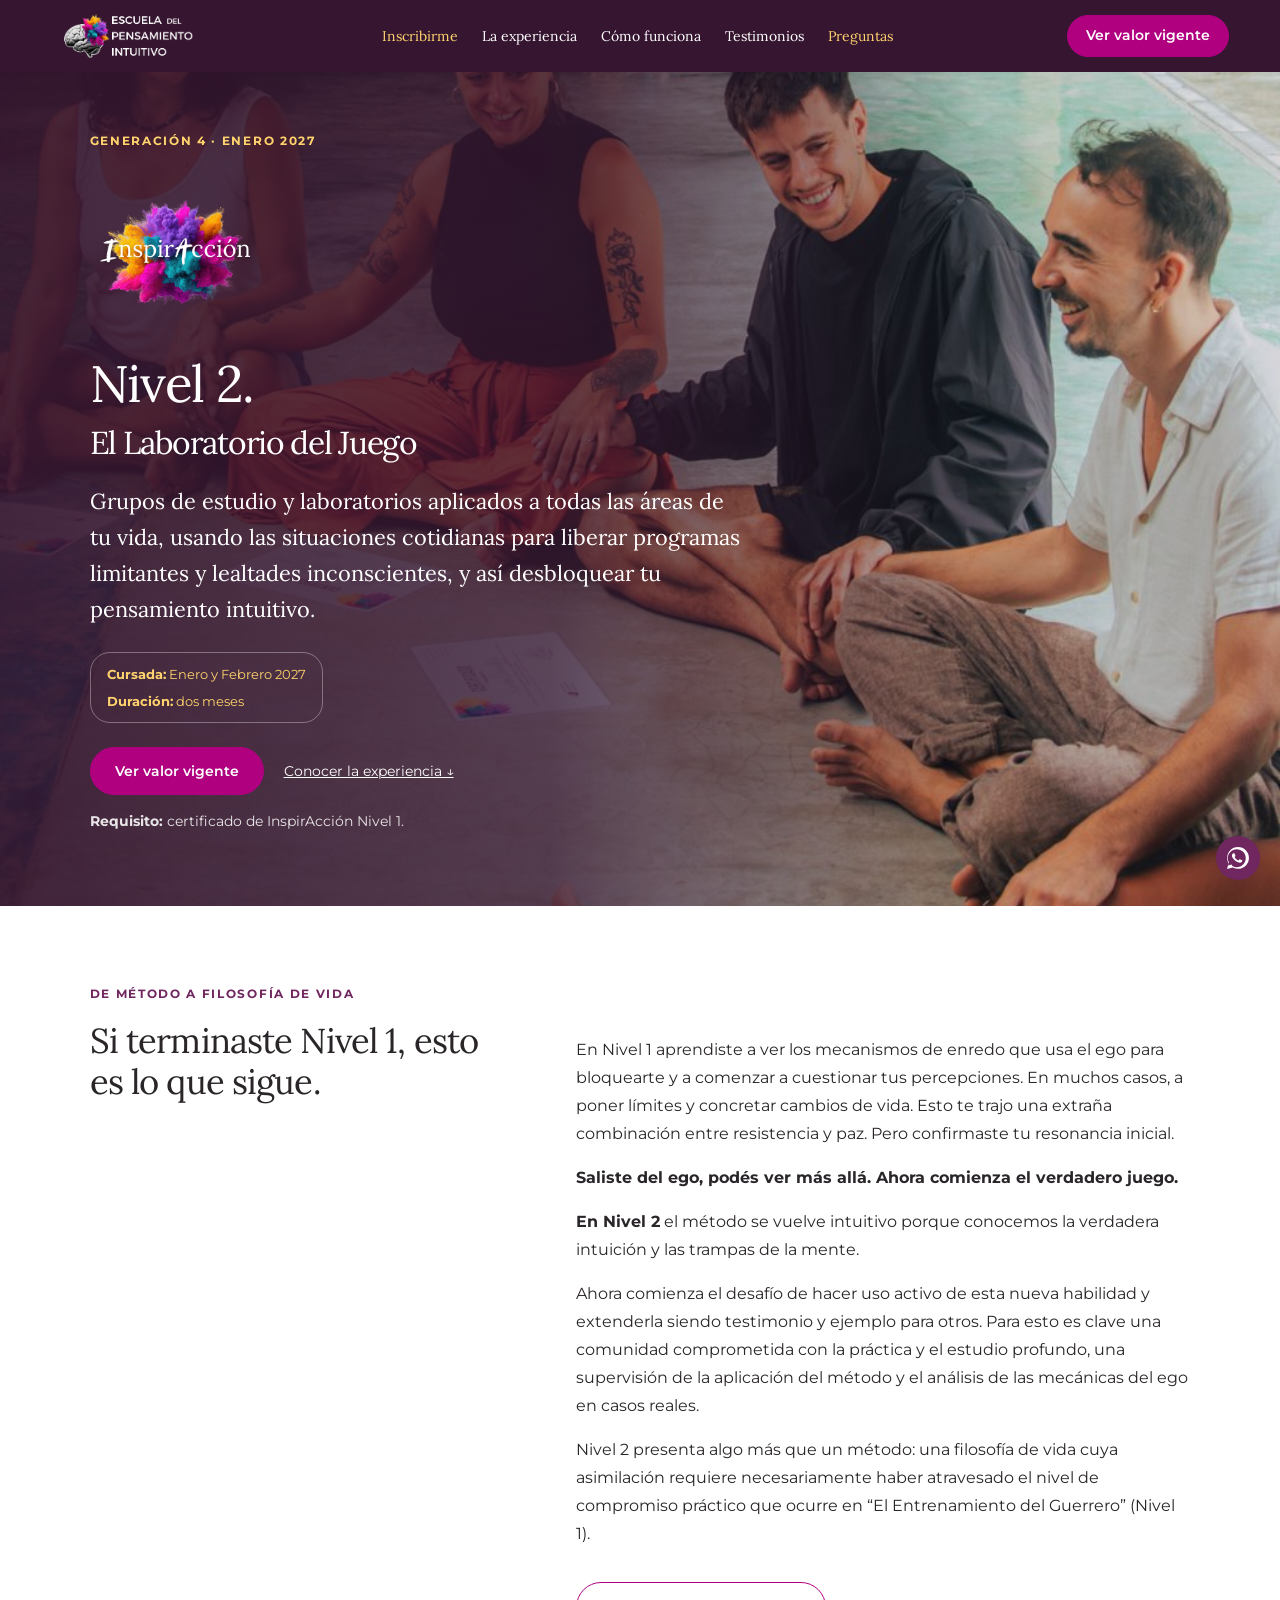
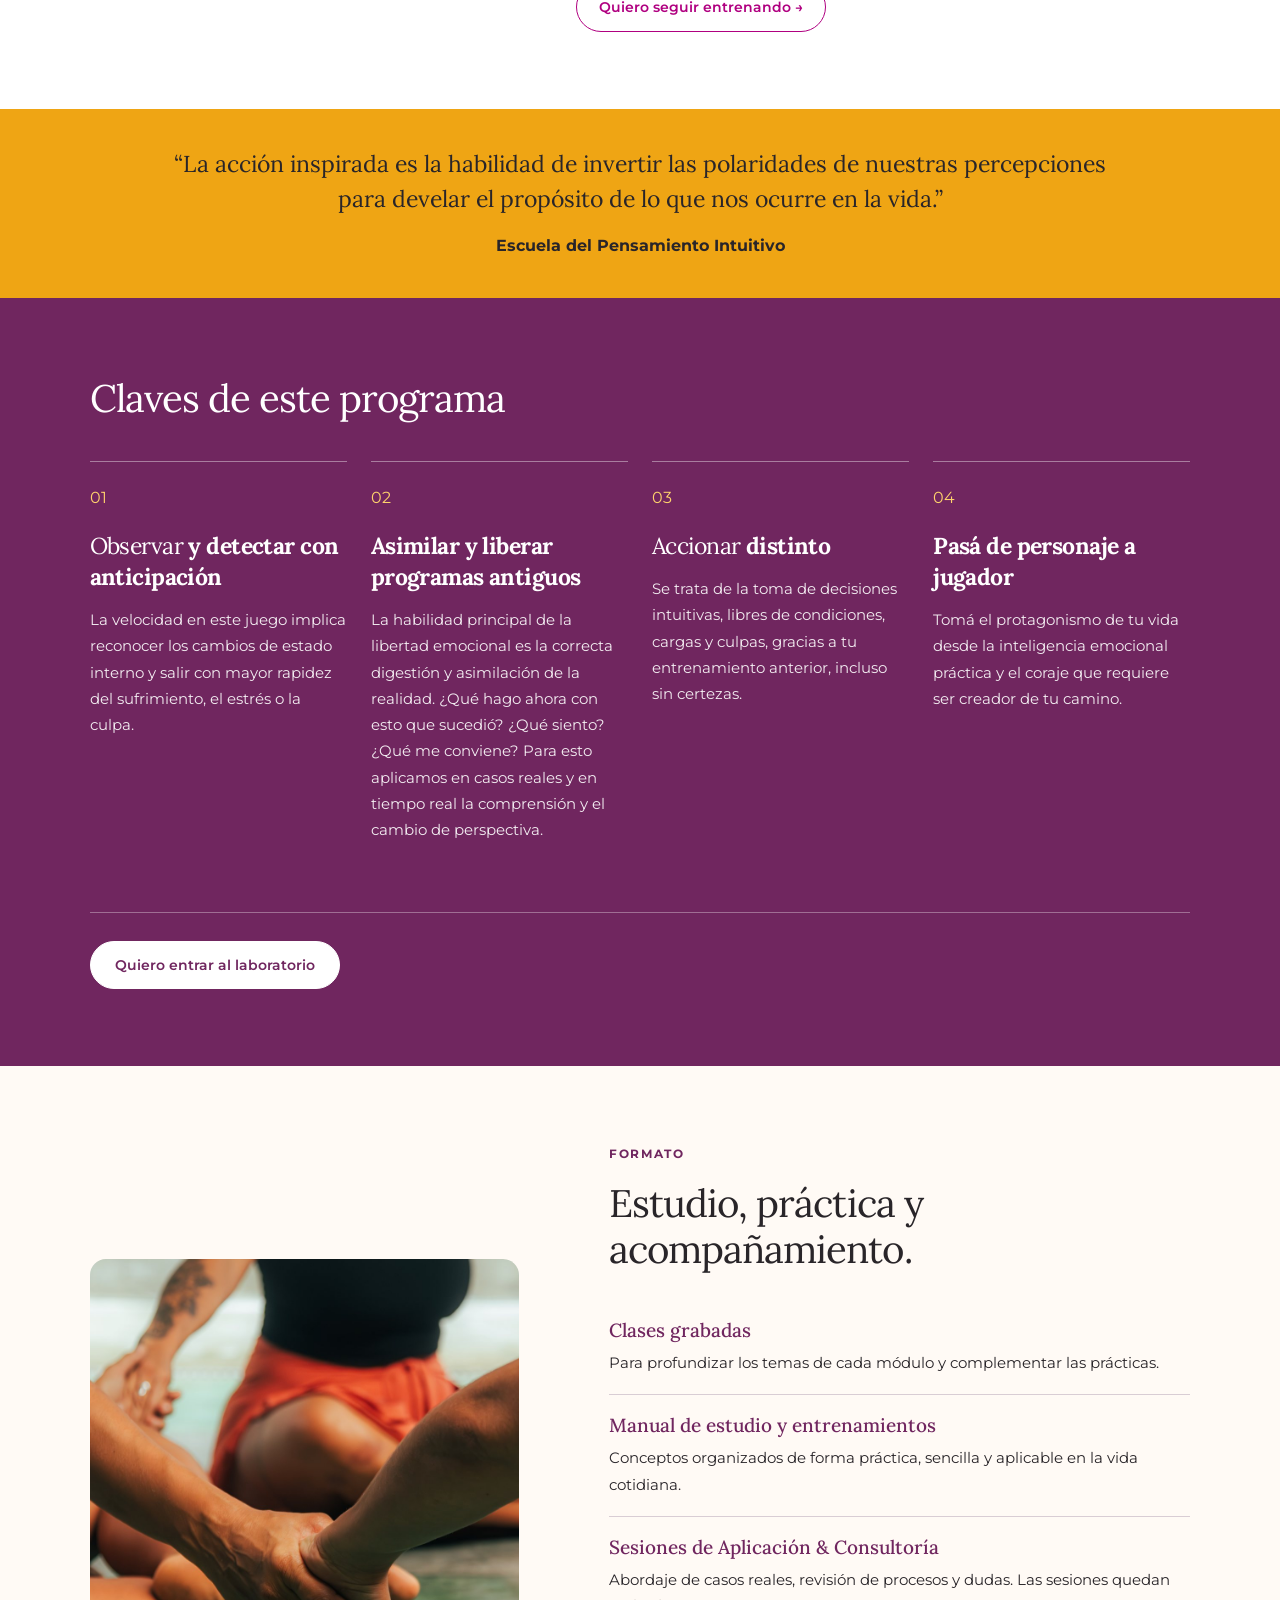
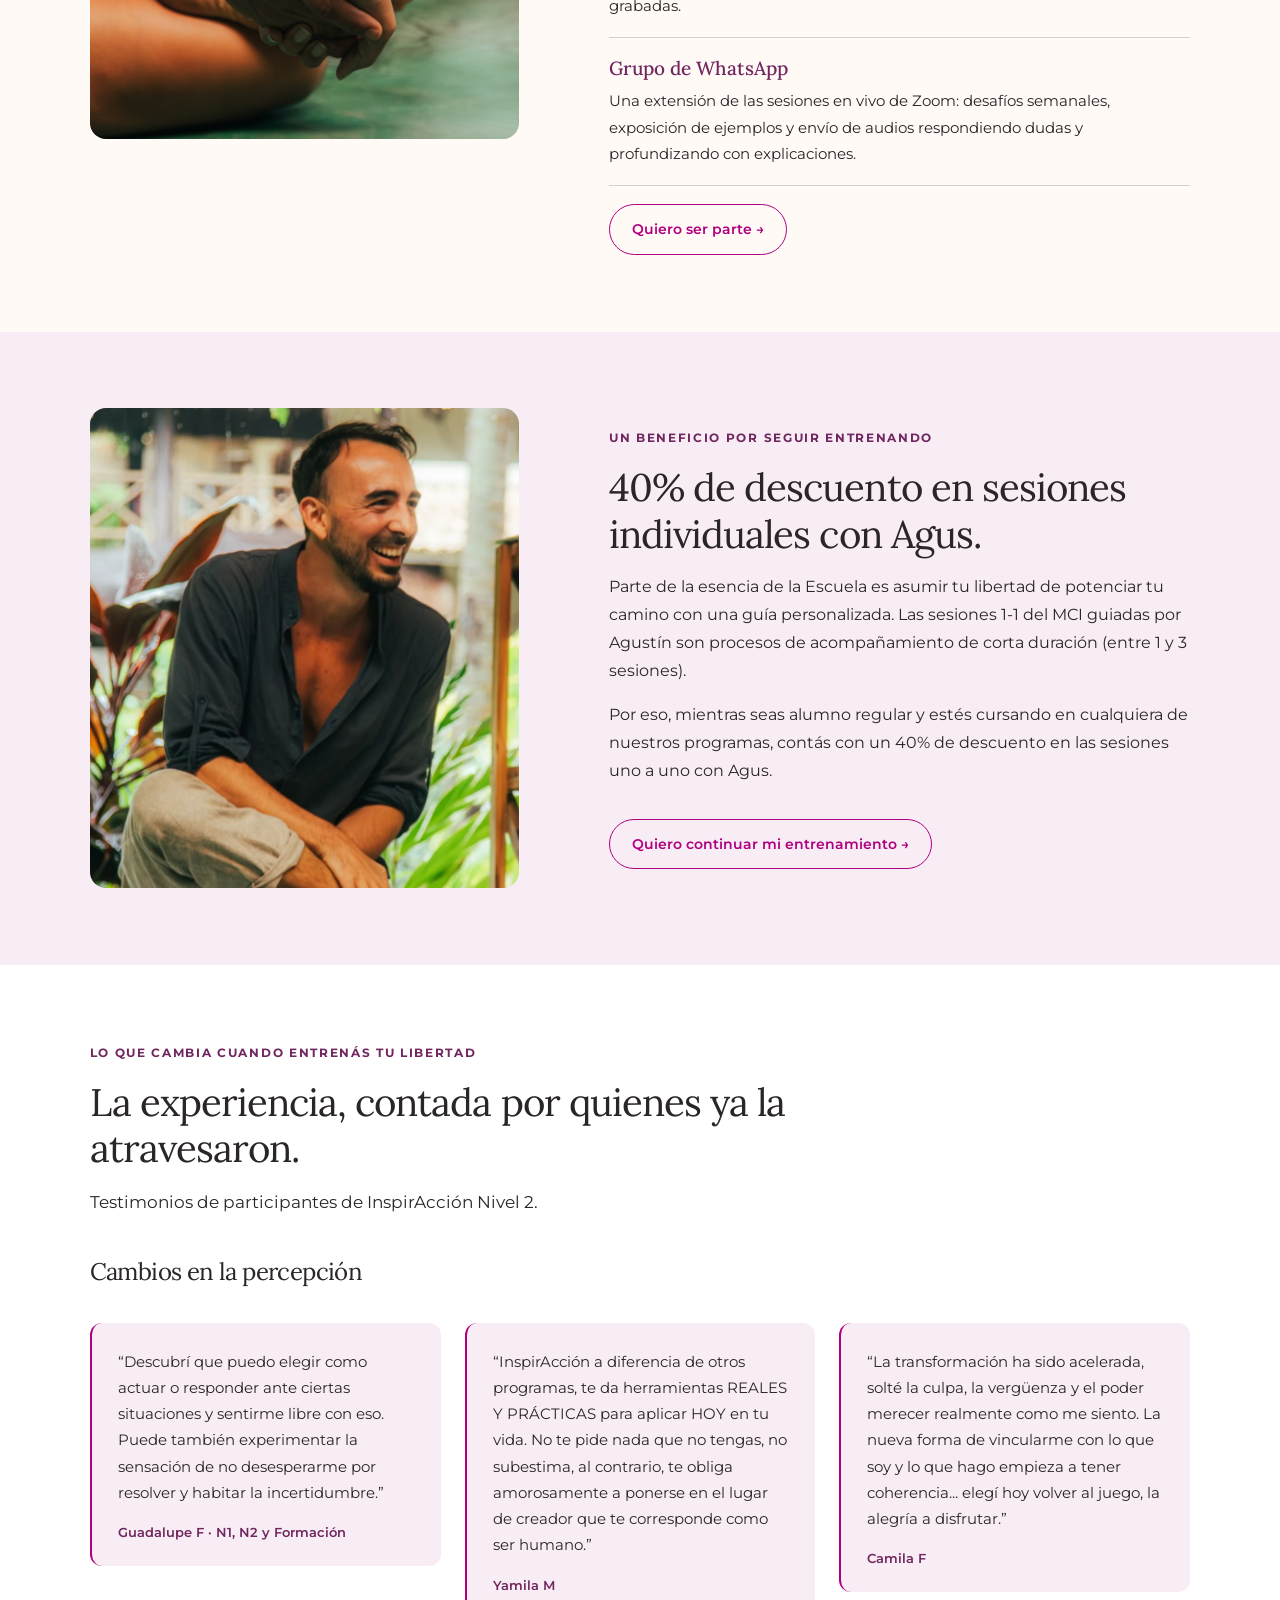
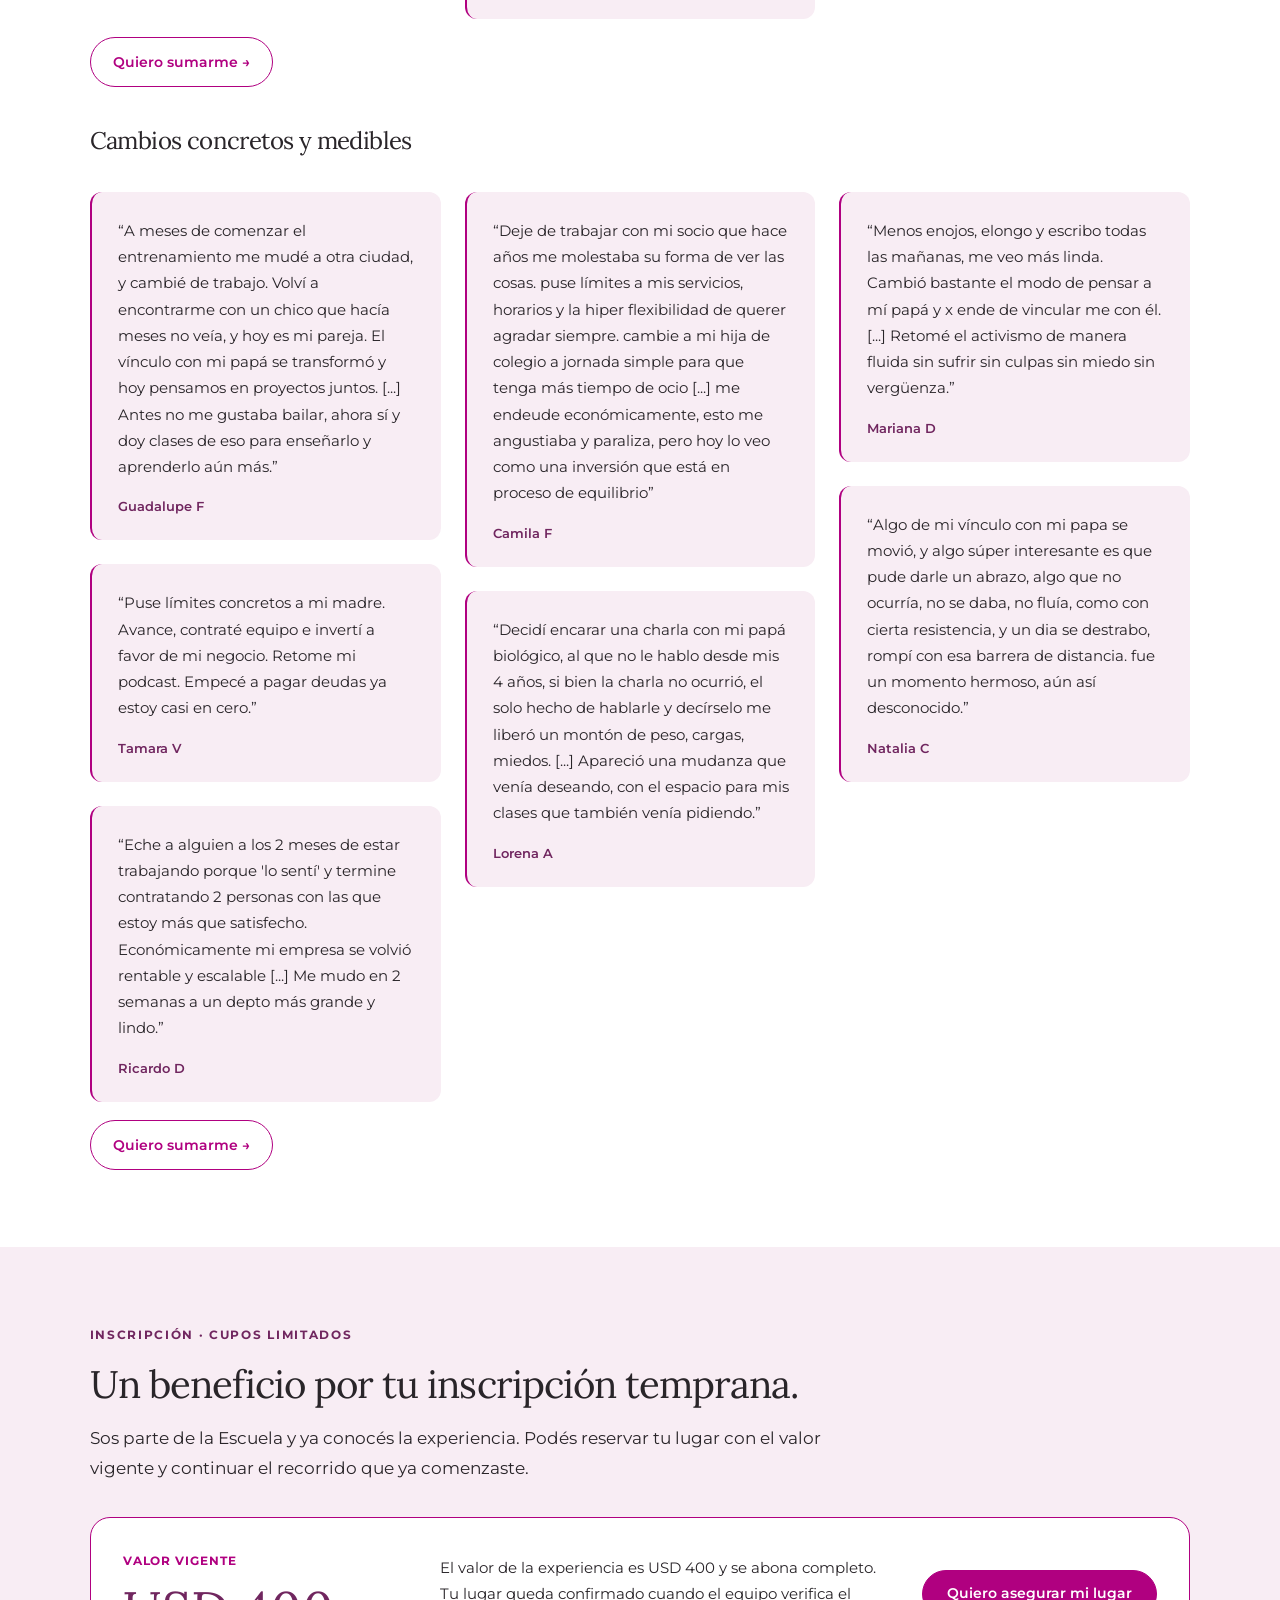
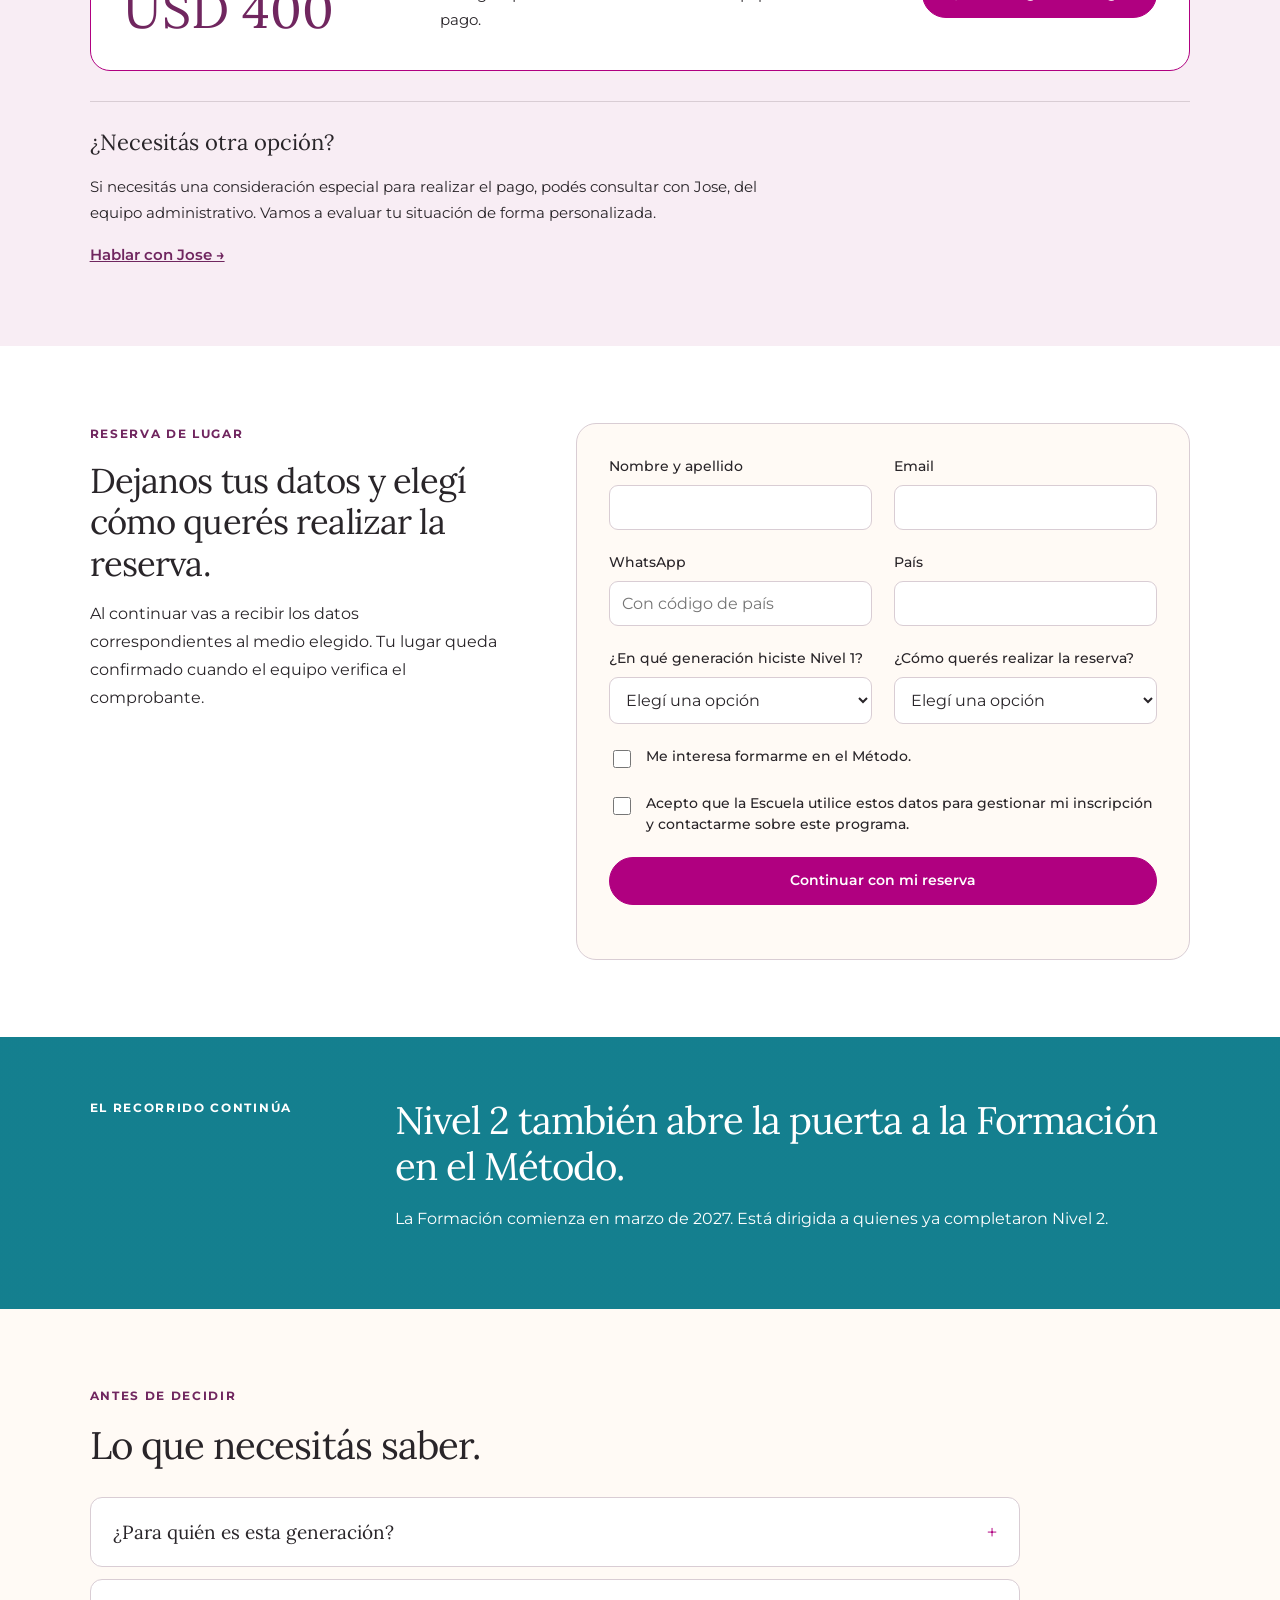
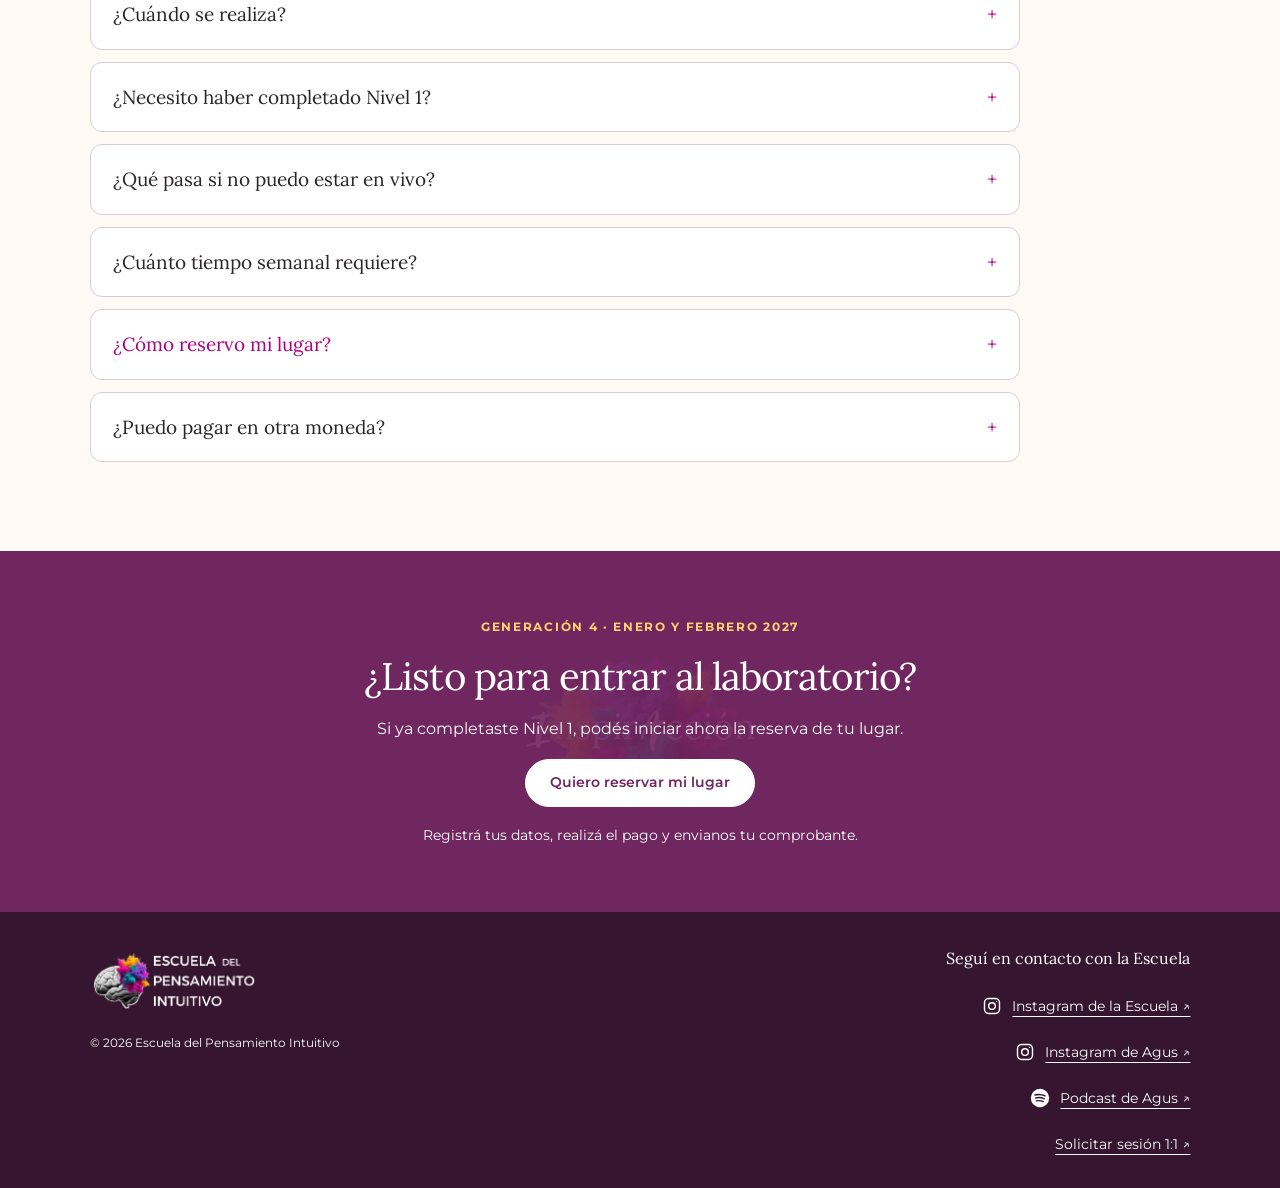
==== commit 48dc5b98: "Afinar jerarquia y alineacion superior del footer" ====
--- a/programas/inspiraccion-nivel-2/index.html
+++ b/programas/inspiraccion-nivel-2/index.html
@@ -1,4 +1,4 @@
-<!doctype html><html lang="es"><head><meta charset="utf-8"><meta name="viewport" content="width=device-width,initial-scale=1"><title>InspirAcción Nivel 2 · Generación 4</title><meta name="description" content="Dos meses de grupo de estudio y laboratorio para quienes completaron InspirAcción Nivel 1. Enero y febrero de 2027."><meta name="theme-color" content="#70265f"><link rel="preconnect" href="https://fonts.googleapis.com"><link rel="preconnect" href="https://fonts.gstatic.com" crossorigin><link href="https://fonts.googleapis.com/css2?family=Lora:ital,wght@0,400;0,500;0,600;1,400&family=Montserrat:wght@400;500;600;700&display=swap" rel="stylesheet"><link rel="stylesheet" href="nivel2.css?v=c525079da7"></head>
+<!doctype html><html lang="es"><head><meta charset="utf-8"><meta name="viewport" content="width=device-width,initial-scale=1"><title>InspirAcción Nivel 2 · Generación 4</title><meta name="description" content="Dos meses de grupo de estudio y laboratorio para quienes completaron InspirAcción Nivel 1. Enero y febrero de 2027."><meta name="theme-color" content="#70265f"><link rel="preconnect" href="https://fonts.googleapis.com"><link rel="preconnect" href="https://fonts.gstatic.com" crossorigin><link href="https://fonts.googleapis.com/css2?family=Lora:ital,wght@0,400;0,500;0,600;1,400&family=Montserrat:wght@400;500;600;700&display=swap" rel="stylesheet"><link rel="stylesheet" href="nivel2.css?v=f54f874d48"></head>
 <body><a class="skip" href="#contenido">Ir al contenido</a>
 <header><div class="school-brand"><img src="../../assets/brand/logo-epi-header.png" alt="Escuela del Pensamiento Intuitivo"></div><button class="menu-toggle" type="button" aria-expanded="false" aria-controls="landing-nav">Menú</button><nav id="landing-nav" aria-label="Secciones de la landing"><a class="nav-enroll" href="#inscripcion">Inscribirme</a><a href="#experiencia">La experiencia</a><a href="#formato">Cómo funciona</a><a href="#testimonios">Testimonios</a><a href="#preguntas">Preguntas</a><a class="nav-value" href="#inversion" data-value-link>Ver valor early bird</a></nav><a class="btn small" href="#inversion" data-value-link>Ver valor early bird</a></header>
 <main id="contenido">
--- a/programas/inspiraccion-nivel-2/nivel2.css
+++ b/programas/inspiraccion-nivel-2/nivel2.css
@@ -10,7 +10,7 @@
 .pricing{background:var(--rose)}.early-callout{display:grid;grid-template-columns:.7fr 1.1fr auto;align-items:center;gap:28px;margin-top:34px;padding:32px;background:white;border:1px solid var(--pink);border-radius:20px}.early-callout>div span{display:block;color:var(--pink);font-size:12px;font-weight:700;letter-spacing:.08em;text-transform:uppercase}.early-callout>div strong{display:block;margin-top:10px;color:var(--plum);font:400 clamp(38px,4vw,54px)/1.1 var(--serif)}.early-callout p{font-size:15px;margin:0}.list-reference{display:flex;flex-wrap:wrap;align-items:baseline;gap:12px 18px;margin-top:20px;color:#695763}.list-reference span,.list-reference p{font-size:14px}.list-reference strong{font:400 24px var(--serif);text-decoration:line-through}.list-reference p{margin:0}.human-note{margin-top:30px;padding-top:26px;border-top:1px solid var(--line)}.human-note strong{font:400 22px var(--serif)}.human-note p{font-size:15px}.human-note a{font-size:15px;font-weight:600}
 .enrollment{background:white;display:grid;grid-template-columns:.8fr 1.2fr;gap:6vw;align-items:start}.enrollment-copy{position:sticky;top:110px}.enrollment-copy h2{font-size:clamp(28px,2.7vw,38px)}.enrollment-form{display:grid;grid-template-columns:1fr 1fr;gap:22px;padding:32px;background:var(--paper);border:1px solid var(--line);border-radius:20px}.enrollment-form label{display:grid;gap:8px;font:500 14px/1.5 var(--sans);color:var(--ink)}.enrollment-form input,.enrollment-form select{width:100%;min-width:0;padding:12px;border:1px solid var(--line);border-radius:9px;background:white;font:400 16px var(--sans);color:var(--ink)}.enrollment-form .consent{grid-column:1/-1;display:flex;align-items:flex-start;gap:12px;font-size:14px}.consent input{width:18px;height:18px;min-height:0;padding:0;flex:0 0 18px;margin-top:4px;accent-color:var(--pink)}.enrollment-form .btn,.form-status{grid-column:1/-1}.enrollment-form .btn:disabled{opacity:.6;cursor:wait}.form-status{margin:0;color:var(--plum);font-size:14px}.payment-result{padding:32px;border:1px solid var(--line);border-radius:20px;background:var(--paper)}.payment-result h3{margin:12px 0 24px;font-size:clamp(24px,2.5vw,32px)}.payment-result small{display:block;margin-top:14px;font-size:14px}.payment-result strong{overflow-wrap:anywhere}.reservation-summary{padding:14px 18px;background:var(--rose);border-radius:12px}.quote-note{font-size:14px}.bank-detail{display:flex;flex-wrap:wrap;align-items:center;gap:6px}.bank-detail strong{font-size:14px;overflow-wrap:anywhere}.copy-bank{display:inline-flex;align-items:center;justify-content:center;flex:0 0 40px;width:40px;height:40px;padding:0;border:1px solid var(--line);border-radius:10px;background:white;color:var(--plum);cursor:pointer}.copy-bank:hover{background:var(--rose)}.copy-feedback{font-size:13px;color:var(--plum);margin:8px 0}.copy-feedback:empty{display:none}
 .path{display:grid;grid-template-columns:.5fr 1.5fr;gap:40px;padding:60px clamp(24px,7vw,110px);background:linear-gradient(#35152f0f,#35152f0f),var(--cyan);color:white}.path .tag{color:white}.faq{background:var(--paper)}.faq .heading{margin-bottom:28px}.faq details{max-width:930px;margin:12px 0;padding:0 22px;border:1px solid var(--line);border-radius:12px;background:white}.faq summary{display:flex;justify-content:space-between;gap:18px;padding:20px 0;cursor:pointer;list-style:none;font:400 19px/1.5 var(--serif)}summary::-webkit-details-marker{display:none}summary span{color:var(--pink)}details[open] summary>span:last-child{transform:rotate(45deg)}details p{margin:0;padding:0 0 22px;font-size:15px}
-.reserve{position:relative;padding:65px 24px;background:var(--plum);color:white;text-align:center;overflow:hidden}.reserve>img{position:absolute;width:260px;opacity:.08;left:50%;top:50%;transform:translate(-50%,-50%)}.reserve>*:not(img){position:relative}.reserve p{margin-left:auto;margin-right:auto}.reserve small{display:block;margin-top:16px;font-size:14px}footer{display:grid;grid-template-columns:minmax(300px,1fr) auto;align-items:end;gap:24px 40px;padding:36px clamp(24px,7vw,110px) 28px;background:var(--dark);color:white;font-size:13px}.footer-contact{grid-column:2;grid-row:1;text-align:right;justify-self:end}.footer-contact p{margin:0 0 22px;font:400 22px var(--serif)}.footer-links{display:flex;flex-direction:column;align-items:flex-end;gap:14px}.footer-icon{flex:0 0 20px}.footer-links a{display:inline-flex;align-items:center;gap:10px;min-height:32px}.footer-links a{color:white;font-size:14px;text-underline-offset:5px}.footer-links a:hover{color:#ffd36d}.footer-bottom{grid-column:1;grid-row:1;display:flex;flex-direction:column;align-items:flex-start;gap:18px}.footer-bottom span{font-size:12px;white-space:nowrap}footer img{width:170px}.jose-float{position:fixed;right:20px;bottom:20px;z-index:60;display:flex;align-items:center;justify-content:center;width:44px;height:44px;border-radius:999px;background:var(--plum);color:white;box-shadow:0 5px 20px #35152f40;text-decoration:none}.sticky{display:none}
+.reserve{position:relative;padding:65px 24px;background:var(--plum);color:white;text-align:center;overflow:hidden}.reserve>img{position:absolute;width:260px;opacity:.08;left:50%;top:50%;transform:translate(-50%,-50%)}.reserve>*:not(img){position:relative}.reserve p{margin-left:auto;margin-right:auto}.reserve small{display:block;margin-top:16px;font-size:14px}footer{display:grid;grid-template-columns:minmax(300px,1fr) auto;align-items:start;gap:24px 40px;padding:36px clamp(24px,7vw,110px) 28px;background:var(--dark);color:white;font-size:13px}.footer-contact{grid-column:2;grid-row:1;text-align:right;justify-self:end}.footer-contact p{margin:0 0 22px;font:400 16px var(--serif)}.footer-links{display:flex;flex-direction:column;align-items:flex-end;gap:14px}.footer-icon{flex:0 0 20px}.footer-links a{display:inline-flex;align-items:center;gap:10px;min-height:32px}.footer-links a{color:white;font-size:14px;text-underline-offset:5px}.footer-links a:hover{color:#ffd36d}.footer-bottom{grid-column:1;grid-row:1;display:flex;flex-direction:column;align-items:flex-start;gap:18px}.footer-bottom span{font-size:12px;white-space:nowrap}footer img{width:170px}.jose-float{position:fixed;right:20px;bottom:20px;z-index:60;display:flex;align-items:center;justify-content:center;width:44px;height:44px;border-radius:999px;background:var(--plum);color:white;box-shadow:0 5px 20px #35152f40;text-decoration:none}.sticky{display:none}
 @media(max-width:1050px){header{gap:14px}header nav{gap:16px}.early-callout{grid-template-columns:1fr;gap:20px}.early-callout .btn{justify-self:start}.cards{grid-template-columns:repeat(2,1fr)}.quotes{columns:2}}
 @media(max-width:1050px){header>.btn{display:none}.menu-toggle{display:block;background:transparent;border:1px solid #ffffff66;border-radius:999px;padding:10px 18px;color:white;font:500 14px var(--sans)}header nav{display:none;position:absolute;top:100%;left:0;right:0;padding:24px;background:var(--dark);flex-direction:column;align-items:stretch}header nav[data-open]{display:flex}header nav a{padding:10px;font-size:16px}header nav .nav-value{display:block;color:#ffd36d}.hero-content{width:min(650px,80vw)}.split,.format,.guide,.enrollment,.path{grid-template-columns:1fr;gap:30px}.enrollment-copy{position:static}.format>img,.guide>img{height:400px}}
 @media(max-width:600px){body{padding-bottom:60px;font-size:15px;line-height:1.7}h2,.split h2,.enrollment-copy h2{font-size:25px;line-height:1.25}.tag{font-size:11px;letter-spacing:.1em}header{min-height:64px;padding:8px 20px}header>.school-brand,header img{width:135px}.hero{min-height:0;padding:30px 22px;background:linear-gradient(90deg,#35152feb,#35152f94),url('../../assets/brand/circulo-presencial.jpg') 61% 72%/cover}.hero-content{width:100%}.hero h1{font-size:32px}.hero h1 span{font-size:21px;white-space:normal;margin-top:6px}.ia-logo{width:112px;margin-bottom:10px}.lead{font-size:17px;line-height:1.6}.hero-stage{margin:18px 0}.hero-actions{gap:10px}.note{font-size:13px}.heading>p:last-child{font-size:15px}.hero-actions{flex-direction:column;align-items:stretch}.hero-actions .quiet-link{text-align:center;min-height:44px;padding:10px 0}.section{padding:38px 22px}.split,.format,.guide,.enrollment,.path{gap:22px}.split h2{margin-bottom:0}.cards{margin-top:24px;gap:16px}.cards article{padding:16px 0}.cards h3{font-size:20px;margin:12px 0 10px}.testimonials>h3{font-size:21px;margin-top:28px}.quotes{margin-top:22px}.quotes blockquote{padding:20px;margin-bottom:18px}.format ul{margin-top:20px}.format li{padding:14px 0}.format li b{font-size:18px}.continuity-note{margin-top:20px;padding-top:20px}.soft-cta{margin-top:14px}.cards,.enrollment-form{grid-template-columns:1fr}.continuity-note{align-items:stretch;flex-direction:column}.quotes{columns:1}.format>img,.guide>img{height:240px}.early-callout,.enrollment-form,.payment-result{padding:24px}.early-callout .btn{justify-self:stretch}.path{padding:36px 22px}.quote{padding:26px 22px}.quote p{font-size:18px}.quote small{font-size:14px}.early-callout{margin-top:24px;gap:16px}.early-callout>div strong{font-size:34px}.payment-result{padding:20px}.payment-result h3{font-size:21px;line-height:1.35;margin:10px 0 18px}.payment-result p{font-size:14px;line-height:1.65}.payment-result .tag{font-size:11px}.payment-result .reservation-summary{padding:10px 12px}.payment-result small{font-size:12px}.payment-result .btn{font-size:13px;width:100%;padding:11px 16px}.payment-result .quote-note{font-size:12px}.bank-detail{gap:5px}.faq summary{font-size:18px;padding:16px 0}.reserve{padding:38px 22px}footer{padding:28px 22px 22px;gap:22px}.footer-contact p{font-size:18px;margin-bottom:14px}.footer-links{gap:6px}.footer-links a{font-size:13px;min-height:40px}.footer-bottom{gap:12px}footer img{width:135px}.enrollment-form{gap:18px}footer{grid-template-columns:1fr}.footer-contact,.footer-bottom{grid-column:auto;grid-row:auto}.footer-contact{text-align:left;justify-self:stretch}.footer-bottom span{white-space:normal}.footer-links{flex-direction:column;align-items:flex-start}.footer-links a{padding:6px 0}.footer-bottom{align-items:flex-start;flex-direction:column}.sticky{position:fixed;inset:auto 0 0;z-index:55;display:flex;min-height:60px;align-items:center;justify-content:center;background:var(--pink);color:white;font-weight:600;text-decoration:none}.jose-float{right:12px;bottom:8px;border:1px solid #ffffff66}}
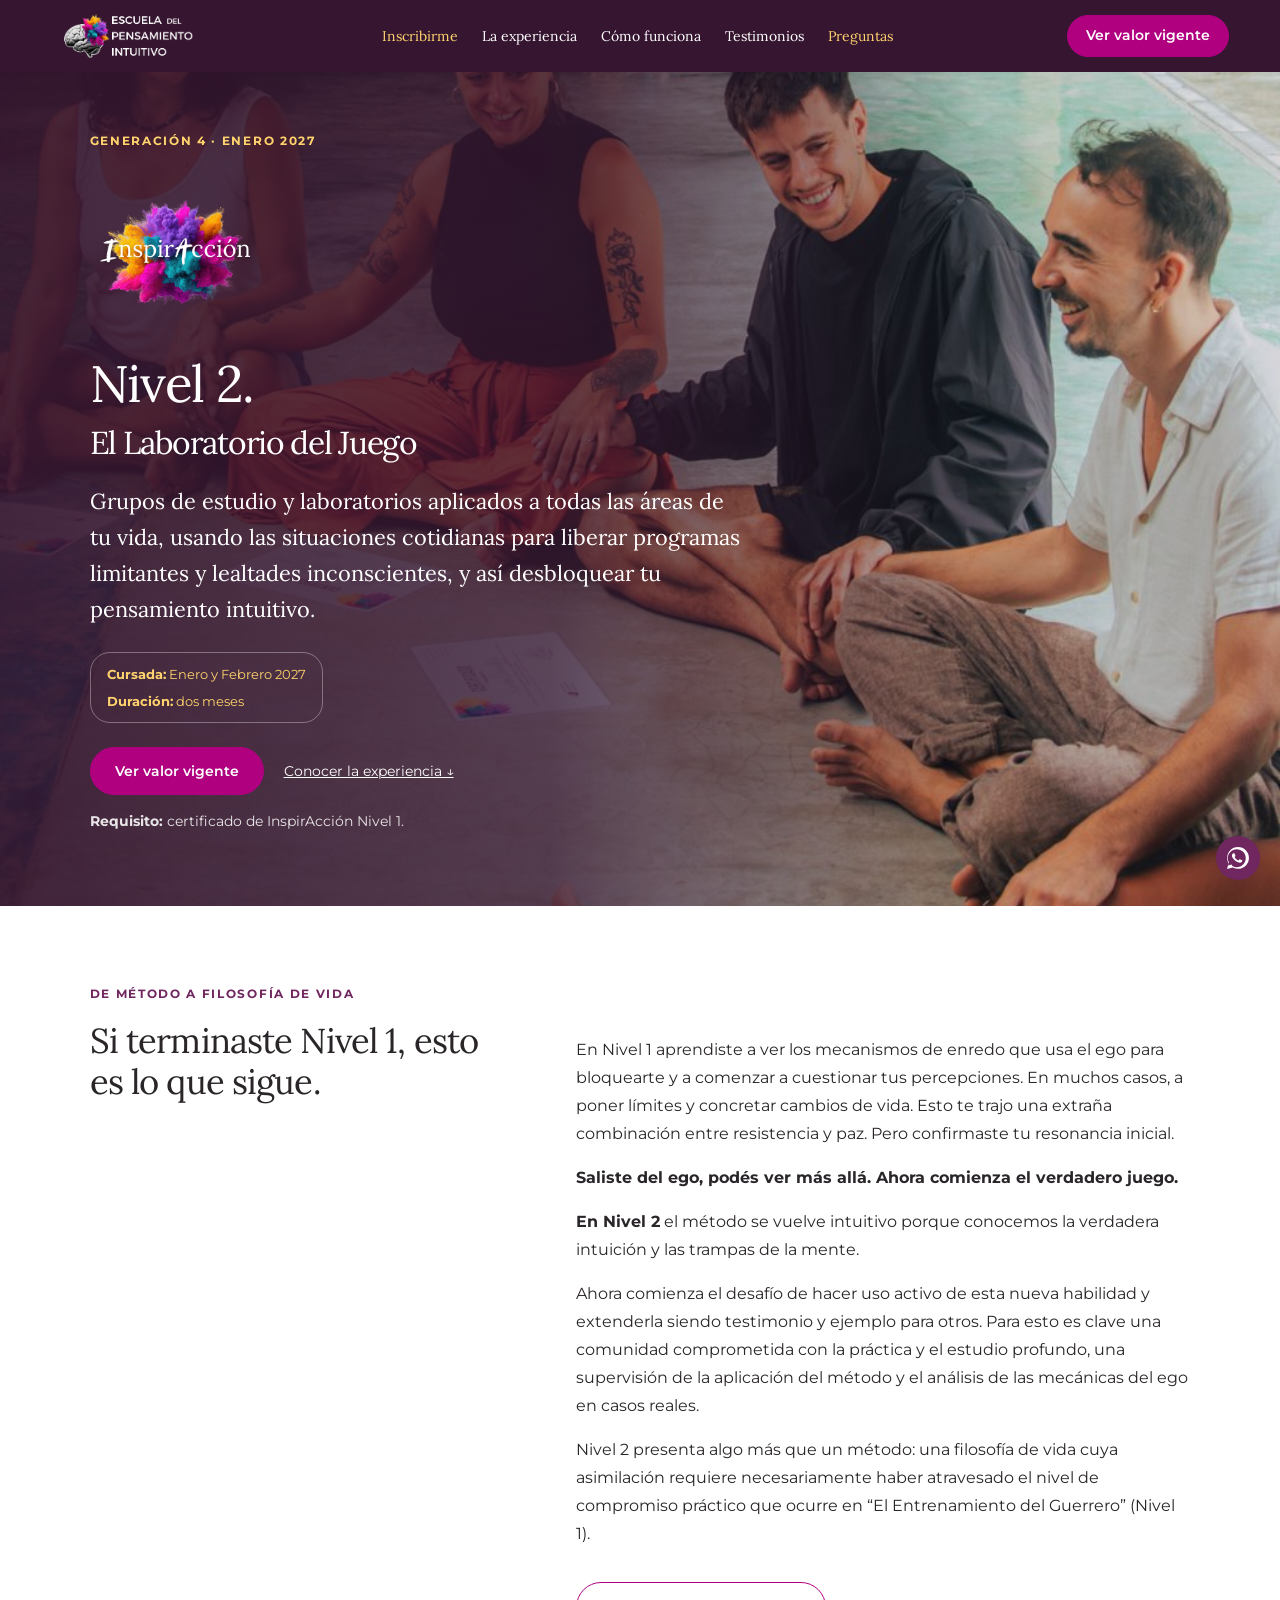
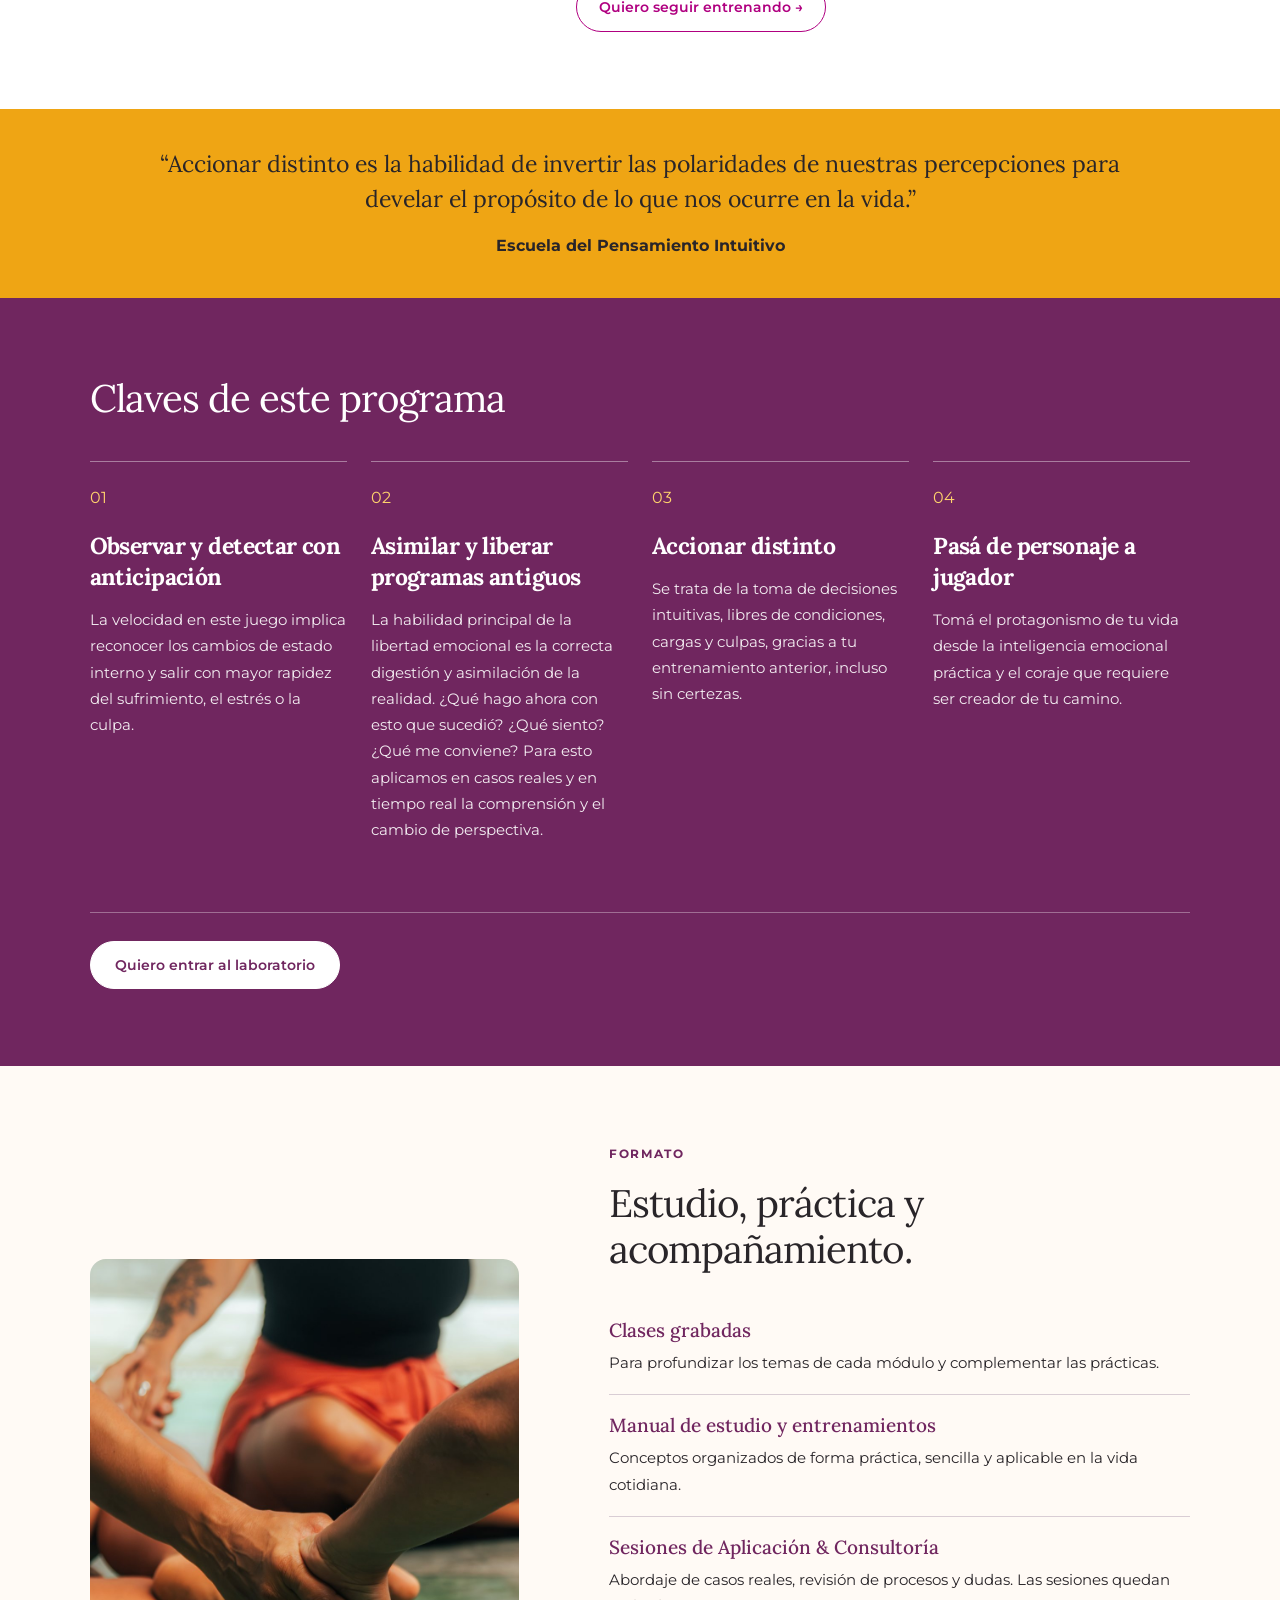
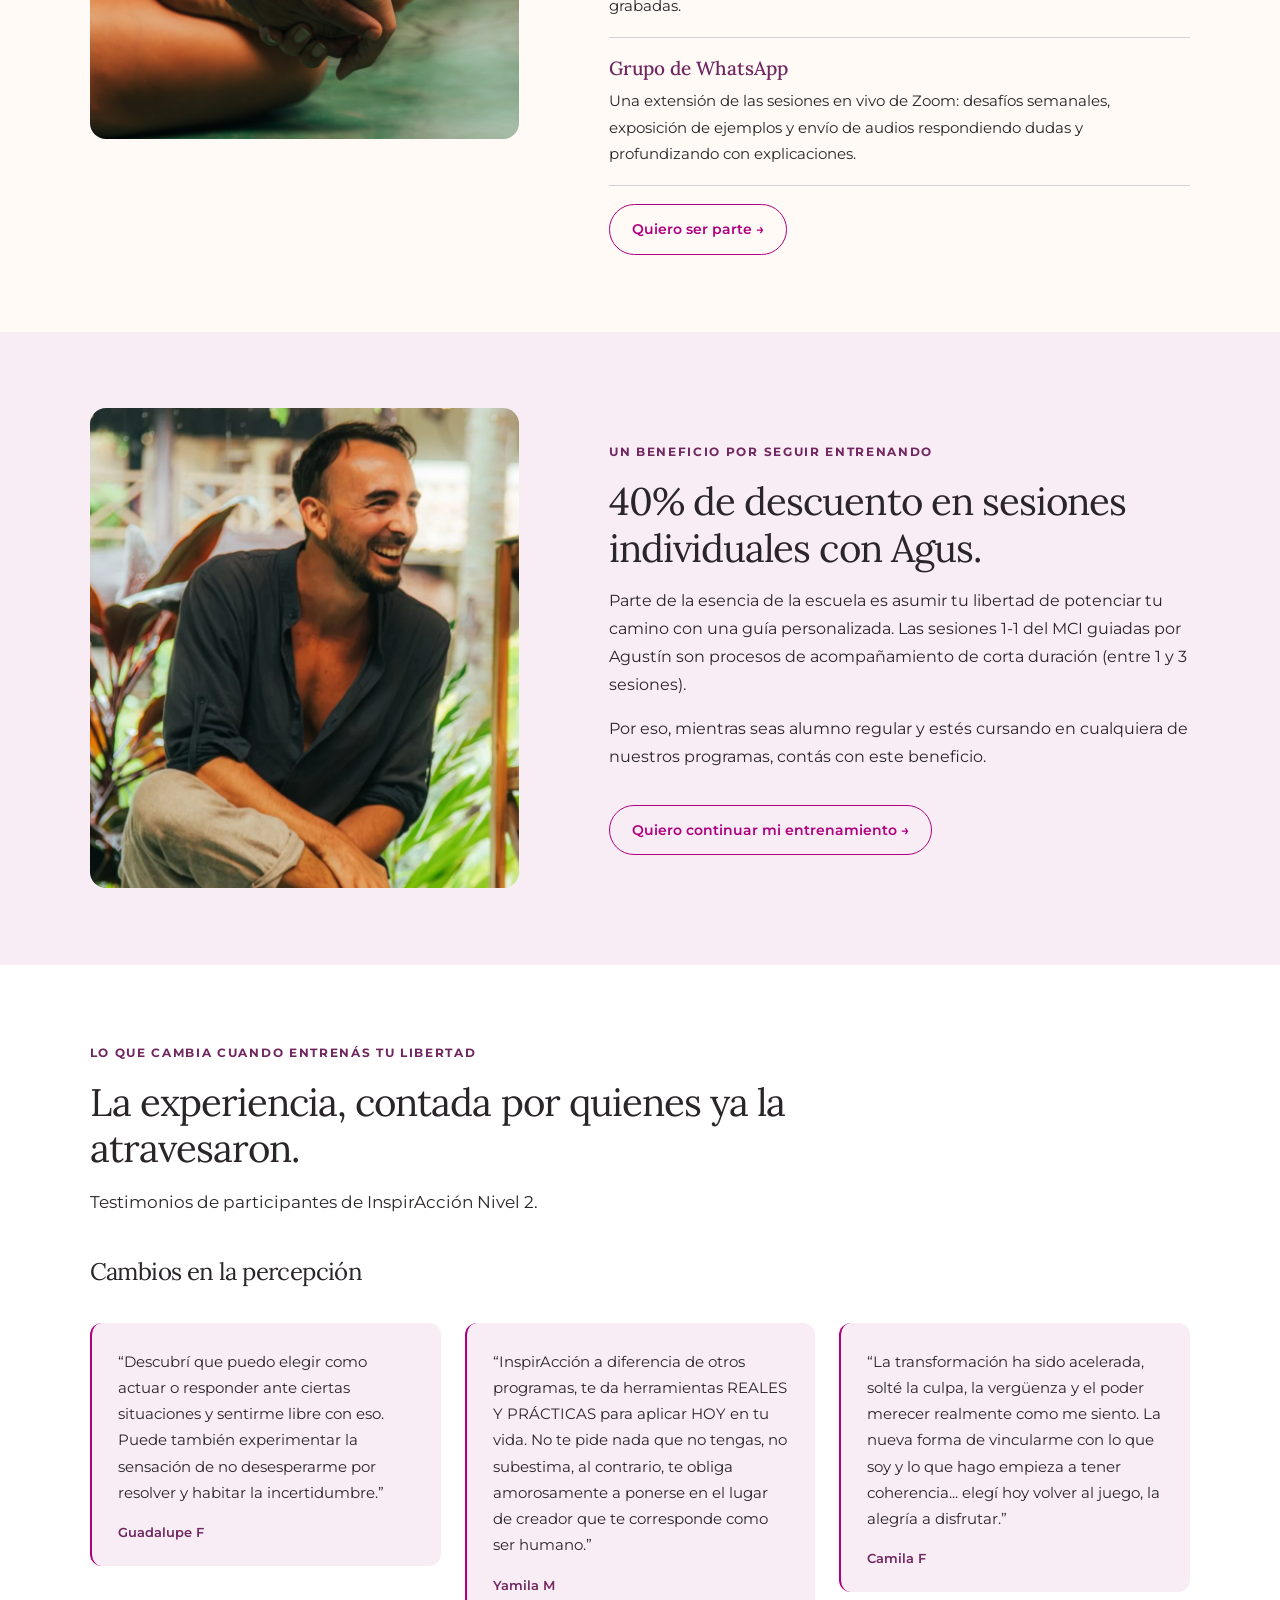
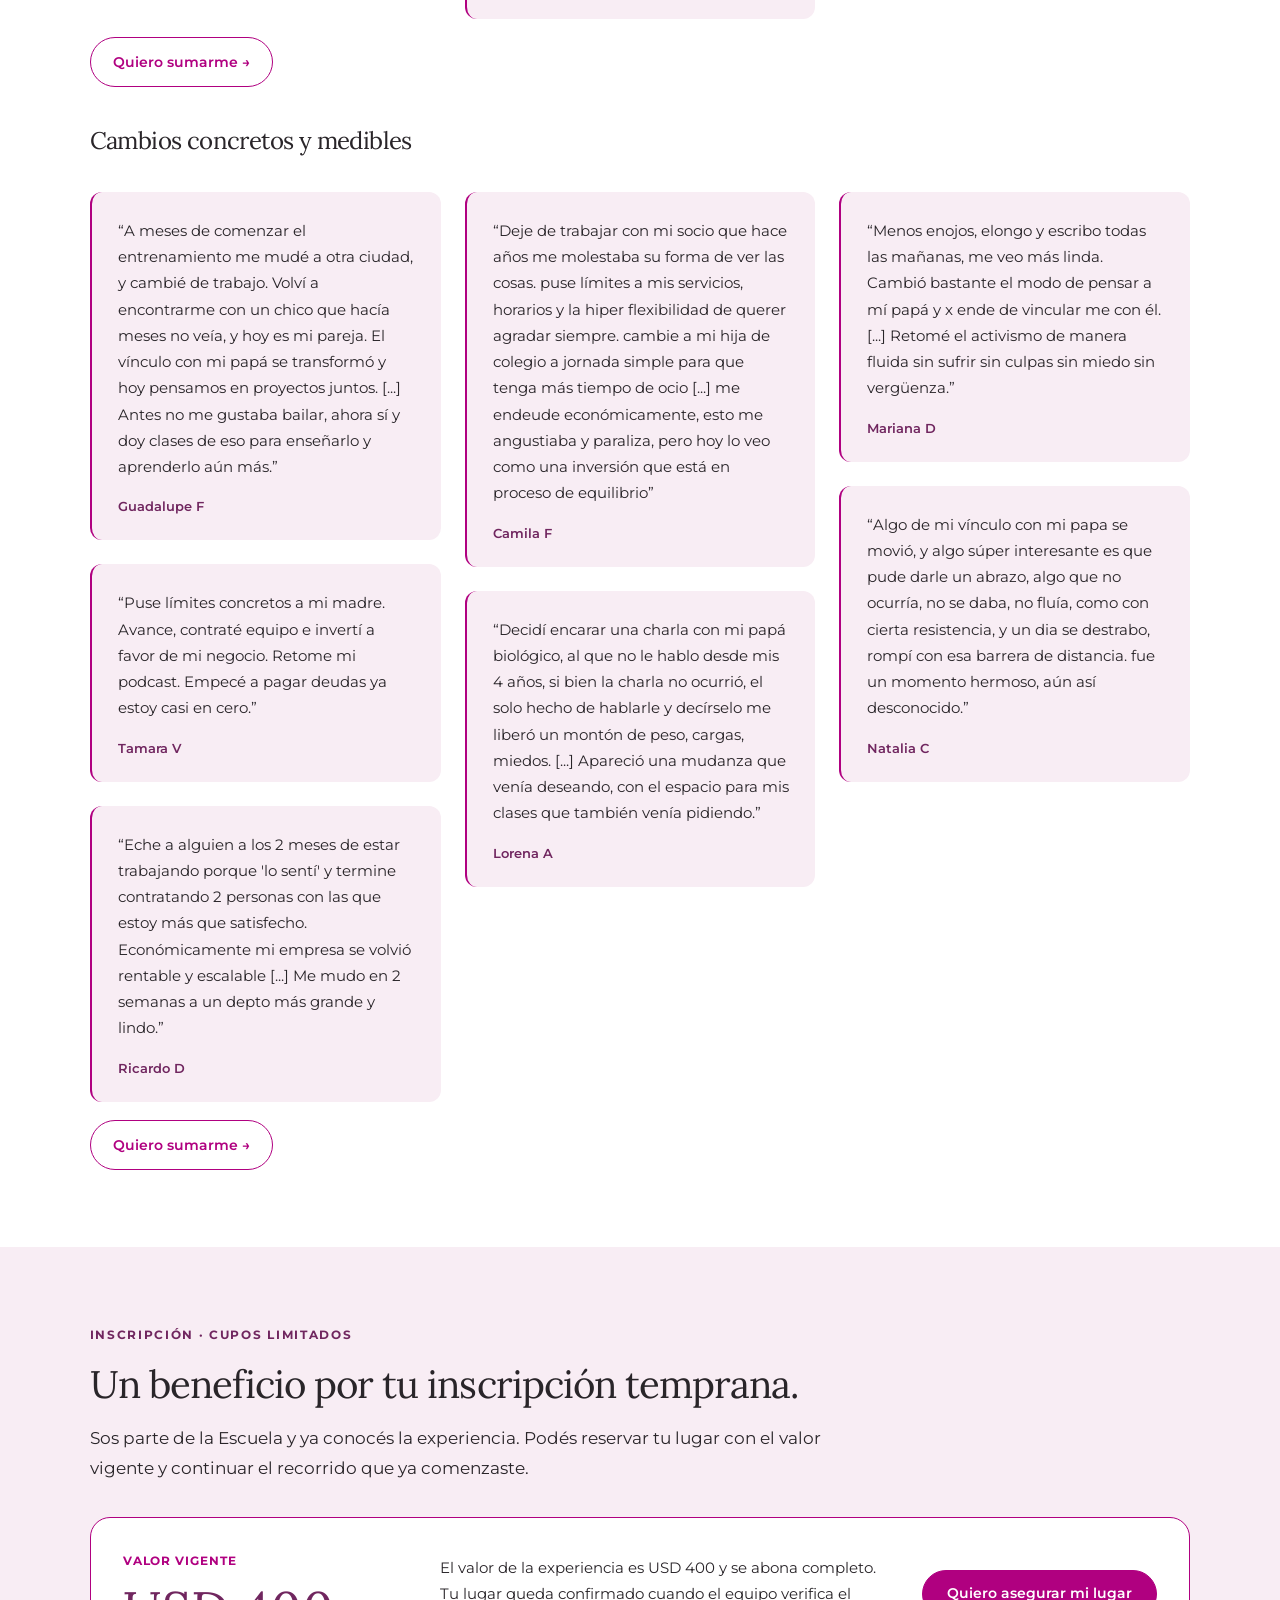
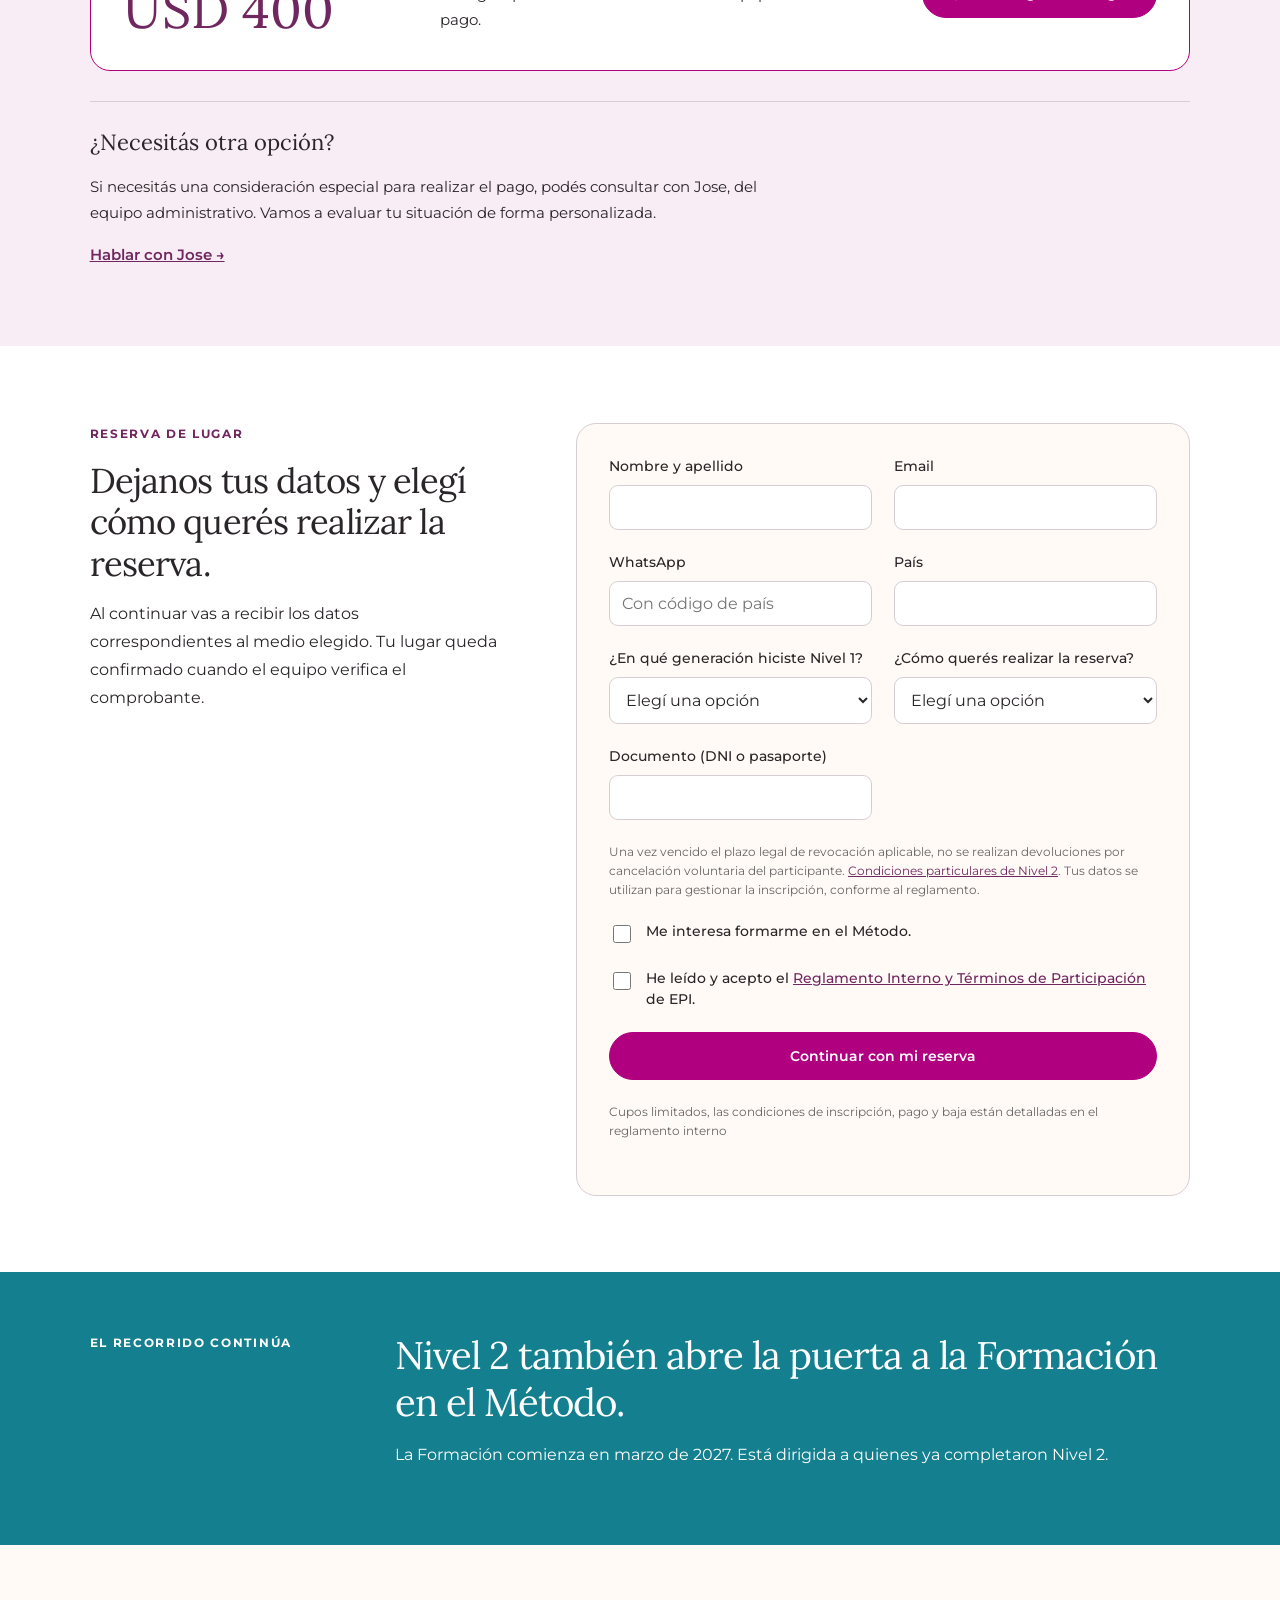
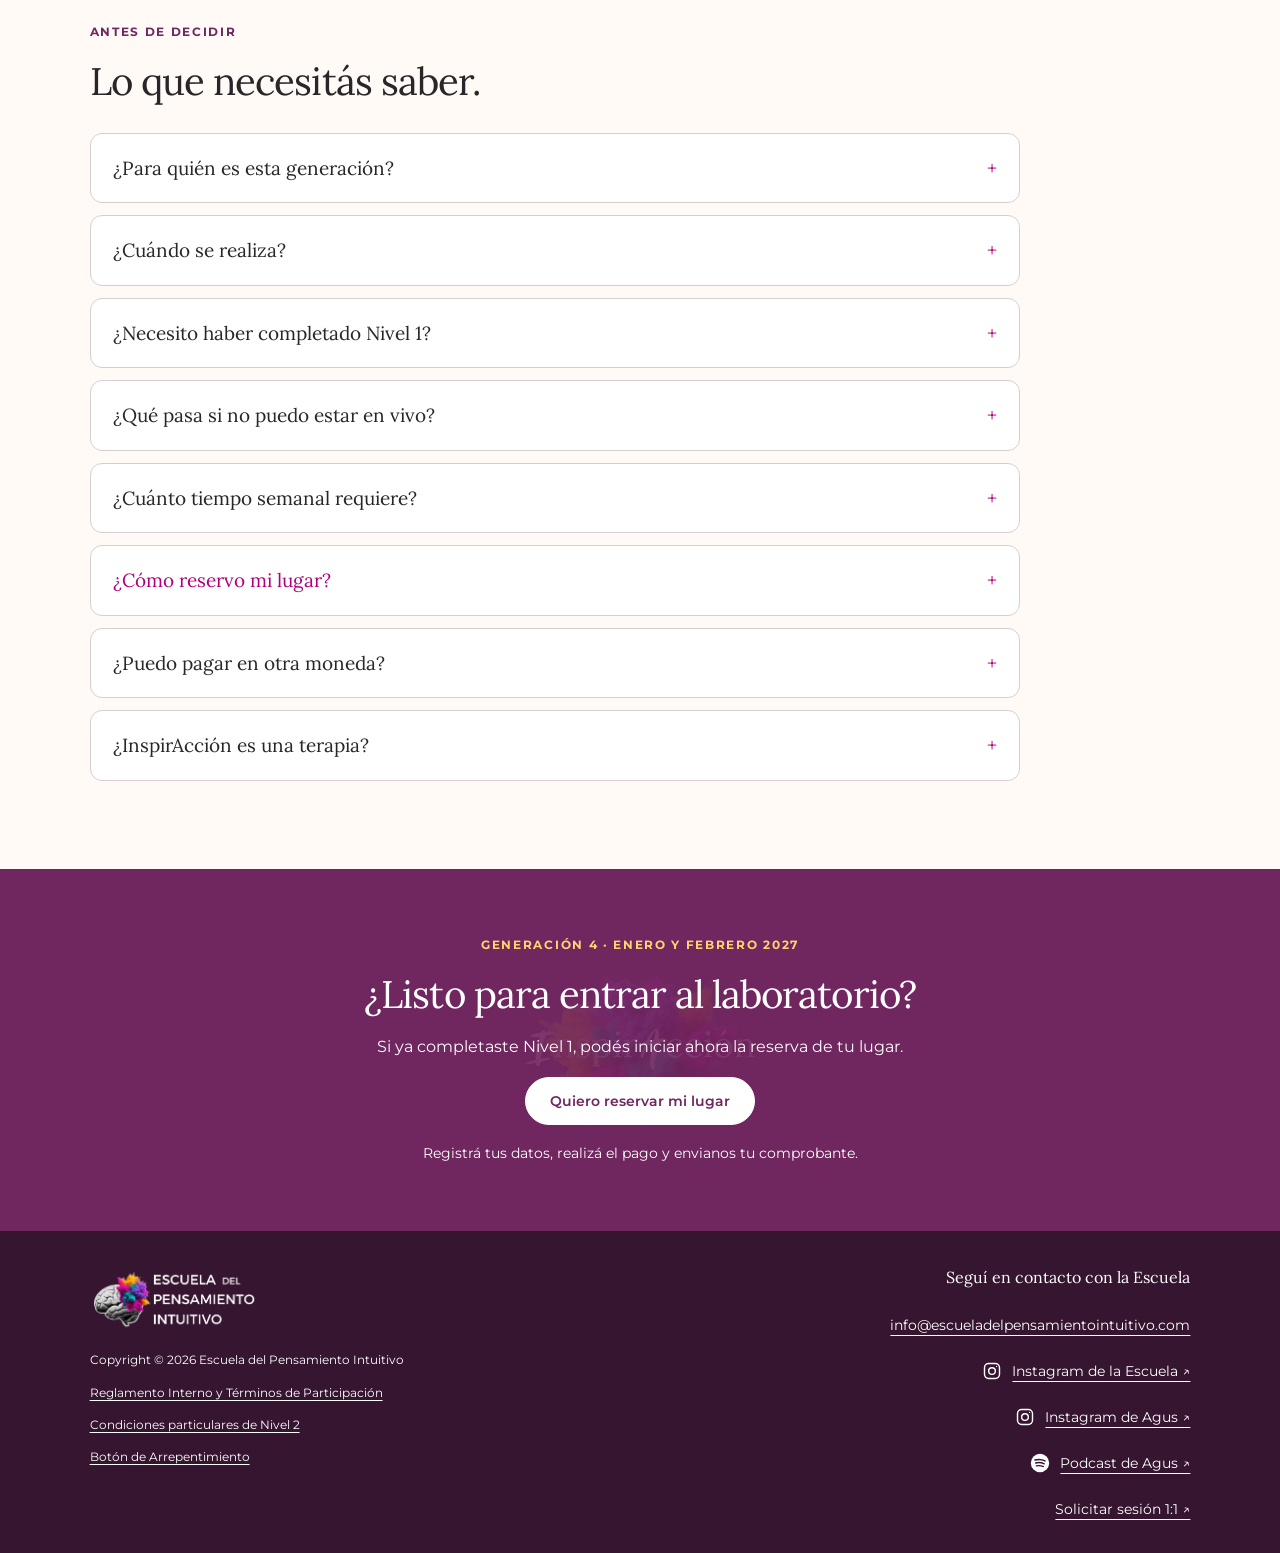
==== commit 0352256f: "Consolidar landing publicada, legales, revocacion y fuentes editables" ====
--- a/programas/inspiraccion-nivel-2/index.html
+++ b/programas/inspiraccion-nivel-2/index.html
@@ -1,17 +1,17 @@
-<!doctype html><html lang="es"><head><meta charset="utf-8"><meta name="viewport" content="width=device-width,initial-scale=1"><title>InspirAcción Nivel 2 · Generación 4</title><meta name="description" content="Dos meses de grupo de estudio y laboratorio para quienes completaron InspirAcción Nivel 1. Enero y febrero de 2027."><meta name="theme-color" content="#70265f"><link rel="preconnect" href="https://fonts.googleapis.com"><link rel="preconnect" href="https://fonts.gstatic.com" crossorigin><link href="https://fonts.googleapis.com/css2?family=Lora:ital,wght@0,400;0,500;0,600;1,400&family=Montserrat:wght@400;500;600;700&display=swap" rel="stylesheet"><link rel="stylesheet" href="nivel2.css?v=f54f874d48"></head>
+<!doctype html><html lang="es"><head><meta charset="utf-8"><meta name="viewport" content="width=device-width,initial-scale=1"><title>InspirAcción Nivel 2 · Generación 4</title><meta name="description" content="Dos meses de grupo de estudio y laboratorio para quienes completaron InspirAcción Nivel 1. Enero y febrero de 2027."><meta name="theme-color" content="#70265f"><link rel="preconnect" href="https://fonts.googleapis.com"><link rel="preconnect" href="https://fonts.gstatic.com" crossorigin><link href="https://fonts.googleapis.com/css2?family=Lora:ital,wght@0,400;0,500;0,600;1,400&family=Montserrat:wght@400;500;600;700&display=swap" rel="stylesheet"><link rel="stylesheet" href="nivel2.css?v=1722be92e3"><link rel="icon" type="image/svg+xml" href="favicon-epi.svg?v=20260918"></head>
 <body><a class="skip" href="#contenido">Ir al contenido</a>
 <header><div class="school-brand"><img src="../../assets/brand/logo-epi-header.png" alt="Escuela del Pensamiento Intuitivo"></div><button class="menu-toggle" type="button" aria-expanded="false" aria-controls="landing-nav">Menú</button><nav id="landing-nav" aria-label="Secciones de la landing"><a class="nav-enroll" href="#inscripcion">Inscribirme</a><a href="#experiencia">La experiencia</a><a href="#formato">Cómo funciona</a><a href="#testimonios">Testimonios</a><a href="#preguntas">Preguntas</a><a class="nav-value" href="#inversion" data-value-link>Ver valor early bird</a></nav><a class="btn small" href="#inversion" data-value-link>Ver valor early bird</a></header>
 <main id="contenido">
 <section class="hero"><div class="hero-content"><p class="tag">Generación 4 · Enero 2027</p><img class="ia-logo" src="../../assets/brand/logo-inspiraccion.png" alt="InspirAcción"><h1>Nivel 2.<span>El Laboratorio del Juego</span></h1><p class="lead">Grupos de estudio y laboratorios aplicados a todas las áreas de tu vida, usando las situaciones cotidianas para liberar programas limitantes y lealtades inconscientes, y así desbloquear tu pensamiento intuitivo.</p><div class="hero-stage"><span><strong>Cursada:</strong> Enero y Febrero 2027</span><span><strong>Duración:</strong> dos meses</span></div><div class="hero-actions"><a class="btn" href="#inversion" data-value-link>Ver valor early bird</a><a class="quiet-link" href="#experiencia">Conocer la experiencia ↓</a></div><p class="note"><strong>Requisito:</strong> certificado de InspirAcción Nivel 1.</p></div></section>
 <section class="section intro"><p class="tag ink">De método a filosofía de vida</p><div class="split"><div><h2>Si terminaste Nivel 1, esto es lo que sigue.</h2></div><div><p>En Nivel 1 aprendiste a ver los mecanismos de enredo que usa el ego para bloquearte y a comenzar a cuestionar tus percepciones. En muchos casos, a poner límites y concretar cambios de vida. Esto te trajo una extraña combinación entre resistencia y paz. Pero confirmaste tu resonancia inicial.</p><p><strong>Saliste del ego, podés ver más allá. Ahora comienza el verdadero juego.</strong></p><p><strong>En Nivel 2</strong> el método se vuelve intuitivo porque conocemos la verdadera intuición y las trampas de la mente.</p><p>Ahora comienza el desafío de hacer uso activo de esta nueva habilidad y extenderla siendo testimonio y ejemplo para otros. Para esto es clave una comunidad comprometida con la práctica y el estudio profundo, una supervisión de la aplicación del método y el análisis de las mecánicas del ego en casos reales.</p><p>Nivel 2 presenta algo más que un método: una filosofía de vida cuya asimilación requiere necesariamente haber atravesado el nivel de compromiso práctico que ocurre en “El Entrenamiento del Guerrero” (Nivel 1).</p><a class="soft-cta" href="#inscripcion">Quiero seguir entrenando →</a></div></div></section>
-<section class="quote"><p>“La acción inspirada es la habilidad de invertir las polaridades de nuestras percepciones para develar el propósito de lo que nos ocurre en la vida.”</p><small><strong>Escuela del Pensamiento Intuitivo</strong></small></section>
-<section class="section dark" id="experiencia"><div class="heading"><h2>Claves de este programa</h2></div><div class="cards"><article><i>01</i><h3>Observar<strong> y detectar con anticipación</strong></h3><p>La velocidad en este juego implica reconocer los cambios de estado interno y salir con mayor rapidez del sufrimiento, el estrés o la culpa.</p></article><article><i>02</i><h3><strong>Asimilar y liberar programas antiguos</strong></h3><p>La habilidad principal de la libertad emocional es la correcta digestión y asimilación de la realidad. ¿Qué hago ahora con esto que sucedió? ¿Qué siento? ¿Qué me conviene? Para esto aplicamos en casos reales y en tiempo real la comprensión y el cambio de perspectiva.</p></article><article><i>03</i><h3>Accionar<strong> distinto</strong></h3><p>Se trata de la toma de decisiones intuitivas, libres de condiciones, cargas y culpas, gracias a tu entrenamiento anterior, incluso sin certezas.</p></article><article><i>04</i><h3><strong>Pasá de personaje a jugador</strong></h3><p>Tomá el protagonismo de tu vida desde la inteligencia emocional práctica y el coraje que requiere ser creador de tu camino.</p></article></div><div class="continuity-note"><a class="btn light" href="#inscripcion">Quiero entrar al laboratorio</a></div></section>
+<section class="quote"><p>“Accionar distinto es la habilidad de invertir las polaridades de nuestras percepciones para develar el propósito de lo que nos ocurre en la vida.”</p><small><strong>Escuela del Pensamiento Intuitivo</strong></small></section>
+<section class="section dark" id="experiencia"><div class="heading"><h2>Claves de este programa</h2></div><div class="cards"><article><i>01</i><h3><strong>Observar y detectar con anticipación</strong></h3><p>La velocidad en este juego implica reconocer los cambios de estado interno y salir con mayor rapidez del sufrimiento, el estrés o la culpa.</p></article><article><i>02</i><h3><strong>Asimilar y liberar programas antiguos</strong></h3><p>La habilidad principal de la libertad emocional es la correcta digestión y asimilación de la realidad. ¿Qué hago ahora con esto que sucedió? ¿Qué siento? ¿Qué me conviene? Para esto aplicamos en casos reales y en tiempo real la comprensión y el cambio de perspectiva.</p></article><article><i>03</i><h3><strong>Accionar distinto</strong></h3><p>Se trata de la toma de decisiones intuitivas, libres de condiciones, cargas y culpas, gracias a tu entrenamiento anterior, incluso sin certezas.</p></article><article><i>04</i><h3><strong>Pasá de personaje a jugador</strong></h3><p>Tomá el protagonismo de tu vida desde la inteligencia emocional práctica y el coraje que requiere ser creador de tu camino.</p></article></div><div class="continuity-note"><a class="btn light" href="#inscripcion">Quiero entrar al laboratorio</a></div></section>
 <section class="section format" id="formato"><img src="../../assets/brand/manos-comunidad.jpg" alt="Manos unidas durante una experiencia de la Escuela"><div><p class="tag ink">Formato</p><h2>Estudio, práctica y acompañamiento.</h2><ul><li><b>Clases grabadas</b><span>Para profundizar los temas de cada módulo y complementar las prácticas.</span></li><li><b>Manual de estudio y entrenamientos</b><span>Conceptos organizados de forma práctica, sencilla y aplicable en la vida cotidiana.</span></li><li><b>Sesiones de Aplicación &amp; Consultoría</b><span>Abordaje de casos reales, revisión de procesos y dudas. Las sesiones quedan grabadas.</span></li><li><b>Grupo de WhatsApp</b><span>Una extensión de las sesiones en vivo de Zoom: desafíos semanales, exposición de ejemplos y envío de audios respondiendo dudas y profundizando con explicaciones.</span></li></ul><a class="soft-cta" href="#inscripcion">Quiero ser parte →</a></div></section>
-<section class="section guide benefit"><img src="agustin.webp" alt="Agustín durante una experiencia de la Escuela"><div><p class="tag ink">Un beneficio por seguir entrenando</p><h2>40% de descuento en sesiones individuales con Agus.</h2><p>Parte de la esencia de la Escuela es asumir tu libertad de potenciar tu camino con una guía personalizada. Las sesiones 1-1 del MCI guiadas por Agustín son procesos de acompañamiento de corta duración (entre 1 y 3 sesiones).</p><p>Por eso, mientras seas alumno regular y estés cursando en cualquiera de nuestros programas, contás con un 40% de descuento en las sesiones uno a uno con Agus.</p><a class="soft-cta" href="#inscripcion">Quiero continuar mi entrenamiento →</a></div></section>
-<section class="section testimonials" id="testimonios"><div class="heading"><p class="tag">Lo que cambia cuando entrenás tu libertad</p><h2>La experiencia, contada por quienes ya la atravesaron.</h2><p>Testimonios de participantes de InspirAcción Nivel 2.</p></div><h3>Cambios en la percepción</h3><div class="quotes"><blockquote>“Descubrí que puedo elegir como actuar o responder ante ciertas situaciones y sentirme libre con eso. Puede también experimentar la sensación de no desesperarme por resolver y habitar la incertidumbre.”<cite>Guadalupe F · N1, N2 y Formación</cite></blockquote><blockquote>“InspirAcción a diferencia de otros programas, te da herramientas REALES Y PRÁCTICAS para aplicar HOY en tu vida. No te pide nada que no tengas, no subestima, al contrario, te obliga amorosamente a ponerse en el lugar de creador que te corresponde como ser humano.”<cite>Yamila M</cite></blockquote><blockquote>“La transformación ha sido acelerada, solté la culpa, la vergüenza y el poder merecer realmente como me siento. La nueva forma de vincularme con lo que soy y lo que hago empieza a tener coherencia... elegí hoy volver al juego, la alegría a disfrutar.”<cite>Camila F</cite></blockquote></div><a class="soft-cta" href="#inscripcion">Quiero sumarme →</a><h3>Cambios concretos y medibles</h3><div class="quotes"><blockquote>“A meses de comenzar el entrenamiento me mudé a otra ciudad, y cambié de trabajo. Volví a encontrarme con un chico que hacía meses no veía, y hoy es mi pareja. El vínculo con mi papá se transformó y hoy pensamos en proyectos juntos. [...] Antes no me gustaba bailar, ahora sí y doy clases de eso para enseñarlo y aprenderlo aún más.”<cite>Guadalupe F</cite></blockquote><blockquote>“Puse límites concretos a mi madre. Avance, contraté equipo e invertí a favor de mi negocio. Retome mi podcast. Empecé a pagar deudas ya estoy casi en cero.”<cite>Tamara V</cite></blockquote><blockquote>“Eche a alguien a los 2 meses de estar trabajando porque 'lo sentí' y termine contratando 2 personas con las que estoy más que satisfecho. Económicamente mi empresa se volvió rentable y escalable [...] Me mudo en 2 semanas a un depto más grande y lindo.”<cite>Ricardo D</cite></blockquote><blockquote>“Deje de trabajar con mi socio que hace años me molestaba su forma de ver las cosas. puse límites a mis servicios, horarios y la hiper flexibilidad de querer agradar siempre. cambie a mi hija de colegio a jornada simple para que tenga más tiempo de ocio [...] me endeude económicamente, esto me angustiaba y paraliza, pero hoy lo veo como una inversión que está en proceso de equilibrio”<cite>Camila F</cite></blockquote><blockquote>“Decidí encarar una charla con mi papá biológico, al que no le hablo desde mis 4 años, si bien la charla no ocurrió, el solo hecho de hablarle y decírselo me liberó un montón de peso, cargas, miedos. [...] Apareció una mudanza que venía deseando, con el espacio para mis clases que también venía pidiendo.”<cite>Lorena A</cite></blockquote><blockquote>“Menos enojos, elongo y escribo todas las mañanas, me veo más linda. Cambió bastante el modo de pensar a mí papá y x ende de vincular me con él. [...] Retomé el activismo de manera fluida sin sufrir sin culpas sin miedo sin vergüenza.”<cite>Mariana D</cite></blockquote><blockquote>“Algo de mi vínculo con mi papa se movió, y algo súper interesante es que pude darle un abrazo, algo que no ocurría, no se daba, no fluía, como con cierta resistencia, y un dia se destrabo, rompí con esa barrera de distancia. fue un momento hermoso, aún así desconocido.”<cite>Natalia C</cite></blockquote></div><a class="soft-cta" href="#inscripcion">Quiero sumarme →</a></section>
+<section class="section guide benefit"><img src="agustin.webp" alt="Agustín durante una experiencia de la Escuela"><div><p class="tag ink">Un beneficio por seguir entrenando</p><h2>40% de descuento en sesiones individuales con Agus.</h2><p>Parte de la esencia de la escuela es asumir tu libertad de potenciar tu camino con una guía personalizada. Las sesiones 1-1 del MCI guiadas por Agustín son procesos de acompañamiento de corta duración (entre 1 y 3 sesiones).</p><p>Por eso, mientras seas alumno regular y estés cursando en cualquiera de nuestros programas, contás con este beneficio.</p><a class="soft-cta" href="#inscripcion">Quiero continuar mi entrenamiento →</a></div></section>
+<section class="section testimonials" id="testimonios"><div class="heading"><p class="tag">Lo que cambia cuando entrenás tu libertad</p><h2>La experiencia, contada por quienes ya la atravesaron.</h2><p>Testimonios de participantes de InspirAcción Nivel 2.</p></div><h3>Cambios en la percepción</h3><div class="quotes"><blockquote>“Descubrí que puedo elegir como actuar o responder ante ciertas situaciones y sentirme libre con eso. Puede también experimentar la sensación de no desesperarme por resolver y habitar la incertidumbre.”<cite>Guadalupe F</cite></blockquote><blockquote>“InspirAcción a diferencia de otros programas, te da herramientas REALES Y PRÁCTICAS para aplicar HOY en tu vida. No te pide nada que no tengas, no subestima, al contrario, te obliga amorosamente a ponerse en el lugar de creador que te corresponde como ser humano.”<cite>Yamila M</cite></blockquote><blockquote>“La transformación ha sido acelerada, solté la culpa, la vergüenza y el poder merecer realmente como me siento. La nueva forma de vincularme con lo que soy y lo que hago empieza a tener coherencia... elegí hoy volver al juego, la alegría a disfrutar.”<cite>Camila F</cite></blockquote></div><a class="soft-cta" href="#inscripcion">Quiero sumarme →</a><h3>Cambios concretos y medibles</h3><div class="quotes"><blockquote>“A meses de comenzar el entrenamiento me mudé a otra ciudad, y cambié de trabajo. Volví a encontrarme con un chico que hacía meses no veía, y hoy es mi pareja. El vínculo con mi papá se transformó y hoy pensamos en proyectos juntos. [...] Antes no me gustaba bailar, ahora sí y doy clases de eso para enseñarlo y aprenderlo aún más.”<cite>Guadalupe F</cite></blockquote><blockquote>“Puse límites concretos a mi madre. Avance, contraté equipo e invertí a favor de mi negocio. Retome mi podcast. Empecé a pagar deudas ya estoy casi en cero.”<cite>Tamara V</cite></blockquote><blockquote>“Eche a alguien a los 2 meses de estar trabajando porque 'lo sentí' y termine contratando 2 personas con las que estoy más que satisfecho. Económicamente mi empresa se volvió rentable y escalable [...] Me mudo en 2 semanas a un depto más grande y lindo.”<cite>Ricardo D</cite></blockquote><blockquote>“Deje de trabajar con mi socio que hace años me molestaba su forma de ver las cosas. puse límites a mis servicios, horarios y la hiper flexibilidad de querer agradar siempre. cambie a mi hija de colegio a jornada simple para que tenga más tiempo de ocio [...] me endeude económicamente, esto me angustiaba y paraliza, pero hoy lo veo como una inversión que está en proceso de equilibrio”<cite>Camila F</cite></blockquote><blockquote>“Decidí encarar una charla con mi papá biológico, al que no le hablo desde mis 4 años, si bien la charla no ocurrió, el solo hecho de hablarle y decírselo me liberó un montón de peso, cargas, miedos. [...] Apareció una mudanza que venía deseando, con el espacio para mis clases que también venía pidiendo.”<cite>Lorena A</cite></blockquote><blockquote>“Menos enojos, elongo y escribo todas las mañanas, me veo más linda. Cambió bastante el modo de pensar a mí papá y x ende de vincular me con él. [...] Retomé el activismo de manera fluida sin sufrir sin culpas sin miedo sin vergüenza.”<cite>Mariana D</cite></blockquote><blockquote>“Algo de mi vínculo con mi papa se movió, y algo súper interesante es que pude darle un abrazo, algo que no ocurría, no se daba, no fluía, como con cierta resistencia, y un dia se destrabo, rompí con esa barrera de distancia. fue un momento hermoso, aún así desconocido.”<cite>Natalia C</cite></blockquote></div><a class="soft-cta" href="#inscripcion">Quiero sumarme →</a></section>
 <section class="section pricing" id="inversion" data-pricing><div class="heading"><p class="tag ink" data-stage-label>Early bird · Cupos limitados</p><h2>Un beneficio por tu inscripción temprana.</h2><p>Sos parte de la Escuela y ya conocés la experiencia. Podés reservar tu lugar con el valor vigente y continuar el recorrido que ya comenzaste.</p></div><div class="early-callout"><div><span data-stage-deadline>Early bird · Hasta el 15/10</span><strong data-current-value>USD 300</strong></div><p data-stage-copy>Ahorrás USD 100 sobre el valor de lista. Congelalo abonando <b>USD 150 ahora</b> y completá el 50% restante hasta el 5 de enero.</p><a class="btn" data-stage-cta href="#inscripcion">Quiero asegurar mi lugar con USD 150</a></div><div class="list-reference"><span>Valor de lista</span><strong>USD 400</strong><p>El valor queda congelado con el pago de la reserva, una vez verificado por el equipo.</p></div><div class="human-note"><strong>¿Necesitás otra opción?</strong><p>Si necesitás una consideración especial para realizar el pago, podés consultar con Jose, del equipo administrativo. Vamos a evaluar tu situación de forma personalizada.</p><a href="https://wa.me/5219981797419?text=Hola%20Jose%2C%20quiero%20inscribirme%20a%20InspirAcci%C3%B3n%20Nivel%202%20%C2%B7%20Generaci%C3%B3n%204%20y%20necesito%20conocer%20otras%20opciones%20de%20pago.%20%C2%BFMe%20pod%C3%A9s%20asesorar%3F" target="_blank" rel="noopener">Hablar con Jose →</a></div></section>
-<section class="section enrollment" id="inscripcion"><div class="enrollment-copy"><p class="tag ink">Reserva de lugar</p><h2>Dejanos tus datos y elegí cómo querés realizar la reserva.</h2><p>Al continuar vas a recibir los datos correspondientes al medio elegido. Tu lugar queda confirmado cuando el equipo verifica el comprobante.</p></div><form id="enrollment-form" class="enrollment-form"><label>Nombre y apellido<input name="name" autocomplete="name" required></label><label>Email<input name="email" type="email" autocomplete="email" required></label><label>WhatsApp<input name="whatsapp" type="tel" autocomplete="tel" placeholder="Con código de país" required></label><label>País<input name="country" autocomplete="country-name" required></label><label>¿En qué generación hiciste Nivel 1?<select name="generation" required><option value="">Elegí una opción</option><option>Generación 1</option><option>Generación 2</option><option>Generación 3</option><option>Generación 4</option><option>No recuerdo</option></select></label><label>¿Cómo querés realizar la reserva?<select name="paymentMethod" required><option value="">Elegí una opción</option><option value="ARS_GALICIA">Pesos argentinos · Transferencia Galicia</option><option value="USD_GALICIA">Dólares · Transferencia Galicia</option><option value="WISE">Pago internacional · Wise</option><option value="PAYPAL">Pago internacional · PayPal</option><option value="OTHER">Necesito otra moneda u opción</option></select></label><label class="consent formation-interest"><input type="checkbox" name="formationInterest" value="yes"><span>Me interesa formarme en el Método.</span></label><label class="consent"><input type="checkbox" name="consent" required><span>Acepto que la Escuela utilice estos datos para gestionar mi inscripción y contactarme sobre este programa.</span></label><button class="btn" type="submit">Continuar con mi reserva</button><p class="form-status" role="status" aria-live="polite"></p></form><div class="payment-result" hidden><p class="tag ink">Siguiente paso</p><h3>Realizá la transferencia o el pago y envianos tu comprobante.</h3><div data-payment-instructions></div><a class="btn" data-receipt-link target="_blank" rel="noopener">Enviar comprobante por WhatsApp</a><small>No hace falta volver a escribir tus datos: el mensaje ya queda preparado.</small></div></section>
+<section class="section enrollment" id="inscripcion"><div class="enrollment-copy"><p class="tag ink">Reserva de lugar</p><h2>Dejanos tus datos y elegí cómo querés realizar la reserva.</h2><p>Al continuar vas a recibir los datos correspondientes al medio elegido. Tu lugar queda confirmado cuando el equipo verifica el comprobante.</p></div><form id="enrollment-form" class="enrollment-form"><label>Nombre y apellido<input name="name" autocomplete="name" required></label><label>Email<input name="email" type="email" autocomplete="email" required></label><label>WhatsApp<input name="whatsapp" type="tel" autocomplete="tel" placeholder="Con código de país" required></label><label>País<input name="country" autocomplete="country-name" required></label><label>¿En qué generación hiciste Nivel 1?<select name="generation" required><option value="">Elegí una opción</option><option>Generación 1</option><option>Generación 2</option><option>Generación 3</option><option>Generación 4</option><option>No recuerdo</option></select></label><label>¿Cómo querés realizar la reserva?<select name="paymentMethod" required><option value="">Elegí una opción</option><option value="ARS_GALICIA">Pesos argentinos · Transferencia Galicia</option><option value="USD_GALICIA">Dólares · Transferencia Galicia</option><option value="WISE">Pago internacional · Wise</option><option value="PAYPAL">Pago internacional · PayPal</option><option value="OTHER">Necesito otra moneda u opción</option></select></label><label>Documento (DNI o pasaporte)<input name="document" maxlength="40" required></label><p class="legal-note">Una vez vencido el plazo legal de revocación aplicable, no se realizan devoluciones por cancelación voluntaria del participante. <a href="/legal/inspiraccion-nivel-2-g4/">Condiciones particulares de Nivel 2</a>. Tus datos se utilizan para gestionar la inscripción, conforme al reglamento.</p><label class="consent formation-interest"><input type="checkbox" name="formationInterest" value="yes"><span>Me interesa formarme en el Método.</span></label><label class="consent"><input type="checkbox" name="consent" required><input type="hidden" name="reglamentoVersion" value="2026-09-18"><input type="hidden" name="reglamentoHash" value="4d294663bb0fd790d18def82a9e15d7b4c0d144cfea181f820a772f4cf297a89"><span>He leído y acepto el <a href="/legal/reglamento-interno/" target="_blank" rel="noopener">Reglamento Interno y Términos de Participación</a> de EPI.</span></label><button class="btn" type="submit">Continuar con mi reserva</button><p class="legal-note">Cupos limitados, las condiciones de inscripción, pago y baja están detalladas en el reglamento interno</p><p class="form-status" role="status" aria-live="polite"></p></form><div class="payment-result" hidden><p class="tag ink">Siguiente paso</p><h3>Realizá la transferencia o el pago y envianos tu comprobante.</h3><div data-payment-instructions></div><a class="btn" data-receipt-link target="_blank" rel="noopener">Enviar comprobante por WhatsApp</a><p class="legal-note">Cupos limitados, las condiciones de inscripción, pago y baja están detalladas en el reglamento interno</p><small>No hace falta volver a escribir tus datos: el mensaje ya queda preparado.</small></div></section>
 <section class="path"><p class="tag">El recorrido continúa</p><div><h2>Nivel 2 también abre la puerta a la Formación en el Método.</h2><p>La Formación comienza en marzo de 2027. Está dirigida a quienes ya completaron Nivel 2.</p></div></section>
-<section class="section faq" id="preguntas"><div class="heading"><p class="tag ink">Antes de decidir</p><h2>Lo que necesitás saber.</h2></div><details><summary>¿Para quién es esta generación?<span>+</span></summary><p>Para quienes completaron Nivel 1: tanto la Generación 4 que finaliza ahora como participantes anteriores que todavía no hicieron Nivel 2.</p></details><details><summary>¿Cuándo se realiza?<span>+</span></summary><p>Durante enero y febrero de 2027.</p></details><details><summary>¿Necesito haber completado Nivel 1?<span>+</span></summary><p>Sí. Nivel 2 retoma el entrenamiento desde la experiencia de Nivel 1.</p></details><details><summary>¿Qué pasa si no puedo estar en vivo?<span>+</span></summary><p>Las sesiones quedan grabadas para que puedas verlas en diferido.</p></details><details><summary>¿Cuánto tiempo semanal requiere?<span>+</span></summary><p>La referencia es de 2 a 6 horas semanales entre lectura, escritura, prácticas y sesiones. Pensalo como un gimnasio: lo central es entrenar.</p></details><details><summary><span data-reserve-question>¿Cómo reservo el valor early bird?</span><span>+</span></summary><p data-reserve-answer>Hasta el 15 de octubre de 2026, el valor early bird es de USD 300. Lo congelás abonando una reserva de USD 150 (el 50%). El saldo de USD 150 debe estar abonado a más tardar el 5 de enero de 2027. Tu reserva queda confirmada cuando el equipo verifica el pago.</p></details><details><summary>¿Puedo pagar en otra moneda?<span>+</span></summary><p>Sí. Si elegís pesos argentinos, vas a ver el importe de la reserva calculado con el dólar blue venta de DólarHoy, junto con la fecha y hora de actualización de la cotización. Si elegís dólares, te mostramos los medios de pago disponibles. Para otra moneda, tenés un acceso directo a WhatsApp para consultar con Jose la cotización del día y el medio de pago adecuado.</p></details></section>
+<section class="section faq" id="preguntas"><div class="heading"><p class="tag ink">Antes de decidir</p><h2>Lo que necesitás saber.</h2></div><details><summary>¿Para quién es esta generación?<span>+</span></summary><p>Para quienes completaron Nivel 1: tanto la Generación 4 que finaliza ahora como participantes anteriores que todavía no hicieron Nivel 2.</p></details><details><summary>¿Cuándo se realiza?<span>+</span></summary><p>Durante enero y febrero de 2027.</p></details><details><summary>¿Necesito haber completado Nivel 1?<span>+</span></summary><p>Sí. Nivel 2 retoma el entrenamiento desde la experiencia de Nivel 1.</p></details><details><summary>¿Qué pasa si no puedo estar en vivo?<span>+</span></summary><p>Las sesiones quedan grabadas para que puedas verlas en diferido.</p></details><details><summary>¿Cuánto tiempo semanal requiere?<span>+</span></summary><p>La referencia es de 2 a 6 horas semanales entre lectura, escritura, prácticas y sesiones. Pensalo como un gimnasio: lo central es entrenar.</p></details><details><summary><span data-reserve-question>¿Cómo reservo el valor early bird?</span><span>+</span></summary><p data-reserve-answer>Hasta el 15 de octubre de 2026, el valor early bird es de USD 300. Lo congelás abonando una reserva de USD 150 (el 50%). El saldo de USD 150 debe estar abonado a más tardar el 5 de enero de 2027. Tu reserva queda confirmada cuando el equipo verifica el pago.</p></details><details><summary>¿Puedo pagar en otra moneda?<span>+</span></summary><p>Sí. Si elegís pesos argentinos, vas a ver el importe de la reserva calculado con el dólar blue venta de DólarHoy, junto con la fecha y hora de actualización de la cotización. Si elegís dólares, te mostramos los medios de pago disponibles. Para otra moneda, tenés un acceso directo a WhatsApp para consultar con Jose la cotización del día y el medio de pago adecuado.</p></details><details><summary>¿InspirAcción es una terapia?<span>+</span></summary><p>No. InspirAcción es un programa educativo y de desarrollo personal centrado en el Método Contraintuitivo. No reemplaza un tratamiento psicológico ni médico — muchos participantes lo cursan en paralelo a su proceso terapéutico, como un espacio complementario de trabajo emocional y reflexión.</p></details></section>
 <section class="reserve" id="reservar"><img src="../../assets/brand/logo-inspiraccion.png" alt=""><p class="tag">Generación 4 · Enero y febrero 2027</p><h2>¿Listo para entrar al laboratorio?</h2><p>Si ya completaste Nivel 1, podés iniciar ahora la reserva de tu lugar.</p><a class="btn light" href="#inscripcion">Quiero reservar mi lugar</a><small>Registrá tus datos, realizá el pago y envianos tu comprobante.</small></section>
-</main><footer><div class="footer-contact"><p>Seguí en contacto con la Escuela</p><div class="footer-links"><a href="https://www.instagram.com/metodo.contra.intuitivo" target="_blank" rel="noopener"><svg class="footer-icon" viewBox="0 0 24 24" width="20" height="20" fill="none" stroke="currentColor" stroke-width="1.7" aria-hidden="true" focusable="false"><rect x="3" y="3" width="18" height="18" rx="5"/><circle cx="12" cy="12" r="4"/><circle cx="17.5" cy="6.5" r=".8" fill="currentColor" stroke="none"/></svg><span>Instagram de la Escuela ↗</span></a><a href="https://www.instagram.com/agustintrowell" target="_blank" rel="noopener"><svg class="footer-icon" viewBox="0 0 24 24" width="20" height="20" fill="none" stroke="currentColor" stroke-width="1.7" aria-hidden="true" focusable="false"><rect x="3" y="3" width="18" height="18" rx="5"/><circle cx="12" cy="12" r="4"/><circle cx="17.5" cy="6.5" r=".8" fill="currentColor" stroke="none"/></svg><span>Instagram de Agus ↗</span></a><a href="https://open.spotify.com/show/4oYU4F9AIJzqrt7inBHLhk" target="_blank" rel="noopener"><svg class="footer-icon" viewBox="0 0 24 24" width="20" height="20" aria-hidden="true" focusable="false"><circle cx="12" cy="12" r="11" fill="currentColor"/><g fill="none" stroke="var(--dark)" stroke-linecap="round"><path d="M6 8.5c4-1.3 8-1 12 1" stroke-width="1.8"/><path d="M6.8 12c3.5-1 6.8-.7 10.3 1" stroke-width="1.6"/><path d="M7.5 15.5c3-.7 5.7-.5 8.5.8" stroke-width="1.5"/></g></svg><span>Podcast de Agus ↗</span></a><a href="https://wa.me/5219981797419?text=Hola%20Jose%2C%20estoy%20cursando%20actualmente%20en%20la%20Escuela%20y%20quiero%20solicitar%20una%20sesi%C3%B3n%201%20a%201%20con%20Agus" target="_blank" rel="noopener">Solicitar sesión 1:1 ↗</a></div></div><div class="footer-bottom"><div class="school-brand"><img src="../../assets/brand/logo-epi-header.png" alt="Escuela del Pensamiento Intuitivo"></div><span>© 2026 Escuela del Pensamiento Intuitivo</span></div></footer><a class="jose-float" href="https://wa.me/5219981797419?text=Hola%20Jose%2C%20tengo%20una%20duda%20sobre%20InspirAcci%C3%B3n%20Nivel%202%20%C2%B7%20Generaci%C3%B3n%204" target="_blank" rel="noopener" aria-label="Consultar a Jose por WhatsApp"><svg xmlns="http://www.w3.org/2000/svg" width="22" height="22" aria-hidden="true" focusable="false" viewBox="0 0 24 24" fill="currentColor"><path d="M.057 24l1.687-6.163c-1.041-1.804-1.588-3.849-1.588-5.946 0-6.556 5.332-11.891 11.891-11.891 3.181 0 6.167 1.24 8.413 3.488 2.245 2.248 3.481 5.236 3.481 8.403 0 6.556-5.332 11.891-11.891 11.891-2.003 0-3.976-.505-5.723-1.465l-6.27 1.683zm5.891-3.373c1.554.921 3.084 1.403 4.692 1.403 5.397 0 9.791-4.394 9.791-9.791 0-2.618-1.02-5.081-2.872-6.934-1.852-1.852-4.311-2.872-6.919-2.872-5.398 0-9.791 4.394-9.791 9.791 0 1.708.451 3.251 1.341 4.646l-.88 3.216 3.638-.959zm10.149-6.425c-.276-.138-1.631-.804-1.884-.897-.253-.093-.438-.138-.623.138-.185.276-.715.897-.875 1.082-.16.185-.32.207-.597.069-.276-.138-1.168-.431-2.224-1.374-.822-.733-1.375-1.64-1.537-1.916-.162-.276-.017-.426.121-.563.124-.123.276-.323.415-.485.138-.162.185-.276.276-.462.092-.185.046-.347-.023-.485-.069-.138-.623-1.501-.854-2.057-.225-.548-.453-.473-.623-.482-.16-.009-.344-.011-.528-.011-.184 0-.485.069-.738.347-.253.276-.967.947-.967 2.308s.991 2.679 1.129 2.863c.138.185 1.95 2.977 4.722 4.172.659.284 1.174.453 1.576.581.661.21 1.263.18 1.739.109.531-.079 1.631-.666 1.861-1.312.23-.646.23-1.199.161-1.312-.069-.113-.253-.185-.529-.323z"/></svg></a><a class="sticky" href="#inscripcion">Inscribirme</a><script src="nivel2.js?v=7d096c8a34"></script></body></html>
+</main><footer><div class="footer-contact"><p>Seguí en contacto con la Escuela</p><div class="footer-links"><a href="mailto:info@escueladelpensamientointuitivo.com">info@escueladelpensamientointuitivo.com</a><a href="https://www.instagram.com/metodo.contra.intuitivo" target="_blank" rel="noopener"><svg class="footer-icon" viewBox="0 0 24 24" width="20" height="20" fill="none" stroke="currentColor" stroke-width="1.7" aria-hidden="true" focusable="false"><rect x="3" y="3" width="18" height="18" rx="5"/><circle cx="12" cy="12" r="4"/><circle cx="17.5" cy="6.5" r=".8" fill="currentColor" stroke="none"/></svg><span>Instagram de la Escuela ↗</span></a><a href="https://www.instagram.com/agustintrowell" target="_blank" rel="noopener"><svg class="footer-icon" viewBox="0 0 24 24" width="20" height="20" fill="none" stroke="currentColor" stroke-width="1.7" aria-hidden="true" focusable="false"><rect x="3" y="3" width="18" height="18" rx="5"/><circle cx="12" cy="12" r="4"/><circle cx="17.5" cy="6.5" r=".8" fill="currentColor" stroke="none"/></svg><span>Instagram de Agus ↗</span></a><a href="https://open.spotify.com/show/4oYU4F9AIJzqrt7inBHLhk" target="_blank" rel="noopener"><svg class="footer-icon" viewBox="0 0 24 24" width="20" height="20" aria-hidden="true" focusable="false"><circle cx="12" cy="12" r="11" fill="currentColor"/><g fill="none" stroke="var(--dark)" stroke-linecap="round"><path d="M6 8.5c4-1.3 8-1 12 1" stroke-width="1.8"/><path d="M6.8 12c3.5-1 6.8-.7 10.3 1" stroke-width="1.6"/><path d="M7.5 15.5c3-.7 5.7-.5 8.5.8" stroke-width="1.5"/></g></svg><span>Podcast de Agus ↗</span></a><a href="https://wa.me/5219981797419?text=Hola%20Jose%2C%20estoy%20cursando%20actualmente%20en%20la%20Escuela%20y%20quiero%20solicitar%20una%20sesi%C3%B3n%201%20a%201%20con%20Agus" target="_blank" rel="noopener">Solicitar sesión 1:1 ↗</a></div></div><div class="footer-bottom"><div class="school-brand"><img src="../../assets/brand/logo-epi-header.png" alt="Escuela del Pensamiento Intuitivo"></div><div class="footer-copyright"><span>Copyright © 2026 Escuela del Pensamiento Intuitivo</span><span><a href="/legal/reglamento-interno/" target="_blank" rel="noopener">Reglamento Interno y Términos de Participación</a></span><span><a href="/legal/inspiraccion-nivel-2-g4/">Condiciones particulares de Nivel 2</a></span><span><a href="/arrepentimiento/">Botón de Arrepentimiento</a></span></div></div></footer><a class="jose-float" href="https://wa.me/5219981797419?text=Hola%20Jose%2C%20tengo%20una%20duda%20sobre%20InspirAcci%C3%B3n%20Nivel%202%20%C2%B7%20Generaci%C3%B3n%204" target="_blank" rel="noopener" aria-label="Consultar a Jose por WhatsApp"><svg xmlns="http://www.w3.org/2000/svg" width="22" height="22" aria-hidden="true" focusable="false" viewBox="0 0 24 24" fill="currentColor"><path d="M.057 24l1.687-6.163c-1.041-1.804-1.588-3.849-1.588-5.946 0-6.556 5.332-11.891 11.891-11.891 3.181 0 6.167 1.24 8.413 3.488 2.245 2.248 3.481 5.236 3.481 8.403 0 6.556-5.332 11.891-11.891 11.891-2.003 0-3.976-.505-5.723-1.465l-6.27 1.683zm5.891-3.373c1.554.921 3.084 1.403 4.692 1.403 5.397 0 9.791-4.394 9.791-9.791 0-2.618-1.02-5.081-2.872-6.934-1.852-1.852-4.311-2.872-6.919-2.872-5.398 0-9.791 4.394-9.791 9.791 0 1.708.451 3.251 1.341 4.646l-.88 3.216 3.638-.959zm10.149-6.425c-.276-.138-1.631-.804-1.884-.897-.253-.093-.438-.138-.623.138-.185.276-.715.897-.875 1.082-.16.185-.32.207-.597.069-.276-.138-1.168-.431-2.224-1.374-.822-.733-1.375-1.64-1.537-1.916-.162-.276-.017-.426.121-.563.124-.123.276-.323.415-.485.138-.162.185-.276.276-.462.092-.185.046-.347-.023-.485-.069-.138-.623-1.501-.854-2.057-.225-.548-.453-.473-.623-.482-.16-.009-.344-.011-.528-.011-.184 0-.485.069-.738.347-.253.276-.967.947-.967 2.308s.991 2.679 1.129 2.863c.138.185 1.95 2.977 4.722 4.172.659.284 1.174.453 1.576.581.661.21 1.263.18 1.739.109.531-.079 1.631-.666 1.861-1.312.23-.646.23-1.199.161-1.312-.069-.113-.253-.185-.529-.323z"/></svg></a><a class="sticky" href="#inscripcion">Inscribirme</a><script src="nivel2.js?v=7d096c8a34"></script></body></html>
--- a/programas/inspiraccion-nivel-2/nivel2.css
+++ b/programas/inspiraccion-nivel-2/nivel2.css
@@ -13,5 +13,20 @@
 .reserve{position:relative;padding:65px 24px;background:var(--plum);color:white;text-align:center;overflow:hidden}.reserve>img{position:absolute;width:260px;opacity:.08;left:50%;top:50%;transform:translate(-50%,-50%)}.reserve>*:not(img){position:relative}.reserve p{margin-left:auto;margin-right:auto}.reserve small{display:block;margin-top:16px;font-size:14px}footer{display:grid;grid-template-columns:minmax(300px,1fr) auto;align-items:start;gap:24px 40px;padding:36px clamp(24px,7vw,110px) 28px;background:var(--dark);color:white;font-size:13px}.footer-contact{grid-column:2;grid-row:1;text-align:right;justify-self:end}.footer-contact p{margin:0 0 22px;font:400 16px var(--serif)}.footer-links{display:flex;flex-direction:column;align-items:flex-end;gap:14px}.footer-icon{flex:0 0 20px}.footer-links a{display:inline-flex;align-items:center;gap:10px;min-height:32px}.footer-links a{color:white;font-size:14px;text-underline-offset:5px}.footer-links a:hover{color:#ffd36d}.footer-bottom{grid-column:1;grid-row:1;display:flex;flex-direction:column;align-items:flex-start;gap:18px}.footer-bottom span{font-size:12px;white-space:nowrap}footer img{width:170px}.jose-float{position:fixed;right:20px;bottom:20px;z-index:60;display:flex;align-items:center;justify-content:center;width:44px;height:44px;border-radius:999px;background:var(--plum);color:white;box-shadow:0 5px 20px #35152f40;text-decoration:none}.sticky{display:none}
 @media(max-width:1050px){header{gap:14px}header nav{gap:16px}.early-callout{grid-template-columns:1fr;gap:20px}.early-callout .btn{justify-self:start}.cards{grid-template-columns:repeat(2,1fr)}.quotes{columns:2}}
 @media(max-width:1050px){header>.btn{display:none}.menu-toggle{display:block;background:transparent;border:1px solid #ffffff66;border-radius:999px;padding:10px 18px;color:white;font:500 14px var(--sans)}header nav{display:none;position:absolute;top:100%;left:0;right:0;padding:24px;background:var(--dark);flex-direction:column;align-items:stretch}header nav[data-open]{display:flex}header nav a{padding:10px;font-size:16px}header nav .nav-value{display:block;color:#ffd36d}.hero-content{width:min(650px,80vw)}.split,.format,.guide,.enrollment,.path{grid-template-columns:1fr;gap:30px}.enrollment-copy{position:static}.format>img,.guide>img{height:400px}}
-@media(max-width:600px){body{padding-bottom:60px;font-size:15px;line-height:1.7}h2,.split h2,.enrollment-copy h2{font-size:25px;line-height:1.25}.tag{font-size:11px;letter-spacing:.1em}header{min-height:64px;padding:8px 20px}header>.school-brand,header img{width:135px}.hero{min-height:0;padding:30px 22px;background:linear-gradient(90deg,#35152feb,#35152f94),url('../../assets/brand/circulo-presencial.jpg') 61% 72%/cover}.hero-content{width:100%}.hero h1{font-size:32px}.hero h1 span{font-size:21px;white-space:normal;margin-top:6px}.ia-logo{width:112px;margin-bottom:10px}.lead{font-size:17px;line-height:1.6}.hero-stage{margin:18px 0}.hero-actions{gap:10px}.note{font-size:13px}.heading>p:last-child{font-size:15px}.hero-actions{flex-direction:column;align-items:stretch}.hero-actions .quiet-link{text-align:center;min-height:44px;padding:10px 0}.section{padding:38px 22px}.split,.format,.guide,.enrollment,.path{gap:22px}.split h2{margin-bottom:0}.cards{margin-top:24px;gap:16px}.cards article{padding:16px 0}.cards h3{font-size:20px;margin:12px 0 10px}.testimonials>h3{font-size:21px;margin-top:28px}.quotes{margin-top:22px}.quotes blockquote{padding:20px;margin-bottom:18px}.format ul{margin-top:20px}.format li{padding:14px 0}.format li b{font-size:18px}.continuity-note{margin-top:20px;padding-top:20px}.soft-cta{margin-top:14px}.cards,.enrollment-form{grid-template-columns:1fr}.continuity-note{align-items:stretch;flex-direction:column}.quotes{columns:1}.format>img,.guide>img{height:240px}.early-callout,.enrollment-form,.payment-result{padding:24px}.early-callout .btn{justify-self:stretch}.path{padding:36px 22px}.quote{padding:26px 22px}.quote p{font-size:18px}.quote small{font-size:14px}.early-callout{margin-top:24px;gap:16px}.early-callout>div strong{font-size:34px}.payment-result{padding:20px}.payment-result h3{font-size:21px;line-height:1.35;margin:10px 0 18px}.payment-result p{font-size:14px;line-height:1.65}.payment-result .tag{font-size:11px}.payment-result .reservation-summary{padding:10px 12px}.payment-result small{font-size:12px}.payment-result .btn{font-size:13px;width:100%;padding:11px 16px}.payment-result .quote-note{font-size:12px}.bank-detail{gap:5px}.faq summary{font-size:18px;padding:16px 0}.reserve{padding:38px 22px}footer{padding:28px 22px 22px;gap:22px}.footer-contact p{font-size:18px;margin-bottom:14px}.footer-links{gap:6px}.footer-links a{font-size:13px;min-height:40px}.footer-bottom{gap:12px}footer img{width:135px}.enrollment-form{gap:18px}footer{grid-template-columns:1fr}.footer-contact,.footer-bottom{grid-column:auto;grid-row:auto}.footer-contact{text-align:left;justify-self:stretch}.footer-bottom span{white-space:normal}.footer-links{flex-direction:column;align-items:flex-start}.footer-links a{padding:6px 0}.footer-bottom{align-items:flex-start;flex-direction:column}.sticky{position:fixed;inset:auto 0 0;z-index:55;display:flex;min-height:60px;align-items:center;justify-content:center;background:var(--pink);color:white;font-weight:600;text-decoration:none}.jose-float{right:12px;bottom:8px;border:1px solid #ffffff66}}
+@media(max-width:600px){body{padding-bottom:60px;font-size:15px;line-height:1.7}h2,.split h2,.enrollment-copy h2{font-size:25px;line-height:1.25}.tag{font-size:11px;letter-spacing:.1em}header{min-height:64px;padding:8px 20px}header>.school-brand,header img{width:135px}.hero{min-height:0;padding:30px 22px;background:linear-gradient(90deg,#35152feb,#35152f94),url('../../assets/brand/circulo-presencial.jpg') 61% 72%/cover}.hero-content{width:100%}.hero h1{font-size:32px}.hero h1 span{font-size:21px;white-space:normal;margin-top:6px}.ia-logo{width:112px;margin-bottom:10px}.lead{font-size:17px;line-height:1.6}.hero-stage{margin:18px 0}.hero-actions{gap:10px}.note{font-size:13px}.heading>p:last-child{font-size:15px}.hero-actions{flex-direction:column;align-items:stretch}.hero-actions .quiet-link{text-align:center;min-height:44px;padding:10px 0}.section{padding:38px 22px}.split,.format,.guide,.enrollment,.path{gap:22px}.split h2{margin-bottom:0}.cards{margin-top:24px;gap:16px}.cards article{padding:16px 0}.cards h3{font-size:20px;margin:12px 0 10px}.testimonials>h3{font-size:21px;margin-top:28px}.quotes{margin-top:22px}.quotes blockquote{padding:20px;margin-bottom:18px}.format ul{margin-top:20px}.format li{padding:14px 0}.format li b{font-size:18px}.continuity-note{margin-top:20px;padding-top:20px}.soft-cta{margin-top:14px}.cards,.enrollment-form{grid-template-columns:1fr}.continuity-note{align-items:stretch;flex-direction:column}.quotes{columns:1}.format>img,.guide>img{height:240px}.early-callout,.enrollment-form,.payment-result{padding:24px}.early-callout .btn{justify-self:stretch}.path{padding:36px 22px}.quote{padding:26px 22px}.quote p{font-size:18px}.quote small{font-size:14px}.early-callout{margin-top:24px;gap:16px}.early-callout>div strong{font-size:34px}.payment-result{padding:20px}.payment-result h3{font-size:21px;line-height:1.35;margin:10px 0 18px}.payment-result p{font-size:14px;line-height:1.65}.payment-result .tag{font-size:11px}.payment-result .reservation-summary{padding:10px 12px}.payment-result small{font-size:12px}.payment-result .btn{font-size:13px;width:100%;padding:11px 16px}.payment-result .quote-note{font-size:12px}.bank-detail{gap:5px}.faq summary{font-size:18px;padding:16px 0}.reserve{padding:38px 22px}
+ footer{padding:28px 22px 26px;gap:20px;grid-template-columns:minmax(0,1fr)}
+ .footer-bottom{display:contents}
+ .footer-bottom .school-brand{grid-column:1;grid-row:1}
+ footer img{width:135px}
+ .footer-contact{grid-column:1;grid-row:2;text-align:left;justify-self:stretch;min-width:0}
+ .footer-contact p{font-size:16px;margin:0 0 10px}
+ .footer-links{flex-direction:column;align-items:flex-start;gap:2px}
+ .footer-links a{font-size:13px;min-height:40px;padding:6px 0;max-width:100%}
+ .footer-links a[href^="mailto:"]{font-size:12px}
+ footer .footer-bottom .footer-copyright{grid-column:1;grid-row:3;gap:6px;padding-top:16px;border-top:1px solid #ffffff26;max-width:100%;line-height:1.6}
+ .footer-bottom .footer-copyright span{font-size:11px;white-space:normal}
+ .footer-copyright a{display:inline-block;padding:4px 0}
+ .enrollment-form{gap:18px}
+ .sticky{position:fixed;inset:auto 0 0;z-index:55;display:flex;min-height:60px;align-items:center;justify-content:center;background:var(--pink);color:white;font-weight:600;text-decoration:none}.jose-float{right:12px;bottom:8px;border:1px solid #ffffff66}}
+.legal-note{grid-column:1/-1;margin:0;font:400 12px/1.6 var(--sans);color:#666}.footer-bottom .footer-copyright{display:flex;flex-direction:column;gap:12px;white-space:normal;max-width:480px;line-height:1.7}.footer-copyright span{white-space:normal}.footer-copyright a{font:inherit;color:inherit;text-underline-offset:3px}.footer-links a{overflow-wrap:anywhere}
 @media(prefers-reduced-motion:reduce){html{scroll-behavior:auto}}
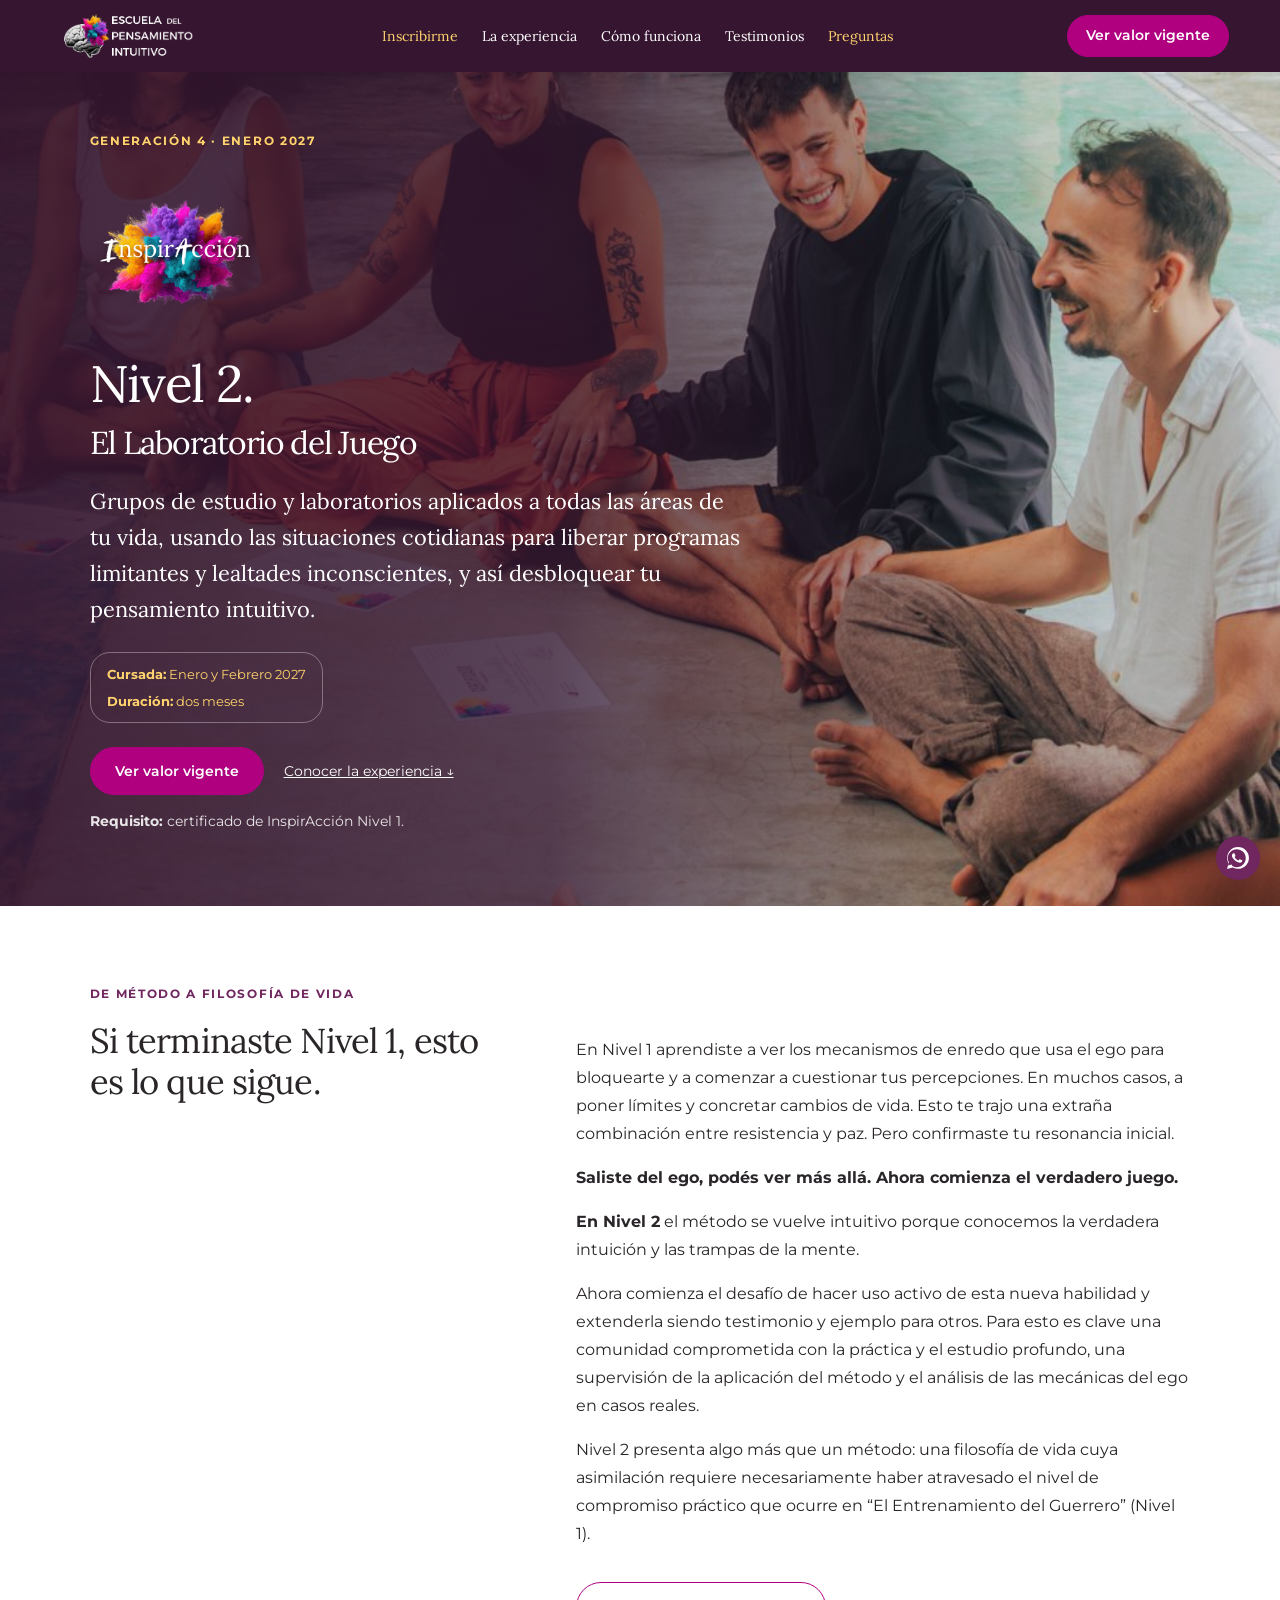
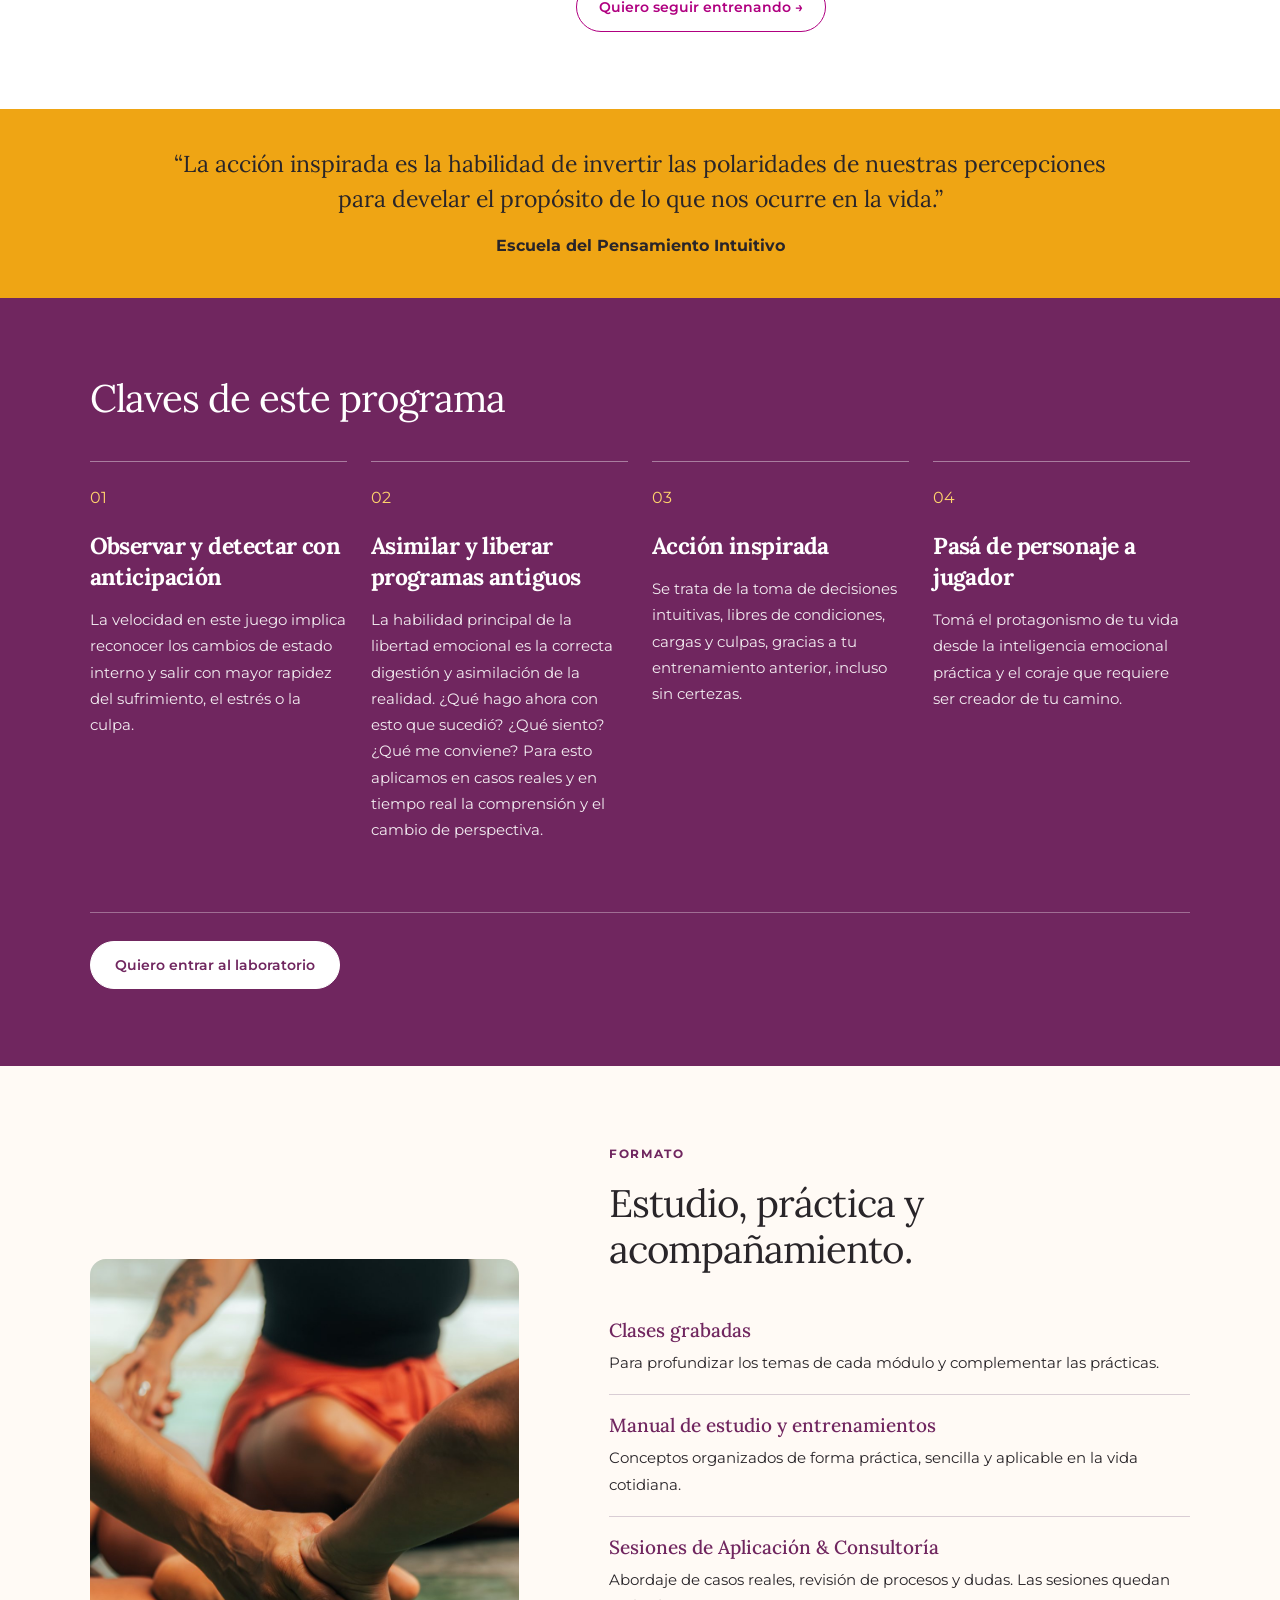
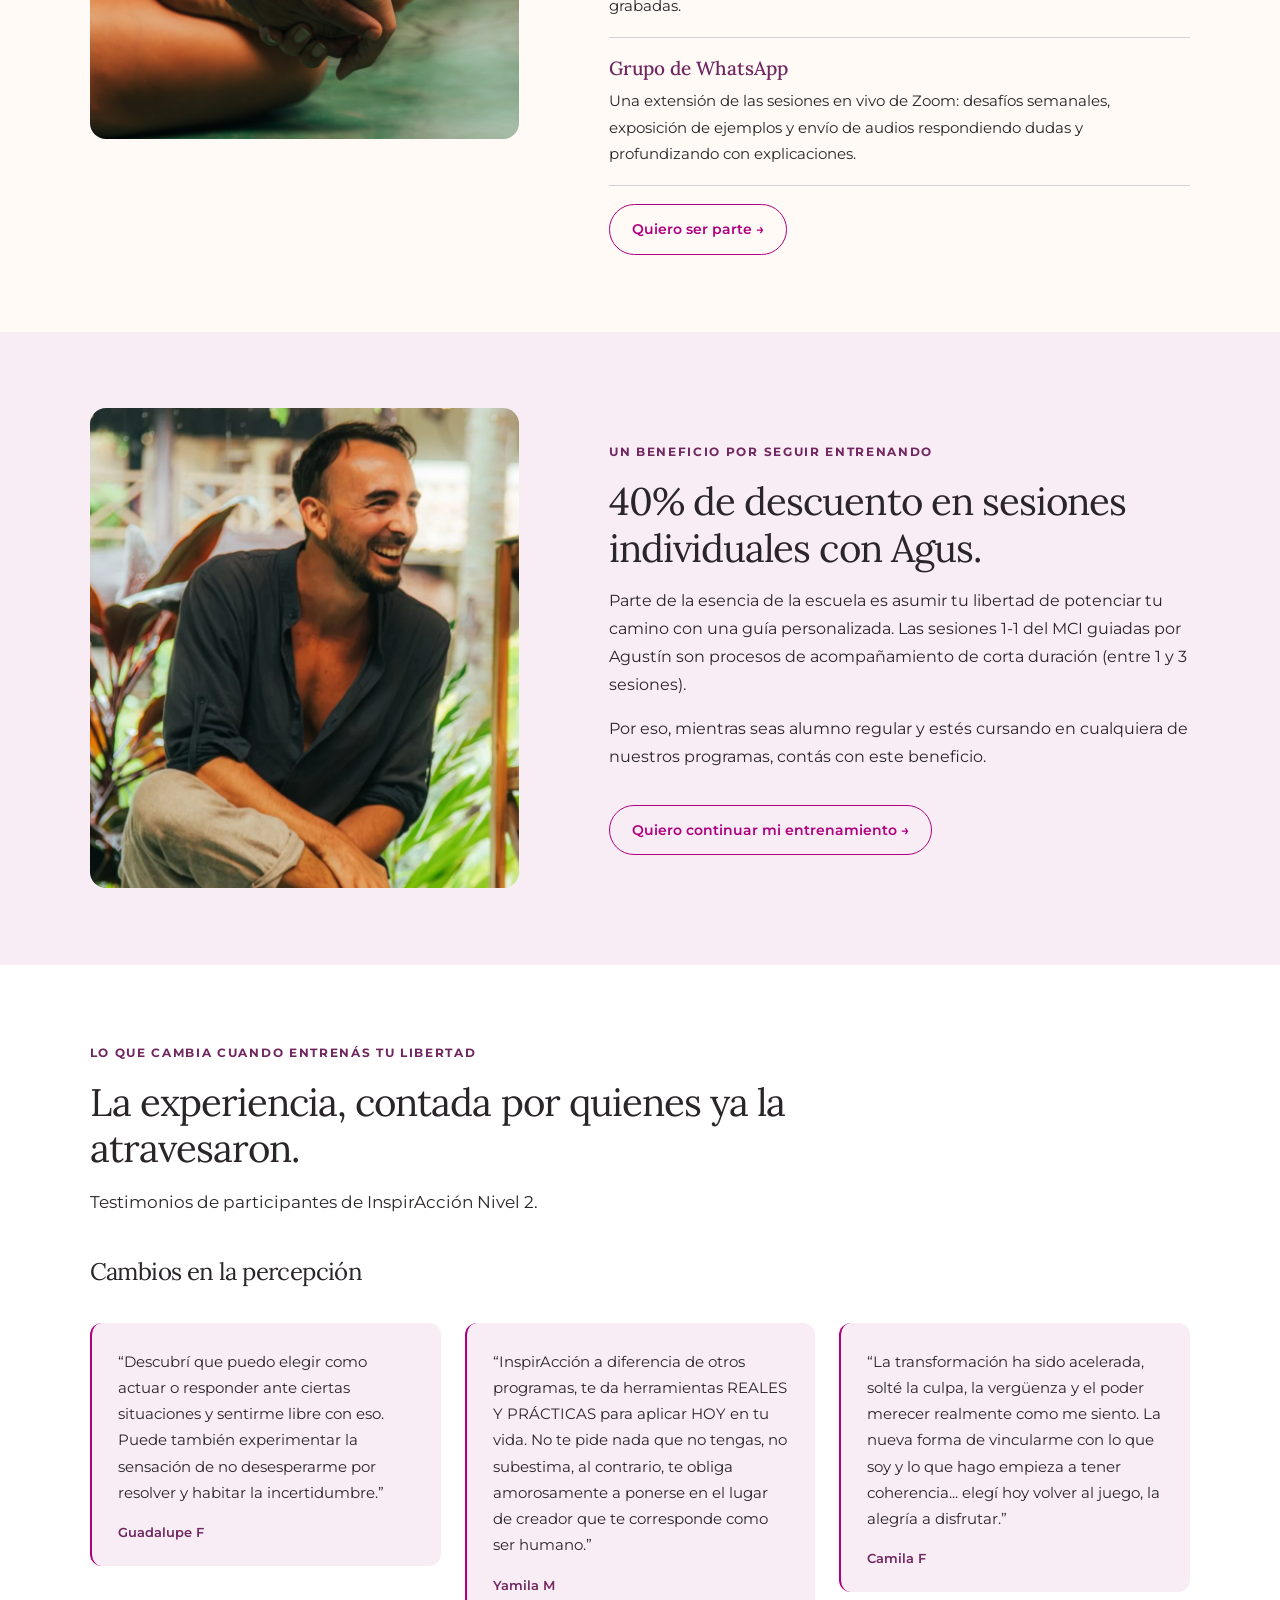
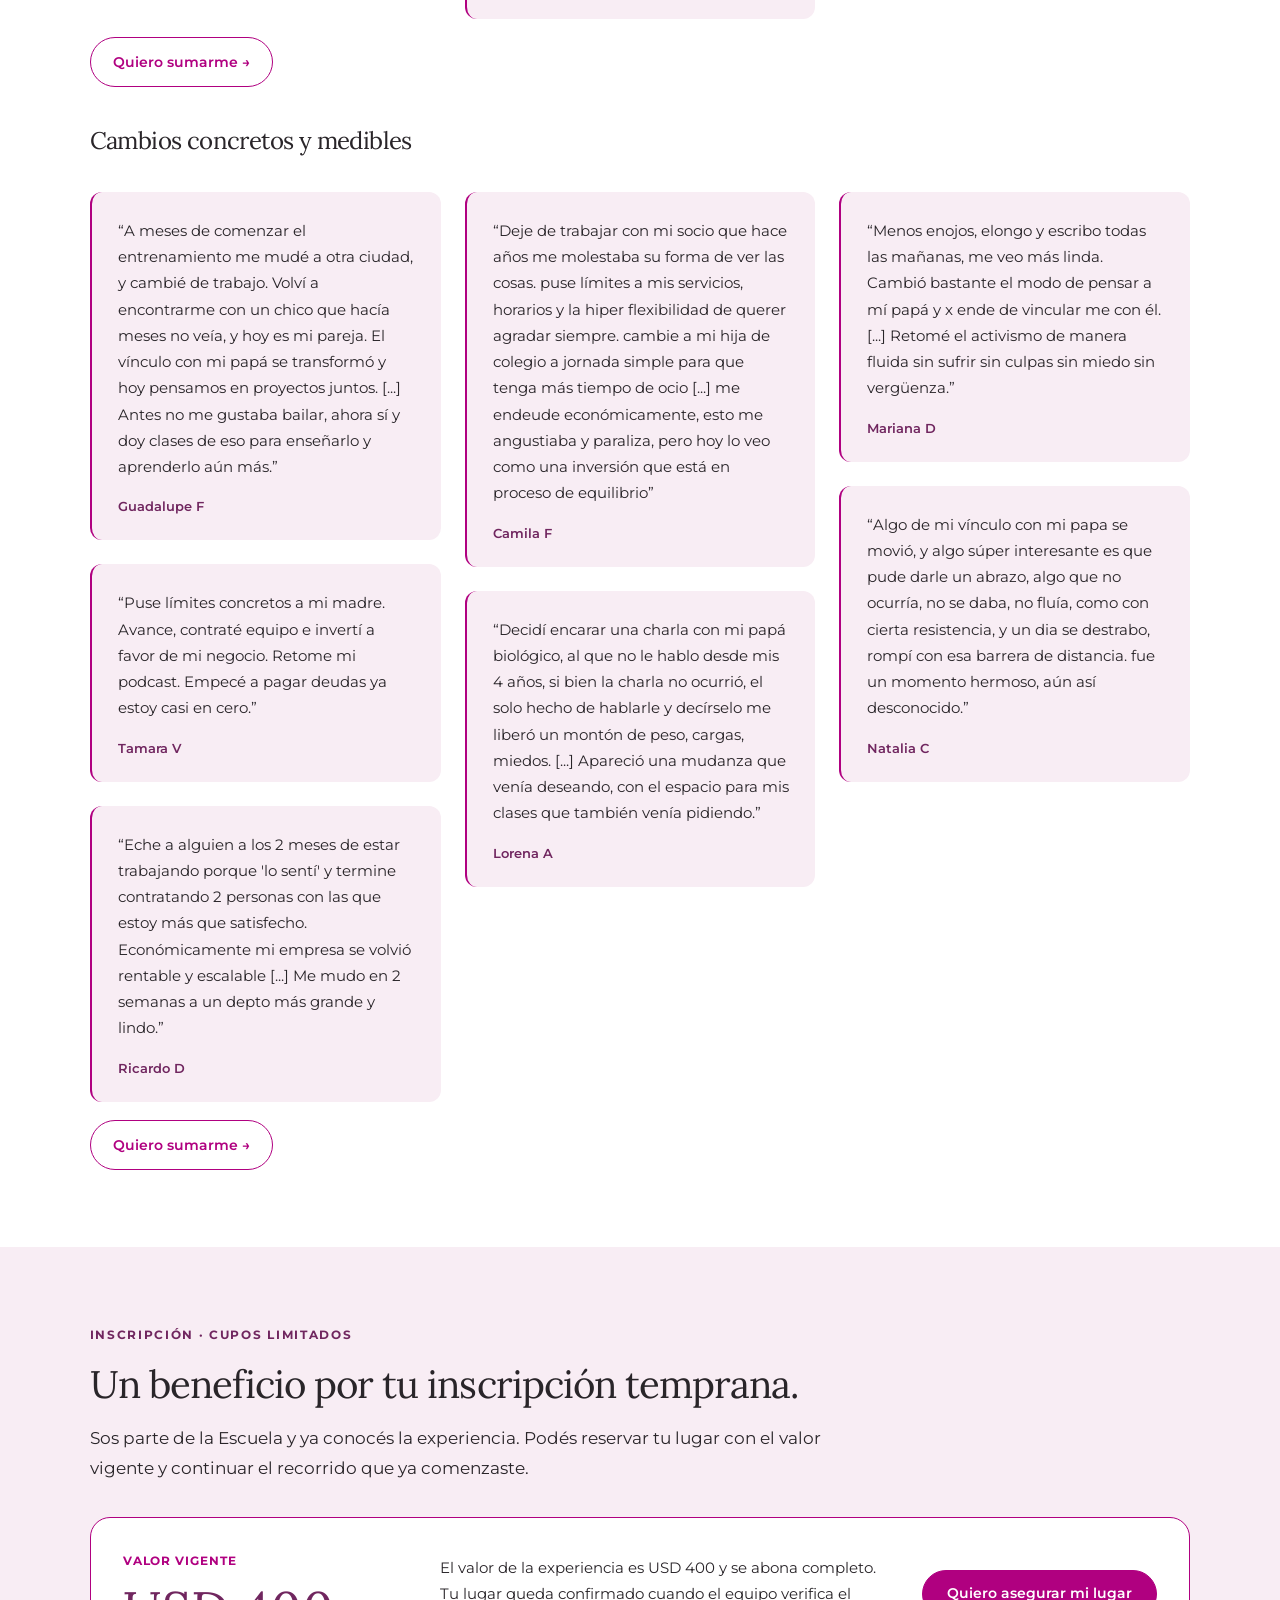
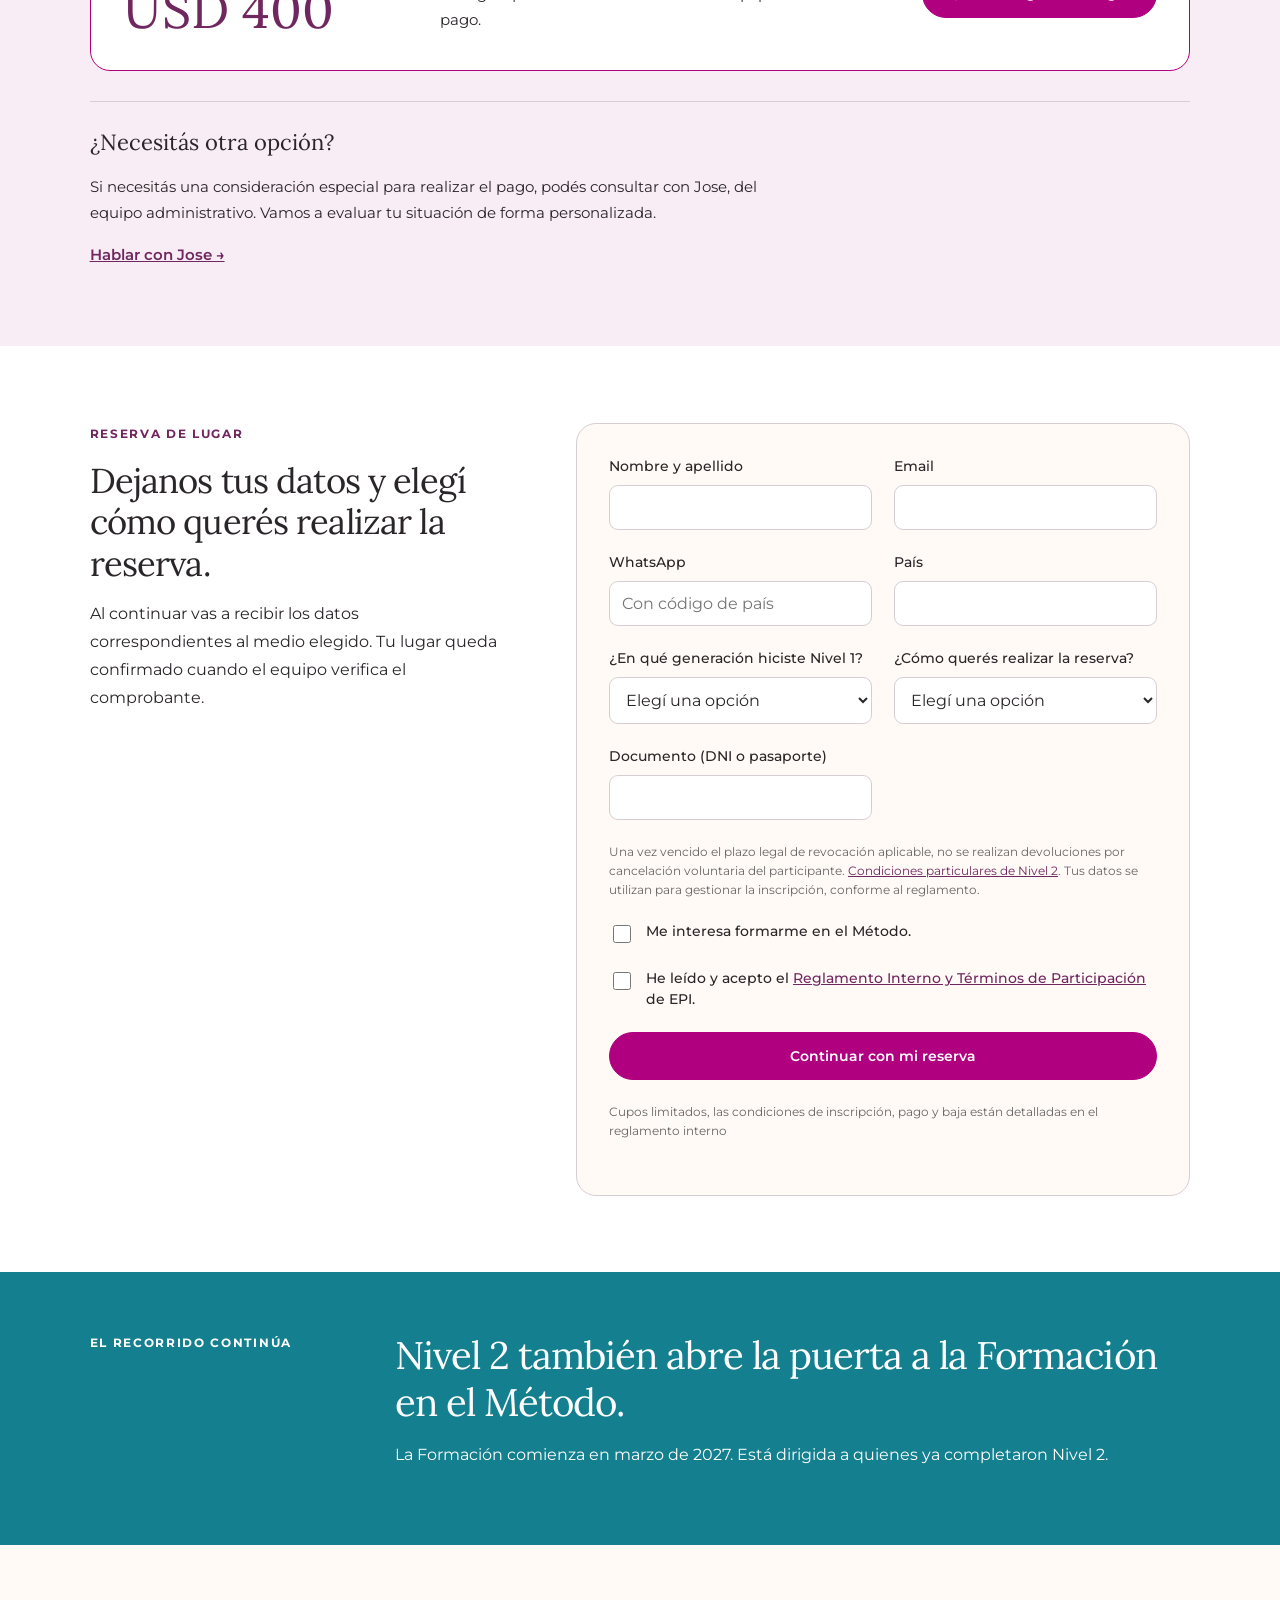
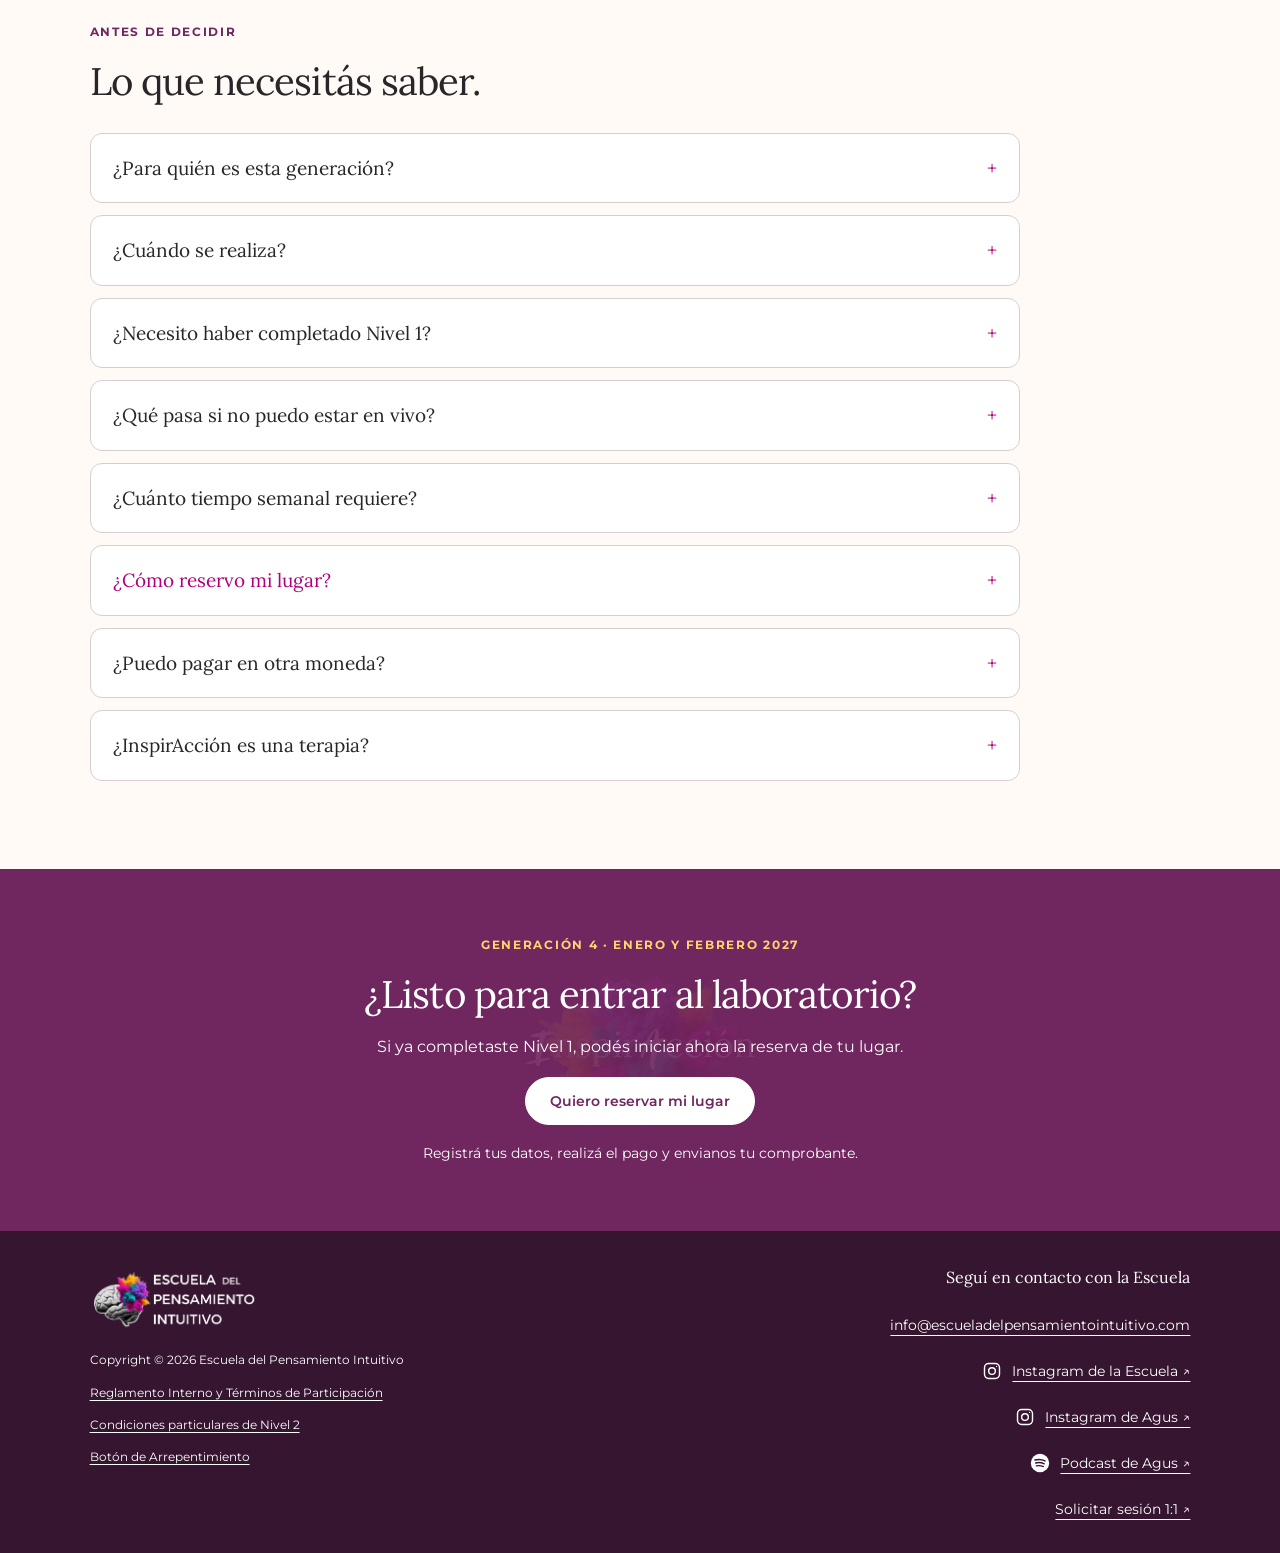
==== commit 6ca82f73: "Restaurar Accion inspirada y confirmar identidades del admin" ====
--- a/programas/inspiraccion-nivel-2/index.html
+++ b/programas/inspiraccion-nivel-2/index.html
@@ -4,8 +4,8 @@
 <main id="contenido">
 <section class="hero"><div class="hero-content"><p class="tag">Generación 4 · Enero 2027</p><img class="ia-logo" src="../../assets/brand/logo-inspiraccion.png" alt="InspirAcción"><h1>Nivel 2.<span>El Laboratorio del Juego</span></h1><p class="lead">Grupos de estudio y laboratorios aplicados a todas las áreas de tu vida, usando las situaciones cotidianas para liberar programas limitantes y lealtades inconscientes, y así desbloquear tu pensamiento intuitivo.</p><div class="hero-stage"><span><strong>Cursada:</strong> Enero y Febrero 2027</span><span><strong>Duración:</strong> dos meses</span></div><div class="hero-actions"><a class="btn" href="#inversion" data-value-link>Ver valor early bird</a><a class="quiet-link" href="#experiencia">Conocer la experiencia ↓</a></div><p class="note"><strong>Requisito:</strong> certificado de InspirAcción Nivel 1.</p></div></section>
 <section class="section intro"><p class="tag ink">De método a filosofía de vida</p><div class="split"><div><h2>Si terminaste Nivel 1, esto es lo que sigue.</h2></div><div><p>En Nivel 1 aprendiste a ver los mecanismos de enredo que usa el ego para bloquearte y a comenzar a cuestionar tus percepciones. En muchos casos, a poner límites y concretar cambios de vida. Esto te trajo una extraña combinación entre resistencia y paz. Pero confirmaste tu resonancia inicial.</p><p><strong>Saliste del ego, podés ver más allá. Ahora comienza el verdadero juego.</strong></p><p><strong>En Nivel 2</strong> el método se vuelve intuitivo porque conocemos la verdadera intuición y las trampas de la mente.</p><p>Ahora comienza el desafío de hacer uso activo de esta nueva habilidad y extenderla siendo testimonio y ejemplo para otros. Para esto es clave una comunidad comprometida con la práctica y el estudio profundo, una supervisión de la aplicación del método y el análisis de las mecánicas del ego en casos reales.</p><p>Nivel 2 presenta algo más que un método: una filosofía de vida cuya asimilación requiere necesariamente haber atravesado el nivel de compromiso práctico que ocurre en “El Entrenamiento del Guerrero” (Nivel 1).</p><a class="soft-cta" href="#inscripcion">Quiero seguir entrenando →</a></div></div></section>
-<section class="quote"><p>“Accionar distinto es la habilidad de invertir las polaridades de nuestras percepciones para develar el propósito de lo que nos ocurre en la vida.”</p><small><strong>Escuela del Pensamiento Intuitivo</strong></small></section>
-<section class="section dark" id="experiencia"><div class="heading"><h2>Claves de este programa</h2></div><div class="cards"><article><i>01</i><h3><strong>Observar y detectar con anticipación</strong></h3><p>La velocidad en este juego implica reconocer los cambios de estado interno y salir con mayor rapidez del sufrimiento, el estrés o la culpa.</p></article><article><i>02</i><h3><strong>Asimilar y liberar programas antiguos</strong></h3><p>La habilidad principal de la libertad emocional es la correcta digestión y asimilación de la realidad. ¿Qué hago ahora con esto que sucedió? ¿Qué siento? ¿Qué me conviene? Para esto aplicamos en casos reales y en tiempo real la comprensión y el cambio de perspectiva.</p></article><article><i>03</i><h3><strong>Accionar distinto</strong></h3><p>Se trata de la toma de decisiones intuitivas, libres de condiciones, cargas y culpas, gracias a tu entrenamiento anterior, incluso sin certezas.</p></article><article><i>04</i><h3><strong>Pasá de personaje a jugador</strong></h3><p>Tomá el protagonismo de tu vida desde la inteligencia emocional práctica y el coraje que requiere ser creador de tu camino.</p></article></div><div class="continuity-note"><a class="btn light" href="#inscripcion">Quiero entrar al laboratorio</a></div></section>
+<section class="quote"><p>“La acción inspirada es la habilidad de invertir las polaridades de nuestras percepciones para develar el propósito de lo que nos ocurre en la vida.”</p><small><strong>Escuela del Pensamiento Intuitivo</strong></small></section>
+<section class="section dark" id="experiencia"><div class="heading"><h2>Claves de este programa</h2></div><div class="cards"><article><i>01</i><h3><strong>Observar y detectar con anticipación</strong></h3><p>La velocidad en este juego implica reconocer los cambios de estado interno y salir con mayor rapidez del sufrimiento, el estrés o la culpa.</p></article><article><i>02</i><h3><strong>Asimilar y liberar programas antiguos</strong></h3><p>La habilidad principal de la libertad emocional es la correcta digestión y asimilación de la realidad. ¿Qué hago ahora con esto que sucedió? ¿Qué siento? ¿Qué me conviene? Para esto aplicamos en casos reales y en tiempo real la comprensión y el cambio de perspectiva.</p></article><article><i>03</i><h3><strong>Acción inspirada</strong></h3><p>Se trata de la toma de decisiones intuitivas, libres de condiciones, cargas y culpas, gracias a tu entrenamiento anterior, incluso sin certezas.</p></article><article><i>04</i><h3><strong>Pasá de personaje a jugador</strong></h3><p>Tomá el protagonismo de tu vida desde la inteligencia emocional práctica y el coraje que requiere ser creador de tu camino.</p></article></div><div class="continuity-note"><a class="btn light" href="#inscripcion">Quiero entrar al laboratorio</a></div></section>
 <section class="section format" id="formato"><img src="../../assets/brand/manos-comunidad.jpg" alt="Manos unidas durante una experiencia de la Escuela"><div><p class="tag ink">Formato</p><h2>Estudio, práctica y acompañamiento.</h2><ul><li><b>Clases grabadas</b><span>Para profundizar los temas de cada módulo y complementar las prácticas.</span></li><li><b>Manual de estudio y entrenamientos</b><span>Conceptos organizados de forma práctica, sencilla y aplicable en la vida cotidiana.</span></li><li><b>Sesiones de Aplicación &amp; Consultoría</b><span>Abordaje de casos reales, revisión de procesos y dudas. Las sesiones quedan grabadas.</span></li><li><b>Grupo de WhatsApp</b><span>Una extensión de las sesiones en vivo de Zoom: desafíos semanales, exposición de ejemplos y envío de audios respondiendo dudas y profundizando con explicaciones.</span></li></ul><a class="soft-cta" href="#inscripcion">Quiero ser parte →</a></div></section>
 <section class="section guide benefit"><img src="agustin.webp" alt="Agustín durante una experiencia de la Escuela"><div><p class="tag ink">Un beneficio por seguir entrenando</p><h2>40% de descuento en sesiones individuales con Agus.</h2><p>Parte de la esencia de la escuela es asumir tu libertad de potenciar tu camino con una guía personalizada. Las sesiones 1-1 del MCI guiadas por Agustín son procesos de acompañamiento de corta duración (entre 1 y 3 sesiones).</p><p>Por eso, mientras seas alumno regular y estés cursando en cualquiera de nuestros programas, contás con este beneficio.</p><a class="soft-cta" href="#inscripcion">Quiero continuar mi entrenamiento →</a></div></section>
 <section class="section testimonials" id="testimonios"><div class="heading"><p class="tag">Lo que cambia cuando entrenás tu libertad</p><h2>La experiencia, contada por quienes ya la atravesaron.</h2><p>Testimonios de participantes de InspirAcción Nivel 2.</p></div><h3>Cambios en la percepción</h3><div class="quotes"><blockquote>“Descubrí que puedo elegir como actuar o responder ante ciertas situaciones y sentirme libre con eso. Puede también experimentar la sensación de no desesperarme por resolver y habitar la incertidumbre.”<cite>Guadalupe F</cite></blockquote><blockquote>“InspirAcción a diferencia de otros programas, te da herramientas REALES Y PRÁCTICAS para aplicar HOY en tu vida. No te pide nada que no tengas, no subestima, al contrario, te obliga amorosamente a ponerse en el lugar de creador que te corresponde como ser humano.”<cite>Yamila M</cite></blockquote><blockquote>“La transformación ha sido acelerada, solté la culpa, la vergüenza y el poder merecer realmente como me siento. La nueva forma de vincularme con lo que soy y lo que hago empieza a tener coherencia... elegí hoy volver al juego, la alegría a disfrutar.”<cite>Camila F</cite></blockquote></div><a class="soft-cta" href="#inscripcion">Quiero sumarme →</a><h3>Cambios concretos y medibles</h3><div class="quotes"><blockquote>“A meses de comenzar el entrenamiento me mudé a otra ciudad, y cambié de trabajo. Volví a encontrarme con un chico que hacía meses no veía, y hoy es mi pareja. El vínculo con mi papá se transformó y hoy pensamos en proyectos juntos. [...] Antes no me gustaba bailar, ahora sí y doy clases de eso para enseñarlo y aprenderlo aún más.”<cite>Guadalupe F</cite></blockquote><blockquote>“Puse límites concretos a mi madre. Avance, contraté equipo e invertí a favor de mi negocio. Retome mi podcast. Empecé a pagar deudas ya estoy casi en cero.”<cite>Tamara V</cite></blockquote><blockquote>“Eche a alguien a los 2 meses de estar trabajando porque 'lo sentí' y termine contratando 2 personas con las que estoy más que satisfecho. Económicamente mi empresa se volvió rentable y escalable [...] Me mudo en 2 semanas a un depto más grande y lindo.”<cite>Ricardo D</cite></blockquote><blockquote>“Deje de trabajar con mi socio que hace años me molestaba su forma de ver las cosas. puse límites a mis servicios, horarios y la hiper flexibilidad de querer agradar siempre. cambie a mi hija de colegio a jornada simple para que tenga más tiempo de ocio [...] me endeude económicamente, esto me angustiaba y paraliza, pero hoy lo veo como una inversión que está en proceso de equilibrio”<cite>Camila F</cite></blockquote><blockquote>“Decidí encarar una charla con mi papá biológico, al que no le hablo desde mis 4 años, si bien la charla no ocurrió, el solo hecho de hablarle y decírselo me liberó un montón de peso, cargas, miedos. [...] Apareció una mudanza que venía deseando, con el espacio para mis clases que también venía pidiendo.”<cite>Lorena A</cite></blockquote><blockquote>“Menos enojos, elongo y escribo todas las mañanas, me veo más linda. Cambió bastante el modo de pensar a mí papá y x ende de vincular me con él. [...] Retomé el activismo de manera fluida sin sufrir sin culpas sin miedo sin vergüenza.”<cite>Mariana D</cite></blockquote><blockquote>“Algo de mi vínculo con mi papa se movió, y algo súper interesante es que pude darle un abrazo, algo que no ocurría, no se daba, no fluía, como con cierta resistencia, y un dia se destrabo, rompí con esa barrera de distancia. fue un momento hermoso, aún así desconocido.”<cite>Natalia C</cite></blockquote></div><a class="soft-cta" href="#inscripcion">Quiero sumarme →</a></section>
